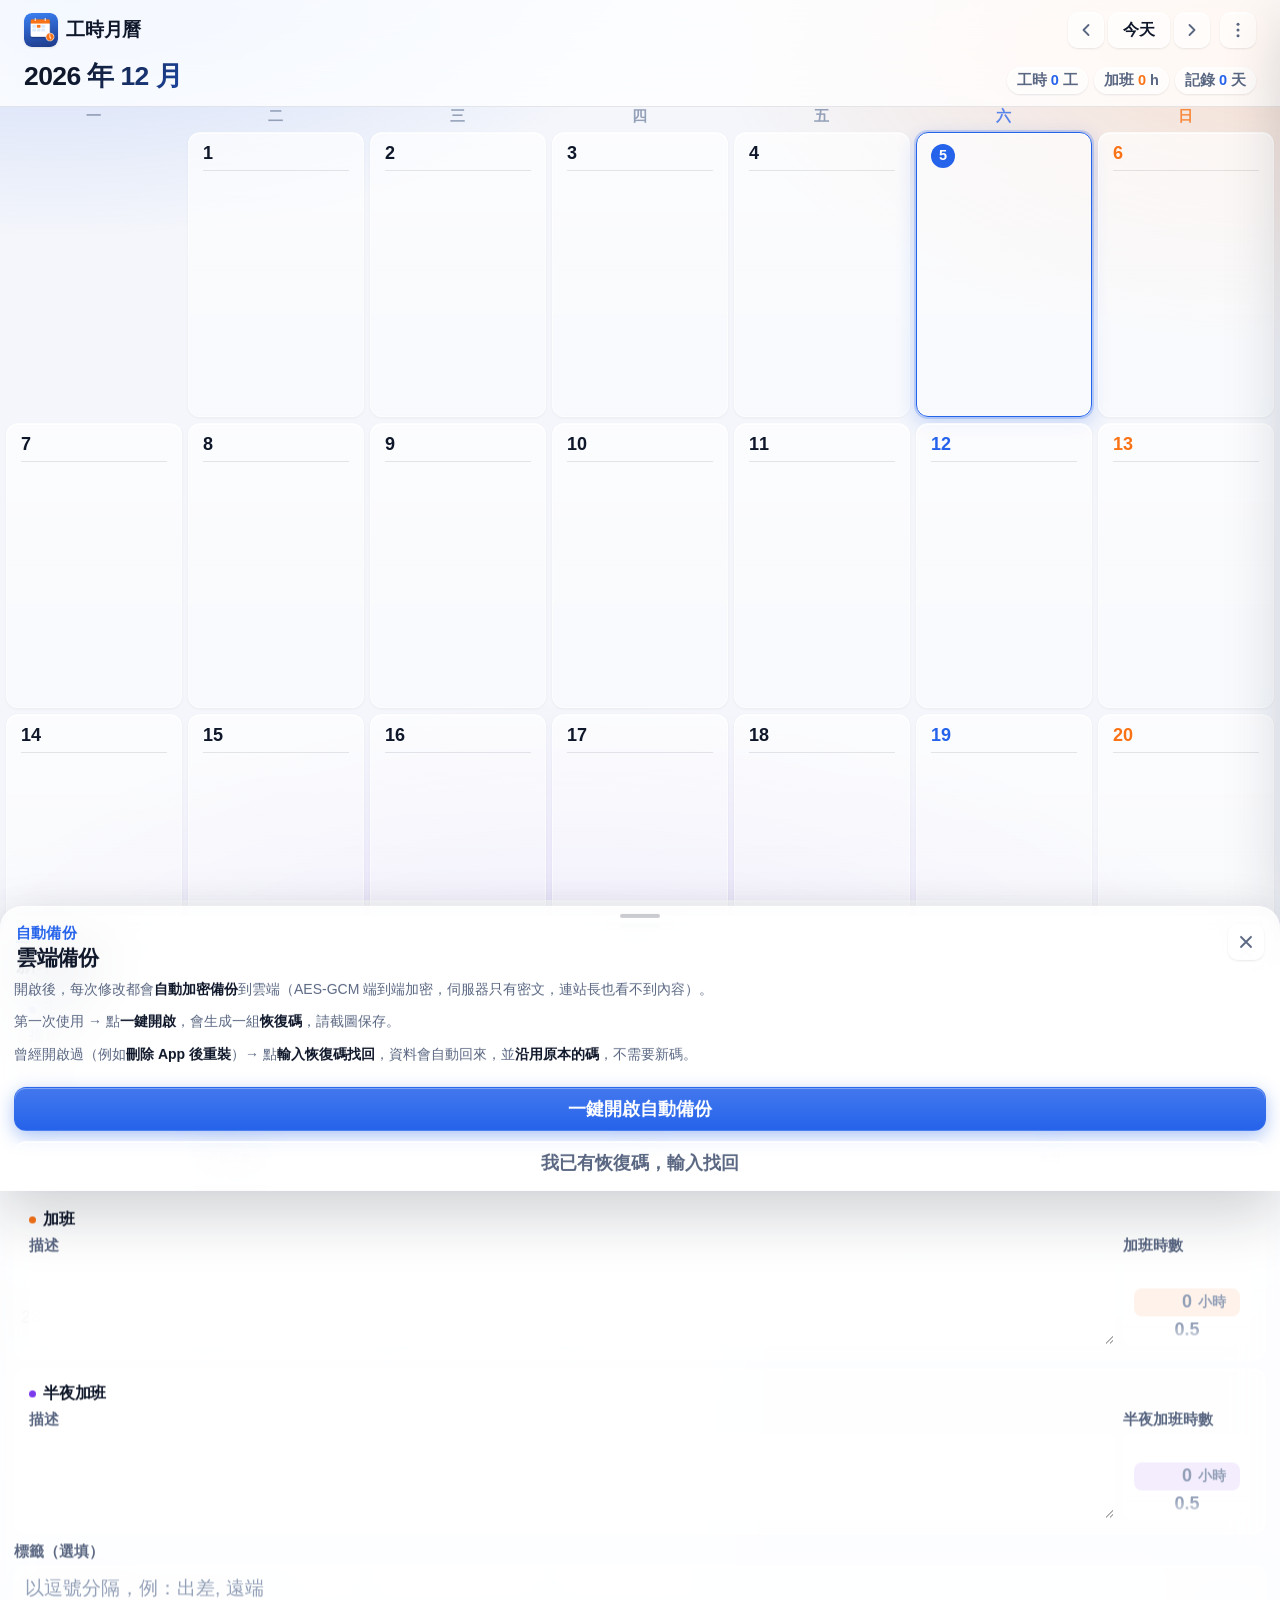
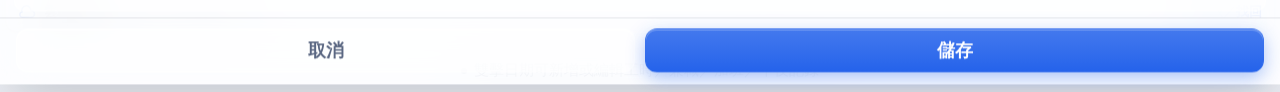
==== index.html @ a4a8b52a "chore: 更新 8 個檔案" ====
<!DOCTYPE html>
<html lang="zh-Hant">
<head>
<meta charset="UTF-8">
<meta name="viewport" content="width=device-width, initial-scale=1.0, viewport-fit=cover, maximum-scale=5.0">
<meta name="theme-color" content="#2563eb">
<meta name="description" content="工時月曆 — 快速記錄每日工時與加班，月曆一目了然">
<meta name="apple-mobile-web-app-capable" content="yes">
<meta name="apple-mobile-web-app-status-bar-style" content="default">
<meta name="apple-mobile-web-app-title" content="工時月曆">
<link rel="manifest" href="./manifest.webmanifest">
<link rel="apple-touch-icon" href="./icons/apple-touch-icon.png">
<link rel="icon" href="./icons/icon-192.png">
<title>工時月曆</title>
<script>
/* 主題預設置：樣式表套用前就依設定（theme: auto/light/dark）掛上 data-theme，
   深色系統下重新載入才不會先閃一幀淺色。之後由 app.js 接手管理。 */
(function () {
  try {
    var s = JSON.parse(localStorage.getItem('worktime-calendar:settings:v1') || '{}');
    var t = s.theme === 'light' || s.theme === 'dark' ? s.theme
      : (window.matchMedia && matchMedia('(prefers-color-scheme: dark)').matches ? 'dark' : 'light');
    document.documentElement.setAttribute('data-theme', t);
  } catch (e) {}
})();
</script>
<link rel="stylesheet" href="./styles.css">
</head>
<body>
<div id="app">
  <header class="topbar">
    <div class="topbar-inner">
      <div class="brand">
        <img class="brand-mark" src="./icons/icon-192.png" alt="" width="34" height="34" aria-hidden="true">
        <h1>工時月曆</h1>
      </div>

      <nav class="month-nav" aria-label="月份切換">
        <button id="prevMonth" class="nav-btn" type="button" aria-label="上一個月">
          <svg viewBox="0 0 24 24" width="20" height="20" fill="none" stroke="currentColor" stroke-width="2.2" stroke-linecap="round" stroke-linejoin="round"><path d="M15 18l-6-6 6-6"/></svg>
        </button>
        <button id="todayBtn" class="today-btn" type="button">今天</button>
        <button id="nextMonth" class="nav-btn" type="button" aria-label="下一個月">
          <svg viewBox="0 0 24 24" width="20" height="20" fill="none" stroke="currentColor" stroke-width="2.2" stroke-linecap="round" stroke-linejoin="round"><path d="M9 18l6-6-6-6"/></svg>
        </button>
      </nav>

      <button id="menuBtn" class="icon-btn" type="button" aria-label="更多操作" aria-expanded="false">
        <svg viewBox="0 0 24 24" width="20" height="20" fill="currentColor"><circle cx="12" cy="5" r="1.8"/><circle cx="12" cy="12" r="1.8"/><circle cx="12" cy="19" r="1.8"/></svg>
      </button>
    </div>

    <div class="month-title-row">
      <h2 id="monthTitle" class="month-title">—</h2>
      <div id="monthStats" class="month-stats"></div>
    </div>
  </header>

  <main class="calendar-wrap">
    <div class="weekday-row" id="weekdayRow"></div>
    <div id="calendarGrid" class="calendar-grid" role="grid" aria-label="月曆"></div>
    <!-- 收入總計：需在選單設定日薪與加班時薪後才顯示 -->
    <div id="incomeBar" class="income-bar" hidden></div>
    <!-- 雲端備份橫幅：未開啟時顯示，點擊彈出一鍵開啟面板 -->
    <button id="cfBanner" class="cf-banner" type="button" hidden>
      <span class="cf-banner-icon" aria-hidden="true">
        <svg viewBox="0 0 24 24" width="18" height="18" fill="none" stroke="currentColor" stroke-width="2" stroke-linecap="round" stroke-linejoin="round"><path d="M17.5 19a4.5 4.5 0 1 0-.42-8.98 6 6 0 1 0-11.58 1.98A3.5 3.5 0 0 0 6.5 19z"/></svg>
      </span>
      <span class="cf-banner-text"><b>雲端備份</b>　刪除 App 也不怕資料消失</span>
      <span class="cf-banner-go">開啟／找回</span>
    </button>
  </main>

  <footer class="hint-bar">
    <span class="hint-mark" aria-hidden="true"></span>
    <span id="hintText">雙擊日期可新增或編輯工時／兼職／加班／半夜記錄</span>
  </footer>
</div>

<!-- ============ 編輯面板 ============ -->
<div id="sheetBackdrop" class="sheet-backdrop" hidden></div>
<section id="sheet" class="sheet" role="dialog" aria-modal="true" aria-labelledby="sheetTitle" hidden>
  <div class="sheet-handle" aria-hidden="true"></div>

  <header class="sheet-head">
    <div>
      <p id="sheetDate" class="sheet-date">—</p>
      <p id="sheetHol" class="sheet-hol" hidden></p>
      <h3 id="sheetTitle" class="sheet-title">新增記錄</h3>
    </div>
    <button id="sheetClose" class="icon-btn" type="button" aria-label="關閉">
      <svg viewBox="0 0 24 24" width="20" height="20" fill="none" stroke="currentColor" stroke-width="2.2" stroke-linecap="round"><path d="M18 6L6 18M6 6l12 12"/></svg>
    </button>
  </header>

  <div class="sheet-body">
    <!-- 工時區塊 -->
    <section class="field-group">
      <h4 class="group-title"><span class="dot dot-work"></span>工時</h4>

      <div class="field">
        <label class="field-label" for="workDesc">描述</label>
        <textarea id="workDesc" rows="1"></textarea>
        <div class="desc-suggest" id="suggestWork" hidden><!-- 最近描述建議由 JS 產生 --></div>
      </div>

      <div class="field">
        <span class="field-label" id="workUnitsLabel">工數</span>
        <div class="unit-picker unit-picker-3" id="workUnitPicker" role="radiogroup" aria-labelledby="workUnitsLabel">
          <button type="button" class="unit-chip unit-chip-lg" data-value="0" role="radio" aria-checked="false">
            <span class="chip-main">兼職時數</span>
            <span class="chip-sub">不記工數</span>
          </button>
          <button type="button" class="unit-chip unit-chip-lg" data-value="0.5" role="radio" aria-checked="false">
            <span class="chip-main">0.5 工</span>
            <span class="chip-sub">半日</span>
          </button>
          <button type="button" class="unit-chip unit-chip-lg" data-value="1" role="radio" aria-checked="false">
            <span class="chip-main">1 工</span>
            <span class="chip-sub">全日</span>
          </button>
        </div>
      </div>
    </section>

    <!-- 兼職小時區塊（時薪制：小時 × 時薪）
         預設收起（hidden）：選「兼職時數」chip 才展開；選 0.5／1 工收起。
         編輯已有兼職記錄時由 openSheet 自動展開（openSheet 會覆寫 hidden）。
         橫向長條卡片：左側說明、右側時數滾輪（無描述欄）。 -->
    <section class="field-group fg-row" id="partGroup" hidden>
      <h4 class="group-title"><span class="dot dot-part"></span>兼職小時</h4>
      <div class="fg-cols">
        <div class="field fg-note">
          <!-- 與加班滾輪同一套：上下滑動、0–24、每次 0.5；隱藏 input 為資料來源 -->
          <p class="field-help">上下滑動選擇・按時薪計</p>
        </div>
        <div class="field field-hours">
          <span class="field-label" id="partHoursLabel">兼職時數</span>
          <div class="wheel-picker wheel-part" id="partHoursWheel" data-input="partHours" role="spinbutton"
               tabindex="0" aria-label="兼職時數" aria-valuemin="0" aria-valuemax="24" aria-valuenow="0">
            <div class="wheel-scroll"><!-- 選項由 JS 產生（0–24，每次 0.5）--></div>
            <div class="wheel-band" aria-hidden="true"><span class="wheel-unit">小時</span></div>
          </div>
          <input id="partHours" type="number" inputmode="decimal" step="0.5" min="0" max="24" value="0" hidden>
        </div>
      </div>
    </section>

    <!-- 加班區塊（橫向長條卡片：描述在左、時數滾輪在右） -->
    <section class="field-group fg-row">
      <h4 class="group-title"><span class="dot dot-ot"></span>加班</h4>
      <div class="fg-cols">
        <div class="field">
          <label class="field-label" for="otDesc">描述</label>
          <textarea id="otDesc" rows="1"></textarea>
          <div class="desc-suggest" id="suggestOt" hidden><!-- 最近描述建議由 JS 產生 --></div>
        </div>
        <div class="field field-hours">
          <span class="field-label" id="otUnitsLabel">加班時數</span>
          <!-- iOS 風格滾輪：上下滑動、吸附置中即為選中值。
               隱藏的 number input 仍是資料來源（開面板寫值、儲存讀值）。 -->
          <div class="wheel-picker wheel-ot" id="otHoursWheel" data-input="otHours" role="spinbutton"
               tabindex="0" aria-label="加班時數" aria-valuemin="0" aria-valuemax="24" aria-valuenow="0">
            <div class="wheel-scroll"><!-- 選項由 JS 產生（0–24，每次 0.5）--></div>
            <div class="wheel-band" aria-hidden="true"><span class="wheel-unit">小時</span></div>
          </div>
          <input id="otHours" type="number" inputmode="decimal" step="0.5" min="0" max="24" value="0" hidden>
        </div>
      </div>
    </section>

    <!-- 半夜加班區塊（橫向長條卡片：描述在左、時數滾輪在右） -->
    <section class="field-group fg-row">
      <h4 class="group-title"><span class="dot dot-night"></span>半夜加班</h4>
      <div class="fg-cols">
        <div class="field">
          <label class="field-label" for="nightDesc">描述</label>
          <textarea id="nightDesc" rows="1"></textarea>
          <div class="desc-suggest" id="suggestNight" hidden><!-- 最近描述建議由 JS 產生 --></div>
        </div>
        <div class="field field-hours">
          <span class="field-label" id="nightUnitsLabel">半夜加班時數</span>
          <div class="wheel-picker wheel-night" id="nightHoursWheel" data-input="nightHours" role="spinbutton"
               tabindex="0" aria-label="半夜加班時數" aria-valuemin="0" aria-valuemax="24" aria-valuenow="0">
            <div class="wheel-scroll"><!-- 選項由 JS 產生（0–24，每次 0.5）--></div>
            <div class="wheel-band" aria-hidden="true"><span class="wheel-unit">小時</span></div>
          </div>
          <input id="nightHours" type="number" inputmode="decimal" step="0.5" min="0" max="24" value="0" hidden>
        </div>
      </div>
    </section>

    <div class="field">
      <label class="field-label" for="tagsInput">標籤（選填）</label>
      <input id="tagsInput" type="text" placeholder="以逗號分隔，例：出差, 遠端">
    </div>
  </div>

  <footer class="sheet-foot">
    <button id="deleteBtn" class="btn btn-danger" type="button" hidden>刪除</button>
    <button id="cancelBtn" class="btn btn-ghost" type="button">取消</button>
    <button id="saveBtn" class="btn btn-primary" type="button">儲存</button>
  </footer>
</section>

<!-- ============ 側邊選單 ============ -->
<div id="drawerBackdrop" class="sheet-backdrop" hidden></div>
<aside id="drawer" class="drawer" hidden aria-label="選單">
  <header class="drawer-head">
    <h3>工時月曆</h3>
    <button id="drawerClose" class="icon-btn" type="button" aria-label="關閉">
      <svg viewBox="0 0 24 24" width="20" height="20" fill="none" stroke="currentColor" stroke-width="2.2" stroke-linecap="round"><path d="M18 6L6 18M6 6l12 12"/></svg>
    </button>
  </header>

  <div class="drawer-section">
    <p class="drawer-label">外觀</p>
    <div id="themeSeg" class="seg-row" role="radiogroup" aria-label="主題模式">
      <button class="seg-btn" data-theme-opt="auto" type="button" role="radio">跟隨系統</button>
      <button class="seg-btn" data-theme-opt="light" type="button" role="radio">淺色</button>
      <button class="seg-btn" data-theme-opt="dark" type="button" role="radio">深色</button>
    </div>
    <p class="drawer-help">「跟隨系統」會自動配合手機的光暗模式設定；選淺色或深色則固定不變。</p>
  </div>

  <div class="drawer-section">
    <p class="drawer-label">薪資設定</p>
    <div class="pay-field">
      <label class="pay-label" for="dayPay">日薪（1 工）</label>
      <div class="pay-input-wrap">
        <span class="pay-prefix">$</span>
        <input id="dayPay" class="pay-input" type="number" inputmode="decimal"
               step="100" min="0" placeholder="0" value="">
      </div>
    </div>
    <div class="pay-field">
      <label class="pay-label" for="hourlyPay">時薪（兼職）</label>
      <div class="pay-input-wrap">
        <span class="pay-prefix">$</span>
        <input id="hourlyPay" class="pay-input" type="number" inputmode="decimal"
               step="10" min="0" placeholder="0" value="">
      </div>
    </div>
    <div class="pay-field">
      <label class="pay-label" for="otPay">加班時薪</label>
      <div class="pay-input-wrap">
        <span class="pay-prefix">$</span>
        <input id="otPay" class="pay-input" type="number" inputmode="decimal"
               step="10" min="0" placeholder="0" value="">
      </div>
    </div>
    <div class="pay-field">
      <label class="pay-label" for="nightPay">半夜加班時薪</label>
      <div class="pay-input-wrap">
        <span class="pay-prefix">$</span>
        <input id="nightPay" class="pay-input" type="number" inputmode="decimal"
               step="10" min="0" placeholder="0" value="">
      </div>
    </div>
    <p class="drawer-help">設定後，月曆下方會顯示本月收入總計（工數 × 日薪 ＋ 兼職時數 × 時薪 ＋ 加班時數 × 加班時薪 ＋ 半夜加班時數 × 半夜加班時薪）。留空或 0 則不顯示。</p>
  </div>

  <div class="drawer-section">
    <p class="drawer-label">顯示選項</p>
    <label class="switch-row">
      <span>顯示香港公眾假期</span>
      <input id="optHoliday" type="checkbox" checked>
    </label>
    <label class="switch-row">
      <span>顯示週末</span>
      <input id="optWeekend" type="checkbox" checked>
    </label>
    <label class="switch-row">
      <span>月曆上顯示工數</span>
      <input id="optShowHours" type="checkbox" checked>
    </label>
    <label class="switch-row">
      <span>週一為每週第一天</span>
      <input id="optMondayFirst" type="checkbox" checked>
    </label>
  </div>

  <div class="drawer-section">
    <p class="drawer-label">螢幕鎖定</p>
    <div class="lock-row">
      <span id="lockState" class="lock-state">未啟用</span>
      <button id="lockBtn" class="drawer-btn" type="button">設定密碼</button>
    </div>
    <p class="drawer-help">啟用後，每次開啟 App 或切回前台都需要輸入 4 位數字密碼。密碼以雜湊儲存，不會離開此裝置。</p>
  </div>

  <div class="drawer-section">
    <p class="drawer-label">資料</p>
    <button id="exportCsv" class="drawer-btn" type="button">匯出 CSV（本月）</button>
    <button id="exportJson" class="drawer-btn" type="button">匯出備份 JSON</button>
    <button id="importJson" class="drawer-btn" type="button">匯入備份 JSON</button>
    <input id="importFile" type="file" accept="application/json,.json" hidden>
    <button id="clearAll" class="drawer-btn drawer-btn-danger" type="button">清除全部資料</button>
  </div>

  <div class="drawer-section">
    <p class="drawer-label">雲端備份（Cloudflare）</p>
    <div id="cfSetup">
      <div class="pay-field">
        <span class="pay-label">Worker 網址（可留空）</span>
        <div class="pay-input-wrap">
          <input id="cfEndpoint" class="pay-input" type="url" autocomplete="off" spellcheck="false" placeholder="留空＝使用預設雲端">
        </div>
      </div>
      <div class="pay-field">
        <span class="pay-label">恢復碼（重裝找回資料用；留空＝自動生成）</span>
        <div class="pay-input-wrap">
          <input id="cfCodeInput" class="pay-input" type="text" autocomplete="off" spellcheck="false" placeholder="留空自動生成">
        </div>
      </div>
      <button id="cfConnect" class="drawer-btn" type="button">連接雲端備份</button>
    </div>
    <div id="cfConnected" hidden>
      <p class="cf-status" id="cfStatus"></p>
      <div class="lock-row">
        <button id="cfRestore" class="drawer-btn" type="button">從雲端還原</button>
        <button id="cfBackupNow" class="drawer-btn" type="button">立即備份</button>
      </div>
      <button id="cfShowCode" class="drawer-btn" type="button">查看恢復碼</button>
      <button id="cfDisconnect" class="drawer-btn drawer-btn-danger" type="button">斷開</button>
    </div>
    <div id="cfCodeShow" hidden>
      <p class="cf-code-hint">這組恢復碼是找回資料的唯一憑證，<b>請立即截圖保存</b>（傳給自己／存相簿）：</p>
      <p class="cf-code" id="cfCodeText"></p>
      <button id="cfCodeOk" class="drawer-btn" type="button">已保存好</button>
    </div>
    <p class="drawer-help">連接後，每次修改會自動加密備份（伺服器只有密文）。<b>刪除 App 重裝後</b>：填回同一個 Worker 網址＋恢復碼即可自動找回資料。恢復碼務必截圖保管。</p>
  </div>

  <div class="drawer-section drawer-about">
    <p id="installHint" class="drawer-help"></p>
    <p class="drawer-help">資料儲存在此裝置的瀏覽器中，離線可用。</p>
  </div>

  <div class="drawer-section">
    <p class="drawer-label">版本</p>
    <div class="version-row">
      <div>
        <p class="version-num" id="verCurrent">—</p>
        <p class="drawer-help" id="verBuild"></p>
      </div>
      <button id="checkUpdateBtn" class="drawer-btn version-check" type="button">檢查更新</button>
    </div>
    <p class="drawer-help" id="verStatus"></p>
  </div>
</aside>

<!-- ============ 更新提示橫幅 ============ -->
<div id="updateBar" class="update-bar" role="status" aria-live="polite" hidden>
  <div class="update-bar-inner">
    <span class="update-icon" aria-hidden="true">
      <svg viewBox="0 0 24 24" width="20" height="20" fill="none" stroke="currentColor" stroke-width="2.2" stroke-linecap="round" stroke-linejoin="round">
        <path d="M21 12a9 9 0 1 1-2.6-6.4"></path>
        <path d="M21 3v6h-6"></path>
      </svg>
    </span>
    <div class="update-text">
      <p class="update-title">有新版本可用</p>
      <p class="update-desc" id="updateDesc">更新後即可使用最新功能</p>
    </div>
    <button id="updateNowBtn" class="update-btn" type="button">立即更新</button>
    <button id="updateLaterBtn" class="update-close" type="button" aria-label="稍後再說">
      <svg viewBox="0 0 24 24" width="18" height="18" fill="none" stroke="currentColor" stroke-width="2.2" stroke-linecap="round"><path d="M18 6L6 18M6 6l12 12"/></svg>
    </button>
  </div>
</div>

<div id="toast" class="toast" role="status" aria-live="polite" hidden></div>

<!-- ============ 螢幕鎖定（最上層；啟用後每次開啟／回前台都要解鎖） ============ -->
<!-- ============ 雲端備份一鍵開啟 ============ -->
<div id="cfSheetBackdrop" class="sheet-backdrop" hidden></div>
<section id="cfSheet" class="sheet" role="dialog" aria-modal="true" aria-labelledby="cfSheetTitle" hidden>
  <div class="sheet-handle" aria-hidden="true"></div>
  <header class="sheet-head">
    <div>
      <p class="sheet-date">自動備份</p>
      <h3 id="cfSheetTitle" class="sheet-title">雲端備份</h3>
    </div>
    <button id="cfSheetClose" class="icon-btn" type="button" aria-label="關閉">
      <svg viewBox="0 0 24 24" width="20" height="20" fill="none" stroke="currentColor" stroke-width="2.2" stroke-linecap="round"><path d="M18 6L6 18M6 6l12 12"/></svg>
    </button>
  </header>
  <div class="sheet-body">
    <div id="cfSheetIntro">
      <p class="cf-sheet-line">開啟後，每次修改都會<b>自動加密備份</b>到雲端（AES-GCM 端到端加密，伺服器只有密文，連站長也看不到內容）。</p>
      <p class="cf-sheet-line">第一次使用 → 點<b>一鍵開啟</b>，會生成一組<b>恢復碼</b>，請截圖保存。</p>
      <p class="cf-sheet-line">曾經開啟過（例如<b>刪除 App 後重裝</b>）→ 點<b>輸入恢復碼找回</b>，資料會自動回來，並<b>沿用原本的碼</b>，不需要新碼。</p>
    </div>
    <button id="cfSheetOpen" class="btn btn-primary" type="button">一鍵開啟自動備份</button>
    <button id="cfSheetHaveToggle" class="btn btn-ghost" type="button">我已有恢復碼，輸入找回</button>
    <div id="cfSheetHave" hidden>
      <input id="cfSheetHaveInput" class="cf-have-input" type="text" inputmode="text"
             autocapitalize="characters" autocomplete="off" spellcheck="false"
             placeholder="XXXX-XXXX" maxlength="9" aria-label="恢復碼">
      <button id="cfSheetHaveGo" class="btn btn-primary" type="button">用此碼找回並沿用</button>
    </div>
    <div id="cfSheetCode" hidden>
      <p class="cf-code-hint">這組<b>恢復碼</b>是找回資料的唯一憑證，<b>請立即截圖保存</b>（傳給自己／存相簿）：</p>
      <p class="cf-code" id="cfSheetCodeText"></p>
      <button id="cfSheetDone" class="btn btn-primary" type="button">已截圖保存，完成</button>
    </div>
  </div>
</section>

<div id="lockScreen" class="lock-screen" hidden role="dialog" aria-modal="true" aria-label="螢幕鎖定">
  <div class="lock-card">
    <svg class="lock-icon" viewBox="0 0 24 24" width="34" height="34" fill="none" stroke="currentColor" stroke-width="1.8" stroke-linecap="round" stroke-linejoin="round" aria-hidden="true">
      <rect x="4.5" y="10.5" width="15" height="9.5" rx="2.5"/>
      <path d="M8 10.5V7a4 4 0 0 1 8 0v3.5"/>
      <circle cx="12" cy="15" r="1.4" fill="currentColor" stroke="none"/>
    </svg>
    <h2 id="lockTitle">輸入密碼</h2>
    <div class="lock-dots" id="lockDots" aria-hidden="true"><i></i><i></i><i></i><i></i></div>
    <p id="lockMsg" class="lock-msg" role="alert"></p>
    <div class="lock-pad" id="lockPad">
      <button class="lock-key" type="button" data-k="1">1</button>
      <button class="lock-key" type="button" data-k="2">2</button>
      <button class="lock-key" type="button" data-k="3">3</button>
      <button class="lock-key" type="button" data-k="4">4</button>
      <button class="lock-key" type="button" data-k="5">5</button>
      <button class="lock-key" type="button" data-k="6">6</button>
      <button class="lock-key" type="button" data-k="7">7</button>
      <button class="lock-key" type="button" data-k="8">8</button>
      <button class="lock-key" type="button" data-k="9">9</button>
      <button class="lock-key lock-key-fn" type="button" data-k="clear">清除</button>
      <button class="lock-key" type="button" data-k="0">0</button>
      <button class="lock-key lock-key-fn" type="button" data-k="back" aria-label="刪除最後一位">
        <svg viewBox="0 0 24 24" width="22" height="22" fill="none" stroke="currentColor" stroke-width="1.8" stroke-linecap="round" stroke-linejoin="round"><path d="M9 5h11a1 1 0 0 1 1 1v12a1 1 0 0 1-1 1H9l-6-7 6-7z"/><path d="M12 9.5l5 5M17 9.5l-5 5"/></svg>
      </button>
    </div>
  </div>
</div>

<script src="./app.js"></script>
</body>
</html>
---- styles.css ----
/* ===================== 設計變數 ===================== */
:root {
  --bg: #f4f6fb;
  --surface: #ffffff;
  --surface-2: #f8fafc;
  --border: #e4e8f0;
  --text: #0f172a;
  --text-2: #5a6782;
  --text-3: #93a0b8;

  --work: #2563eb;
  --work-soft: #e5efff;
  --part: #16a34a;
  --ot: #f97316;
  --ot-soft: #fff0e2;
  --holiday: #dc2626;  /* 香港公眾假期（紅日） */
  /* 半夜加班：用紫色與「加班」的橘色明確區隔。
     紫在日常語感裡偏「深夜 / 安靜」，且與藍（工時）、橘（加班）
     在色相環上距離夠遠，三者放在同一格也分得開。 */
  --night: #7c3aed;
  --night-soft: #f1eafe;
  --ok: #10b981;
  --danger: #e11d48;

  --radius: 16px;
  --radius-sm: 10px;
  --shadow-sm: 0 1px 2px rgba(15, 23, 42, .06), 0 1px 3px rgba(15, 23, 42, .04);
  --shadow-md: 0 8px 24px rgba(15, 23, 42, .10);
  --shadow-lg: 0 24px 60px rgba(15, 23, 42, .20);
  --safe-b: env(safe-area-inset-bottom, 0px);

  /* ---- iOS 液態玻璃 tokens ----
     分四層透明度：面板(sheet/drawer/topbar) > 格子(.day) > 輸入容器 > 淡出霧面。
     白描邊 + 內高光(inset 0 1px 0)是玻璃質感的兩大要素：
     描邊勾出「玻璃的厚度」，內高光模擬光線打在玻璃上緣的反光。
     格子刻意**不用 backdrop-filter**——42 格全部即時模糊在手機上會卡頓，
     半透明白疊在極光背景上已能呈現玻璃透色感。 */
  --glass-bg: rgba(255, 255, 255, .58);          /* 大面板玻璃 */
  --glass-bg-strong: rgba(255, 255, 255, .78);   /* 高不透明面板（可讀性優先處） */
  --glass-cell-hi: rgba(255, 255, 255, .68);     /* 格子漸層上緣（受光面） */
  --glass-cell-lo: rgba(255, 255, 255, .40);     /* 格子漸層下緣（透光面） */
  --glass-cell: rgba(255, 255, 255, .55);        /* 月曆格子／卡片（純色場景） */
  --glass-input: rgba(255, 255, 255, .55);       /* 輸入框、滾輪、chips */
  --glass-border: rgba(255, 255, 255, .80);      /* 玻璃外描邊（亮） */
  --glass-border-soft: rgba(255, 255, 255, .55); /* 玻璃描邊（柔和） */
  --glass-highlight: rgba(255, 255, 255, .85);   /* 上緣內高光 */
  --glass-fade: rgba(255, 255, 255, .85);        /* 滾輪上下淡出霧 */
  --glass-shadow: 0 8px 32px rgba(31, 41, 55, .10), inset 0 1px 0 rgba(255, 255, 255, .75);
  --hairline: color-mix(in srgb, var(--text) 10%, transparent); /* 玻璃上的分隔細線 */

  color-scheme: light;
}

/* ===================== 深色主題 =====================
   由 JS 控管：app.js 依 settings.theme（auto/light/dark）計算實際主題，
   寫在 <html data-theme="dark"> 上。head 內的 inline script 會在樣式表
   套用前就設好屬性，深色系統下重新載入不會閃白。
   auto 模式的「跟隨系統」由 app.js 監聽 matchMedia change 即時切換。 */
:root[data-theme="dark"] {
  color-scheme: dark;

  --bg: #0d1117;
  --surface: #161b25;
  --surface-2: #1c2230;
  --border: #2a3345;
  --text: #e8edf7;
  --text-2: #a3b0c7;
  --text-3: #6b7a94;

  --work: #5b9bff;
  --work-soft: #17253d;
  --part: #4ade80;
  --ot: #fb923c;
  --ot-soft: #3a2415;
  --holiday: #f87171;
  --night: #a78bfa;
  --night-soft: #2b2145;
  --shadow-sm: 0 1px 2px rgba(0, 0, 0, .4);
  --shadow-md: 0 8px 24px rgba(0, 0, 0, .45);
  --shadow-lg: 0 24px 60px rgba(0, 0, 0, .6);

  /* 暗色玻璃：深色半透明＋低亮度白描邊（描邊太亮會變成霓虹感） */
  --glass-bg: rgba(24, 31, 46, .58);
  --glass-bg-strong: rgba(20, 26, 40, .80);
  --glass-cell-hi: rgba(34, 43, 63, .62);
  --glass-cell-lo: rgba(24, 31, 47, .44);
  --glass-cell: rgba(30, 38, 56, .55);
  --glass-input: rgba(26, 33, 50, .55);
  --glass-border: rgba(255, 255, 255, .16);
  --glass-border-soft: rgba(255, 255, 255, .10);
  --glass-highlight: rgba(255, 255, 255, .10);
  --glass-fade: rgba(24, 31, 46, .88);
  --glass-shadow: 0 8px 32px rgba(0, 0, 0, .38), inset 0 1px 0 rgba(255, 255, 255, .08);
  --hairline: rgba(255, 255, 255, .10);
}

/* ===================== 基礎 ===================== */
* { box-sizing: border-box; -webkit-tap-highlight-color: transparent; }

html, body {
  margin: 0;
  padding: 0;
  height: 100%;
  color: var(--text);
  font-family: -apple-system, BlinkMacSystemFont, "Segoe UI", "PingFang TC",
    "Hiragino Sans TC", "Microsoft JhengHei", "Noto Sans TC", Roboto, sans-serif;
  -webkit-font-smoothing: antialiased;
  overscroll-behavior-y: none;
}

/* 底色只畫在 html（canvas 層）。**不能**留在 body——body 的不透明背景
   會蓋住 z-index:-1 的極光偽元素（負 z-index 畫在 body 背景之下、
   canvas 之上），極光就永遠看不見了。body 本身保持透明。 */
html { background: var(--bg); }

body { display: flex; flex-direction: column; }

/* ---- 極光背景（iOS 液態玻璃的底光）----
 * 必須用 position: fixed 的偽元素，**不能**用 background-attachment: fixed——
 * iOS Safari 不支援 attachment: fixed（會整張貼圖跟著滾動、出現明顯破綻）。
 * z-index: -1 讓光暈落在 body 背景之上、所有內容之下；
 * 色彩直接引用語意色（--work 藍 / --ot 橘 / --night 紫），暗色模式自動跟隨。
 * 極光是格子「玻璃感」的光源：半透明格子疊在光暈上才會透出顏色。 */
body::before {
  content: '';
  position: fixed;
  inset: 0;
  z-index: -1;
  pointer-events: none;
  /* 光暈尺寸用百分比（非 rem）：視窗越大光暈越大，
     任何裝置上角落都有等比的光色（rem 會讓大螢幕的光暈顯得過小） */
  background:
    radial-gradient(75% 55% at 4% -12%, color-mix(in srgb, var(--work) 24%, transparent), transparent 70%),
    radial-gradient(65% 50% at 100% 4%, color-mix(in srgb, var(--ot) 18%, transparent), transparent 68%),
    radial-gradient(80% 60% at 45% 120%, color-mix(in srgb, var(--night) 16%, transparent), transparent 70%);
}

button { font-family: inherit; cursor: pointer; }
input, textarea { font-family: inherit; }

#app {
  display: flex;
  flex-direction: column;
  min-height: 100dvh;
  width: 100%;
  max-width: 100%;
  margin: 0;
}

/* ===================== 頂部 ===================== */
.topbar {
  position: sticky;
  top: 0;
  z-index: 30;
  /* 玻璃面板：半透明白＋即時模糊＋飽和度增益。
     捲動時月曆從底下穿過，透出模糊後的色塊——iOS 導覽列的標準做法。 */
  background: var(--glass-bg-strong);
  backdrop-filter: saturate(180%) blur(22px);
  -webkit-backdrop-filter: saturate(180%) blur(22px);
  border-bottom: 1px solid var(--hairline);
  padding-top: env(safe-area-inset-top, 0px);
}

.topbar-inner {
  display: flex;
  align-items: center;
  gap: 10px;
  padding: 12px 14px 8px;
}

.brand { display: flex; align-items: center; gap: 8px; min-width: 0; flex: 1; }
/* 左上角品牌標記＝App icon 本尊（icons/icon-192.png，與桌面圖示完全一致）。
   icon 本身已內建圓角與漸層底，這裡只負責尺寸與陰影。 */
.brand-mark {
  display: block;
  width: 34px; height: 34px;
  flex: 0 0 34px;
  border-radius: 8px;
  box-shadow: var(--shadow-sm);
  user-select: none;
  -webkit-user-select: none;
  pointer-events: none;
}
.brand h1 {
  font-size: 19px;
  font-weight: 700;
  margin: 0;
  letter-spacing: -.2px;
  white-space: nowrap;
}

.month-nav { display: flex; align-items: center; gap: 4px; }

.nav-btn, .icon-btn {
  display: grid;
  place-items: center;
  width: 36px; height: 36px;
  border: 1px solid var(--glass-border-soft);
  border-radius: 10px;
  background: var(--glass-cell);
  color: var(--text-2);
  box-shadow: inset 0 1px 0 var(--glass-highlight), var(--shadow-sm);
  transition: transform .12s ease, background .15s ease, color .15s ease, box-shadow .15s ease;
}
.nav-btn:active, .icon-btn:active { transform: scale(.93); }
.nav-btn:hover, .icon-btn:hover {
  color: var(--text);
  background: var(--glass-bg-strong);
  box-shadow: inset 0 1px 0 var(--glass-highlight), var(--shadow-md);
}

.today-btn {
  height: 36px;
  padding: 0 14px;
  border-radius: 10px;
  border: 1px solid var(--glass-border-soft);
  background: var(--glass-cell);
  color: var(--text);
  font-size: 15.5px;
  font-weight: 600;
  box-shadow: inset 0 1px 0 var(--glass-highlight), var(--shadow-sm);
  transition: transform .12s ease;
}
.today-btn:active { transform: scale(.95); }

.month-title-row {
  display: flex;
  align-items: baseline;
  justify-content: space-between;
  gap: 12px;
  padding: 2px 16px 12px;
  flex-wrap: wrap;
}
.month-title {
  margin: 0;
  font-size: 26.5px;
  font-weight: 800;
  letter-spacing: -.6px;
  /* 漸層文字：文字本體往主色輕微過渡，大廠產品標題的常見細節。
     background-clip: text 兩套前綴都要寫（Safari 舊版只認 -webkit-）。 */
  background: linear-gradient(120deg, var(--text) 30%, color-mix(in srgb, var(--work) 62%, var(--text)));
  -webkit-background-clip: text;
  background-clip: text;
  -webkit-text-fill-color: transparent;
  color: var(--text); /* text-fill-color 不生效時的 fallback */
}
.month-stats {
  display: flex;
  gap: 6px;
  font-size: 14.5px;
  color: var(--text-2);
  /* 膠囊自身不再折行：寬度不足由 fitStatsRow 以「縮字 → 精簡標籤」換取
     與月標題同行（見 app.js），整行高度讓給月曆格子。 */
  flex-wrap: nowrap;
  white-space: nowrap;
  min-width: 0;
}
/* 精簡模式（fitStatsRow 二級）：極窄寬度下隱藏「工時/加班/記錄」標籤詞，
   只留「數字＋單位」，語意靠膠囊色塊與數字顏色區分。 */
.month-stats.stats-compact .pill-label { display: none; }
.stat-pill {
  padding: 3px 9px;
  border-radius: 999px;
  background: var(--glass-cell);
  border: 1px solid var(--glass-border-soft);
  box-shadow: inset 0 1px 0 var(--glass-highlight), var(--shadow-sm);
  font-weight: 600;
  white-space: nowrap;
}
.stat-pill b { color: var(--work); font-weight: 800; }
.stat-pill.ot b { color: var(--ot); }
.stat-pill.part b { color: var(--part); }
.stat-pill.night b { color: var(--night); }

/* ===================== 月曆 ===================== */
.calendar-wrap {
  /* 左右只留 2px：月曆方格要「用盡螢幕寬度」。
     不再另外預留安全區邊距——貼邊的價值大於呼吸感，
     且 2px 已足以避免圓角裁切與邊框被切掉的問題。 */
  padding: 0 2px 10px;
  /* 切月動畫的 clone 舊格層以 absolute 疊在 grid 原位 */
  position: relative;
  /* flex: 1 1 auto 讓月曆撐滿剩餘高度；但**不設 min-height: 0**，
     否則當視窗高度不足時，這個 flex 子項會被壓到比內容小，
     導致格子溢出覆蓋收入列。改為由內容決定下限，空間不足時
     頁面自然可垂直滾動（見檔案末尾「高度不足時的降級策略」）。 */
  flex: 1 0 auto;
  display: flex;
  flex-direction: column;
}

.weekday-row {
  display: grid;
  /* minmax(0, 1fr) 而非 1fr：1fr 等價於 minmax(auto, 1fr)，
     理論上某欄若有不可斷行的超寬內容，會把該欄撐得比其它欄寬。
     minmax(0, 1fr) 把下限鎖死為 0，七欄「數學上保證」永遠等寬。 */
  grid-template-columns: repeat(7, minmax(0, 1fr));
  gap: 4px;
  padding: 0 0 6px;
  text-align: center;
  font-size: 13px;
  font-weight: 700;
  color: var(--text-3);
  letter-spacing: .4px;
  flex: 0 0 auto;
}
.weekday-row span.wk-sat { color: var(--work); opacity: .75; }
.weekday-row span.wk-sun { color: var(--ot); opacity: .8; }

/* ===================== 切月滑動過渡 =====================
   changeMonth() 觸發：舊格 clone 成 .calendar-clone 絕對定位層壓在原位，
   新格（本體）從滑動方向滑入淡入，舊層向反方向滑出淡出，260ms 後清場。 */
.calendar-grid.sliding {
  transition: transform .26s ease-out, opacity .26s ease-out;
}
.calendar-clone {
  position: absolute;
  margin: 0;
  pointer-events: none;   /* 純視覺層：不攔截點擊／觸控 */
  z-index: 2;
  transition: transform .26s ease-out, opacity .26s ease-out;
  will-change: transform, opacity;
}

/* ---- 月份標題切月動畫 ----
   與格子滑動同方向：下個月從右滑入、上個月從左滑入，
   讓左上角「YYYY 年 M 月」的替換也有方向感，明確提示已切換月份。 */
.month-title.slide-next { animation: titleInNext .26s ease-out both; }
.month-title.slide-prev { animation: titleInPrev .26s ease-out both; }
@keyframes titleInNext {
  from { opacity: 0; transform: translateX(16px); }
  to   { opacity: 1; transform: translateX(0); }
}
@keyframes titleInPrev {
  from { opacity: 0; transform: translateX(-16px); }
  to   { opacity: 1; transform: translateX(0); }
}

.calendar-grid {
  display: grid;
  /* 同 .weekday-row：minmax(0, 1fr) 保證七欄絕對等寬，
     不受任何格子內容的 min-content 寬度影響。 */
  grid-template-columns: repeat(7, minmax(0, 1fr));
  grid-auto-rows: minmax(78px, 1fr);
  gap: 4px;
  padding-bottom: 8px;
  /* flex-shrink 必須 > 0：收入列出現時，網格要讓出高度，
     否則 grid 會撐滿容器、把收入列擠到畫面外或與最後一列重疊。
     min-height: 0 是 flex 子項可被壓縮的必要條件。 */
  flex: 1 1 auto;
  min-height: 0;
  align-content: stretch;
}

/* ===================== 收入總計 ===================== */
/*
 * 位置：月曆網格下方、月曆容器（.calendar-wrap）之內。
 * 因為 .calendar-grid 是 flex: 1 1 auto，會把容器剩餘高度全部吃掉；
 * 收入列必須是 flex: 0 0 auto 才不會被壓扁，並搭配 grid 的 min-height: 0
 * 讓網格「讓位」給收入列，而不是把收入列推出畫面。
 * hidden 屬性在 flex 容器下仍會被 display: flex 覆蓋，故需明確寫 [hidden]。
 */
.income-bar {
  display: flex;
  align-items: center;
  justify-content: space-between;
  gap: 12px;
  flex-wrap: wrap;
  flex: 0 0 auto;
  margin-top: 4px;
  padding: 11px 14px;
  border-radius: var(--radius-sm);
  /* 與月曆格同一種玻璃：上亮下透漸層＋內高光＋極輕投影（材料一致），
     收入列成為月曆格子的自然延伸，不再是一張「更亮、帶品牌色」的卡片；
     dark 模式吃同一組 --glass-cell-* token，自動跟隨。 */
  border: 1px solid var(--glass-border-soft);
  background: linear-gradient(180deg, var(--glass-cell-hi), var(--glass-cell-lo));
  box-shadow: inset 0 1px 0 var(--glass-highlight), 0 1px 3px rgba(31, 41, 55, .05);
}
.income-bar[hidden] { display: none; }

.income-label {
  display: flex;
  flex-direction: column;
  gap: 3px;
  min-width: 0;
}
.income-label > span:first-child {
  font-size: 15px;
  font-weight: 800;
  color: var(--text-2);
  letter-spacing: .3px;
}

/* 計算式提示：工數 × 日薪 ＋ 時數 × 加班時薪 */
.income-formula {
  display: flex;
  align-items: center;
  flex-wrap: wrap;
  gap: 4px;
  font-size: 14px;
  font-weight: 600;
  color: var(--text-3);
}
.income-formula i {
  font-style: normal;
  opacity: .65;
}
.income-part.part { color: color-mix(in srgb, var(--part) 80%, var(--text-2)); }
.income-part.ot { color: color-mix(in srgb, var(--ot) 80%, var(--text-2)); }
.income-part.night { color: color-mix(in srgb, var(--night) 80%, var(--text-2)); }

/* 金額按鈕：預設遮蔽，點一下才顯示 */
.income-total {
  margin: 0;
  padding: 0;
  border: 0;
  background: none;
  font: inherit;
  color: inherit;
  cursor: pointer;
  display: flex;
  align-items: baseline;
  gap: 6px;
  font-size: 29px;
  font-weight: 800;
  letter-spacing: -.8px;
  color: var(--work);
  white-space: nowrap;
  border-radius: 6px;
  transition: opacity .15s;
}
.income-total:hover { opacity: .78; }
.income-total:focus-visible {
  outline: 2px solid var(--work);
  outline-offset: 3px;
}
.income-cur { font-size: 18px; font-weight: 700; opacity: .8; }

/* 遮蔽態：改用較輕的字重與字距，並降低對比，明顯區別於真數字 */
.income-mask {
  font-size: 25px;
  font-weight: 700;
  letter-spacing: 2px;
  color: color-mix(in srgb, var(--work) 55%, var(--text-3));
}
/* 算式內的單價遮蔽點（字級跟隨算式，不放大） */
.income-mask.sm {
  font-size: inherit;
  letter-spacing: 1px;
}

/* 「顯示／隱藏」小標籤 */
.income-eye {
  font-size: 12.5px;
  font-weight: 700;
  letter-spacing: .3px;
  color: var(--text-3);
  border: 1px solid color-mix(in srgb, var(--text-3) 40%, transparent);
  border-radius: 999px;
  padding: 1px 7px;
  line-height: 1.5;
  align-self: center;
}

.day {
  position: relative;
  min-height: 78px;
  border-radius: var(--radius-sm);
  /* 玻璃格子：上亮下透的漸層（不 blur——42 格即時模糊是行動裝置的性能殺手），
     疊在極光背景上自然透出藍橘光色；內高光做出玻璃上緣反光。 */
  background: linear-gradient(180deg, var(--glass-cell-hi), var(--glass-cell-lo));
  border: 1px solid var(--glass-border-soft);
  box-shadow: inset 0 1px 0 var(--glass-highlight), 0 1px 3px rgba(31, 41, 55, .05);
  padding: 5px 6px 6px;
  display: flex;
  flex-direction: column;
  gap: 3px;
  transition: transform .15s ease, box-shadow .18s ease, border-color .18s ease, background .18s ease;
  overflow: hidden;
  user-select: none;
  -webkit-user-select: none;
}
.day:active { transform: scale(.97); }

/* 桌機 hover：格子輕輕浮起＋邊框亮起＋投影加深——「有生命」的玻璃 */
@media (hover: hover) {
  .day:hover {
    transform: translateY(-2px);
    border-color: color-mix(in srgb, var(--work) 32%, var(--glass-border));
    background: var(--glass-bg-strong);
    box-shadow:
      inset 0 1px 0 var(--glass-highlight),
      0 10px 26px color-mix(in srgb, var(--work) 16%, rgba(31, 41, 55, .12));
  }
}

.day.is-blank {
  background: transparent;
  border-color: transparent;
  box-shadow: none;
  pointer-events: none;
}

/* 桌機版（卡片風格）：週末沿用淡底，但「六」與「日」用不同色的日期數字，
   讓相鄰兩欄不會因為同底色而看起來黏成一塊比其它欄更寬的區域。 */
/* 週末標示：只用日期數字變色（六＝藍、日＝橘），與表頭一致。
   **所有斷點都不用底色**——淡灰底曾讓相鄰的六、日兩欄在視覺上
   黏成一塊「看起來比其它欄寬」的區域（幾何寬度其實相同）。
   手機網格風格與桌機卡片風格一律適用此規則。 */
.day.is-weekend .day-num { color: var(--work); }
.day.is-weekend[data-dow="0"] .day-num { color: var(--ot); }

/* 今天：藍描邊＋外圈光暈＋主色柔光投影，一眼鎖定 */
.day.is-today {
  border-color: var(--work);
  box-shadow:
    inset 0 1px 0 var(--glass-highlight),
    0 0 0 2px color-mix(in srgb, var(--work) 22%, transparent),
    0 6px 20px color-mix(in srgb, var(--work) 24%, transparent);
}

.day.has-entry { border-color: color-mix(in srgb, var(--work) 38%, var(--glass-border-soft)); }

/* ---- 香港公眾假期（紅日）----
   日期數字轉紅（壓過週末的六藍／日橘），格子內日期下方顯示假期名。
   特異性與 .is-weekend 同級但寫在其後，所以同為週末的紅日以假期紅為準；
   今天(is-today)的藍底白字圓標在更後面定義，今天恰逢假期時圓標保持原樣。 */
.day.is-holiday .day-num { color: var(--holiday); }
.day-hol {
  font-size: 10px;
  line-height: 1.25;
  color: var(--holiday);
  opacity: .9;
  display: -webkit-box;
  -webkit-box-orient: vertical;
  -webkit-line-clamp: 2;
  overflow: hidden;
  overflow-wrap: anywhere;
}

.day-num {
  font-size: 15.5px;
  font-weight: 700;
  color: var(--text);
  line-height: 1.1;
  display: flex;
  align-items: center;
  gap: 4px;
}
.day.is-today .day-num {
  color: #fff;
  background: var(--work);
  width: 25px; height: 25px;
  border-radius: 50%;
  justify-content: center;
  font-size: 14.5px;
}

/* 面板區塊：工時 / 加班 */
.field-group {
  display: flex;
  flex-direction: column;
  gap: 6px;
  padding: 9px;
  border-radius: 13px;
  background: var(--glass-cell);
  border: 1px solid var(--glass-border-soft);
  box-shadow: inset 0 1px 0 var(--glass-highlight);
}
/* hidden 屬性會被上面的 display:flex 蓋掉——兼職卡片按需顯示靠它，必須補回 */
.field-group[hidden] { display: none; }
.group-title {
  display: flex;
  align-items: center;
  gap: 7px;
  margin: 0;
  font-size: 15.5px;
  font-weight: 800;
  color: var(--text);
  letter-spacing: -.2px;
}

/* 工數選項 chips */
.unit-picker {
  display: flex;
  gap: 8px;
  flex-wrap: wrap;
}
.unit-picker-2 .unit-chip-lg,
.unit-picker-3 .unit-chip-lg {
  flex: 1 1 0;
  min-width: 0;
}
/* 三選一（不記／半日／全日）時字級略收，避免「不記・純兼職」換行 */
.unit-picker-3 .unit-chip-lg .chip-main { font-size: 16px; }
.unit-picker-3 .unit-chip-lg .chip-sub { font-size: 10.5px; }

.unit-chip {
  flex: 1 1 auto;
  min-width: 60px;
  height: 40px;
  padding: 0 8px;
  border-radius: 10px;
  border: 1.5px solid var(--glass-border-soft);
  background: var(--glass-input);
  color: var(--text-2);
  font-size: 15.5px;
  font-weight: 700;
  box-shadow: inset 0 1px 0 var(--glass-highlight);
  transition: transform .12s ease, background .15s ease, color .15s ease, border-color .15s ease, box-shadow .15s ease;
}
.unit-chip:active { transform: scale(.95); }
.unit-chip:hover { border-color: color-mix(in srgb, var(--work) 45%, var(--glass-border-soft)); color: var(--text); }
.unit-chip.is-active {
  background: var(--work);
  border-color: var(--work);
  color: #fff;
  box-shadow:
    inset 0 1px 0 rgba(255, 255, 255, .35),
    0 2px 10px color-mix(in srgb, var(--work) 35%, transparent),
    0 0 0 3px color-mix(in srgb, var(--work) 14%, transparent);
}

/* 兩個大選項（0.5 工 / 1 工） */
.unit-chip-lg {
  height: 46px;
  display: flex;
  flex-direction: column;
  align-items: center;
  justify-content: center;
  gap: 1px;
  border-radius: 11px;
}
.unit-chip-lg .chip-main { font-size: 17.5px; font-weight: 800; letter-spacing: -.2px; line-height: 1.15; }
.unit-chip-lg .chip-sub {
  font-size: 11.5px;
  font-weight: 600;
  opacity: .7;
  letter-spacing: .3px;
  line-height: 1.15;
}
.unit-chip-lg.is-active .chip-sub { opacity: .9; }

/* ---- 加班／半夜時數滾輪（iOS 風格，上下滑動選擇）----
   結構：.wheel-picker（外框，relative）
        ├─ .wheel-scroll（可捲動選項列，scroll-snap 吸附置中）
        ├─ .wheel-item × 49（0–24，每次 0.5，置中即選中）
        └─ .wheel-band（中央選中帶＋右側「小時」單位，pointer-events:none）
   選項高度以 --wheel-item-h 統一，JS 依 scrollTop / 項目高 換算索引；
   上下 padding = (列數-1)/2 × 項目高，讓第一格與最後一格也能置中。 */
.wheel-picker {
  /* 3 行 × 34px＝102px：面板濃縮後改 3 行（原 5 行 180px），
     上下各一行相鄰選項＋中央選中，仍保留「滾動選擇」的操作感。
     JS 的 wheelItemH() 讀 --wheel-item-h 換算索引，改這裡即可全站生效。 */
  --wheel-item-h: 30px;
  --wheel-rows: 3;
  position: relative;
  border: 1px solid var(--glass-border-soft);
  border-radius: var(--radius-sm);
  background: var(--glass-input);
  box-shadow: inset 0 1px 0 var(--glass-highlight);
  overflow: hidden;
  touch-action: pan-y;
}
.wheel-scroll {
  position: relative;
  z-index: 2;
  height: calc(var(--wheel-item-h) * var(--wheel-rows));
  overflow-y: auto;
  scroll-snap-type: y mandatory;
  overscroll-behavior: contain; /* 滾到盡頭不帶動面板滾動 */
  scrollbar-width: none;        /* 隱藏捲軸：滾輪本身即軌道 */
  padding: calc(var(--wheel-item-h) * (var(--wheel-rows) - 1) / 2) 0;
}
.wheel-scroll::-webkit-scrollbar { display: none; }
.wheel-item {
  height: var(--wheel-item-h);
  display: flex;
  align-items: center;
  justify-content: center;
  font-size: 18px;
  font-weight: 600;
  color: var(--text-3);
  font-variant-numeric: tabular-nums;
  scroll-snap-align: center;
  cursor: pointer;
  user-select: none;
  -webkit-user-select: none;
  transition: color .12s ease;
}
.wheel-item[data-active] { color: var(--text); font-weight: 800; }
/* 圖層順序：色帶(z1) < 選項(z2) < 上下淡出(z3)。
   色帶若畫在選項之上，會把置中的選中值蓋住（不透明底色）。 */
.wheel-band {
  position: absolute;
  left: 10px; right: 10px; top: 50%;
  height: var(--wheel-item-h);
  transform: translateY(-50%);
  border-radius: 8px;
  background: color-mix(in srgb, var(--ot) 9%, var(--surface));
  display: flex;
  align-items: center;
  justify-content: flex-end;
  padding-right: 14px;
  pointer-events: none;
  z-index: 1;
}
.wheel-night .wheel-band { background: color-mix(in srgb, var(--night) 9%, var(--surface)); }
.wheel-unit {
  font-size: 14px;
  font-weight: 700;
  color: var(--text-3);
}
/* 上下邊緣淡出：讓選項列有「漸遠」的深度感（蓋在選項之上）。
   淡出霧用 --glass-fade（高不透明玻璃色）——若用純 transparent 結尾疊在
   半透明底上，頂底與中段同色，淡出效果會直接失效。
   高度 0.62 個項目高：3 行滾輪總高只有 102px，1.5 行的舊值會把
   中央選中帶整個蓋掉，縮短到只暈開上下兩行的外緣。 */
.wheel-picker::before,
.wheel-picker::after {
  content: '';
  position: absolute;
  left: 0; right: 0;
  height: calc(var(--wheel-item-h) * .62);
  pointer-events: none;
  z-index: 3;
}
.wheel-picker::before { top: 0; background: linear-gradient(to bottom, var(--glass-fade) 12%, transparent); }
.wheel-picker::after { bottom: 0; background: linear-gradient(to top, var(--glass-fade) 12%, transparent); }
.wheel-picker:focus-visible {
  outline: none;
  border-color: var(--work);
  box-shadow: 0 0 0 3px color-mix(in srgb, var(--work) 16%, transparent);
}

/* 加班的選中色改為橘色系 */
#otUnitPicker .unit-chip.is-active {
  background: var(--ot);
  border-color: var(--ot);
  box-shadow: 0 2px 10px color-mix(in srgb, var(--ot) 35%, transparent);
}
#otUnitPicker .unit-chip:hover { border-color: color-mix(in srgb, var(--ot) 45%, var(--border)); }

.field-help {
  margin: 0;
  font-size: 12.5px;
  color: var(--text-3);
  font-weight: 600;
  line-height: 1.3;
}

/* ---- 描述記憶建議 ----
   點擊（聚焦）描述框時，下方顯示最近儲存過的描述（最新在前、最多 3 條），
   點一下即填入。玻璃 chips 與面板其他按鈕同一套語彙。 */
.desc-suggest {
  display: flex;
  flex-wrap: wrap;
  gap: 6px;
  margin-top: 7px;
}
.desc-suggest[hidden] { display: none; }
.suggest-chip {
  max-width: 100%;
  border: 1px solid var(--glass-border-soft);
  background: var(--glass-input);
  color: var(--text-2);
  font: inherit;
  font-size: 12.5px;
  line-height: 1;
  padding: 6px 11px;
  border-radius: 999px;
  cursor: pointer;
  overflow: hidden;
  text-overflow: ellipsis;
  white-space: nowrap;
  box-shadow: inset 0 1px 0 var(--glass-highlight);
  transition: background .15s ease, color .15s ease, transform .12s ease;
}
.suggest-chip:hover {
  background: color-mix(in srgb, var(--work) 8%, var(--glass-bg-strong));
  color: var(--text);
}
.suggest-chip:active { transform: scale(.96); }

/* 每組的色塊：描述與數字「上下排列，但同屬一個色塊」。
   .day-groups ─┬─ .day-group.work-group （工時描述 ＋ 工數）
                ├─ .day-group.part-group （兼職時數，時薪制）
                ├─ .day-group.ot-group   （加班描述 ＋ 加班時數）
                └─ .day-group.night-group（半夜描述 ＋ 半夜時數）
   色塊（底色＋圓角）掛在 .day-group 上，描述與數字都在框內，
   一眼能看出「這個描述對應這個數字」。整組靠 margin-top: auto 貼底。 */
.day-groups {
  /* 不設 margin-top: auto（過去用來貼底）。
     貼底會讓「有一天資料」和「有三天資料」的色塊落在不同高度，
     整排看過去高低起伏、無法逐列比較。改成緊接在日期下方，
     同一列的色塊就從同一條水平線開始，第三組有沒有出現一眼可見。 */
  margin-top: 6px;
  display: flex;
  flex-direction: column;
  gap: 5px;
  flex: 0 0 auto;
  min-height: 0;
}
.day-group {
  display: flex;
  flex-direction: column;
  align-items: stretch;
  gap: 1px;
  min-width: 0;
  /* 色塊本體：整組（描述＋數字）共用一個底色與圓角 */
  padding: 3px 6px;
  border-radius: 5px;
  background: color-mix(in srgb, var(--work) 11%, transparent);
}

.day-desc {
  font-size: 12.5px;
  line-height: 1.32;
  /* 描述與同一組的數字同色（工時組＝藍）：使用者指定描述與工時字同色，
     讓「這行文字屬於哪一組」由顏色直接表達，不再靠灰階區分 */
  color: var(--work);
  overflow: hidden;
  display: -webkit-box;
  -webkit-box-orient: vertical;
  -webkit-line-clamp: 2;
  word-break: break-word;
  min-width: 0;
  /* 描述在色塊內佔滿寬度，數字排在下一行 */
  flex: 0 1 auto;
}
.day-desc.ot-text { color: var(--ot); }
.day-desc.night-text { color: var(--night); }

.day-units {
  display: flex;
  align-items: baseline;
  gap: 2px;
  font-size: 13px;
  font-weight: 800;
  color: var(--work);
  line-height: 1.25;
  letter-spacing: -.2px;
  white-space: nowrap;
  overflow: hidden;
  text-overflow: ellipsis;
  /* 色塊已上移到 .day-group，這裡只是色塊內的一行數字。
     靠左對齊，才能與上一行的描述左緣切齊——同一色塊內的兩行
     若一左一中，視覺上會斷成兩個獨立元素。 */
  justify-content: flex-start;
  text-align: left;
  flex: 0 0 auto;
}
.day-units .u {
  font-size: 11.5px;
  font-weight: 700;
  margin-left: 1px;
  opacity: .8;
}
/* 「OT」前綴：不加粗（數字保持 800 粗體），與數字形成主次對比 */
.day-units .ot-pre {
  font-weight: 500;
  letter-spacing: .3px;
  margin-right: 1px;
}
/* 加班 / 半夜組的色塊底色與數字顏色（色塊在 .day-group 上） */
.day-group.part-group {
  background: color-mix(in srgb, var(--part) 13%, transparent);
}
.day-group.ot-group {
  background: color-mix(in srgb, var(--ot) 13%, transparent);
}
.day-group.night-group {
  background: color-mix(in srgb, var(--night) 13%, transparent);
}
.day-units.part-units {
  color: var(--part);
  font-size: 12.5px;
}
.day-units.ot-units {
  color: var(--ot);
  font-size: 12.5px;
}
.day-units.night-units {
  color: var(--night);
  font-size: 12.5px;
}

/* ===================== 底部提示 ===================== */
.hint-bar {
  display: flex;
  align-items: center;
  justify-content: center;
  gap: 7px;
  padding: 10px 16px calc(12px + var(--safe-b));
  font-size: 14.5px;
  color: var(--text-3);
  text-align: center;
}
.hint-mark {
  flex: 0 0 auto;
  width: 6px;
  height: 6px;
  border-radius: 50%;
  background: var(--text-3);
  opacity: .7;
}

/* ===================== 面板 / 抽屜 ===================== */
.sheet-backdrop {
  position: fixed;
  inset: 0;
  /* 開面板時背景月曆整體變暗＋模糊——iOS 情境選單的標準處理 */
  background: rgba(9, 14, 26, .35);
  backdrop-filter: blur(5px) saturate(140%);
  -webkit-backdrop-filter: blur(5px) saturate(140%);
  z-index: 90;
  opacity: 0;
  transition: opacity .22s ease;
}
.sheet-backdrop.show { opacity: 1; }

.sheet {
  position: fixed;
  left: 0; right: 0; bottom: 0;
  z-index: 100;
  /* 玻璃面板：面板是「大型元素」，blur 成本可控（同時只有一個）。
     白描邊勾出玻璃上緣，彈出曲線維持原有物理感。 */
  background: var(--glass-bg-strong);
  backdrop-filter: saturate(180%) blur(28px);
  -webkit-backdrop-filter: saturate(180%) blur(28px);
  border-radius: 22px 22px 0 0;
  box-shadow: var(--shadow-lg);
  border-top: 1px solid var(--glass-border);
  width: 100%;
  max-width: 100%;
  max-height: 92dvh;
  display: flex;
  flex-direction: column;
  transform: translateY(102%);
  transition: transform .28s cubic-bezier(.22, 1, .36, 1);
  padding-bottom: var(--safe-b);
}
.sheet.show { transform: translateY(0); }

.sheet-handle {
  width: 40px; height: 4px;
  border-radius: 999px;
  background: color-mix(in srgb, var(--text) 22%, transparent);
  margin: 7px auto 0;
  flex: 0 0 auto;
}

.sheet-head {
  display: flex;
  align-items: flex-start;
  justify-content: space-between;
  gap: 12px;
  padding: 6px 16px 4px;
  flex: 0 0 auto;
}
.sheet-date {
  margin: 0 0 1px;
  font-size: 14.5px;
  font-weight: 600;
  color: var(--work);
  letter-spacing: .2px;
}
/* 假期日面板標示：日期下方一行紅字（openSheet 填入，非假期 hidden） */
.sheet-hol {
  margin: 1px 0 0;
  font-size: 12px;
  font-weight: 600;
  color: var(--holiday);
  letter-spacing: .2px;
}
.sheet-title { margin: 0; font-size: 20.5px; font-weight: 800; letter-spacing: -.3px; }

.sheet-body {
  /* 單欄堆疊：工時組、三張橫向長條卡（兼職／加班／半夜）、標籤由上至下排列。
     橫條卡內部再左右分欄（描述左、時數滾輪右），見 .fg-row。
     min-height: 0 與 overflow-y 仍是面板可捲動的必要條件：
     flex 子項預設 min-height:auto 不會收縮——內容超過面板 max-height 時
     會把底部儲存列推出視窗外，必須歸零才能讓內部捲動生效、foot 固定底部。 */
  padding: 2px 14px 6px;
  overflow-y: auto;
  flex: 1 1 auto;
  min-height: 0;
  display: grid;
  grid-template-columns: minmax(0, 1fr);
  gap: 8px;
}
.sheet-body > .field:last-child { grid-column: 1 / -1; }

/* ---- 橫向長條卡片：標題行＋左（描述）右（時數滾輪）兩欄 ---- */
.fg-row .fg-cols {
  display: flex;
  gap: 8px;
  align-items: stretch;   /* 左右欄等高，描述框與滾輪底線對齊 */
}
.fg-row .fg-cols > .field:first-child { flex: 1 1 auto; }
/* 描述框填滿左欄高度（與滾輪等高）：長描述可見、卡片視覺飽滿 */
.fg-row .fg-cols > .field:first-child textarea {
  flex: 1 1 auto;
  min-height: 0;
}
/* 滾輪欄固定寬：數字＋「小時」色帶在 128px 內完整呈現 */
.fg-row .field-hours { flex: 0 0 128px; }
/* 橫條內滾輪行高微縮（28×3＝84px），卡片更扁、面板一屏能看更多 */
.fg-row .wheel-picker { --wheel-item-h: 28px; }
/* 兼職卡無描述欄：左側放操作說明，垂直置中 */
.fg-note { justify-content: center; }
.fg-note .field-help { margin: 0; }

.field { display: flex; flex-direction: column; gap: 4px; flex: 1 1 0; min-width: 0; }
.field-row { display: flex; gap: 12px; }

.field-label {
  display: flex;
  align-items: center;
  gap: 6px;
  font-size: 14.5px;
  font-weight: 700;
  color: var(--text-2);
}
.dot { width: 7px; height: 7px; border-radius: 50%; flex: 0 0 7px; }
.dot-work { background: var(--work); }
.dot-part { background: var(--part); }
.dot-ot { background: var(--ot); }
.dot-night { background: var(--night); }

/* 輸入框字級一律 ≥16px：iOS Safari 在 font-size < 16px 的輸入框取得焦點時
   會自動放大整個頁面（特寫輸入框），使用者已表示不需要該行為。 */
textarea, .field input[type="text"] {
  width: 100%;
  padding: 8px 10px;
  border-radius: var(--radius-sm);
  border: 1px solid var(--glass-border-soft);
  background: var(--glass-input);
  color: var(--text);
  font-size: 19px;
  line-height: 1.5;
  resize: vertical;
  box-shadow: inset 0 1px 0 var(--glass-highlight);
  transition: border-color .15s ease, box-shadow .15s ease, background .15s ease;
}
textarea:focus, .field input[type="text"]:focus {
  outline: none;
  border-color: var(--work);
  box-shadow: 0 0 0 3px color-mix(in srgb, var(--work) 16%, transparent);
  background: var(--glass-bg-strong);
}
textarea::placeholder, input::placeholder { color: var(--text-3); }

.stepper {
  display: flex;
  align-items: stretch;
  border: 1px solid var(--glass-border-soft);
  border-radius: var(--radius-sm);
  overflow: hidden;
  background: var(--glass-input);
  box-shadow: inset 0 1px 0 var(--glass-highlight);
}
.step-btn {
  width: 40px;
  border: none;
  background: transparent;
  color: var(--text-2);
  font-size: 23px;
  font-weight: 600;
  line-height: 1;
  transition: background .15s ease;
}
.step-btn:active { background: color-mix(in srgb, var(--work) 14%, transparent); }
.stepper input {
  flex: 1;
  min-width: 0;
  border: none;
  background: transparent;
  color: var(--text);
  text-align: center;
  font-size: 19px;
  font-weight: 700;
  padding: 11px 0;
  -moz-appearance: textfield;
}
.stepper input::-webkit-outer-spin-button,
.stepper input::-webkit-inner-spin-button { -webkit-appearance: none; margin: 0; }
.stepper input:focus { outline: none; }

.sheet-foot {
  display: flex;
  gap: 10px;
  padding: 10px 16px 12px;
  /* 透明底：讓 sheet 本體的玻璃一路延伸到底部儲存列，
     若留在 var(--surface) 實心底，玻璃會在 foot 處「斷層」。 */
  border-top: 1px solid var(--hairline);
  background: transparent;
  flex: 0 0 auto;
}

.btn {
  flex: 1;
  height: 44px;
  border-radius: 12px;
  border: 1px solid transparent;
  font-size: 17.5px;
  font-weight: 700;
  transition: transform .12s ease, filter .15s ease;
}
.btn:active { transform: scale(.97); }
.btn-primary {
  /* 主按鈕：主色漸層＋上緣內高光＋主色光暈——按下去「發光」的按鈕 */
  background: linear-gradient(180deg,
    color-mix(in srgb, var(--work) 86%, #fff),
    var(--work));
  color: #fff;
  box-shadow:
    inset 0 1px 0 rgba(255, 255, 255, .35),
    0 6px 18px color-mix(in srgb, var(--work) 38%, transparent);
}
.btn-primary:hover { filter: brightness(1.06); }
.btn-ghost { background: var(--glass-input); color: var(--text-2); border-color: var(--glass-border-soft); box-shadow: inset 0 1px 0 var(--glass-highlight); }
.btn-danger { background: color-mix(in srgb, var(--danger) 12%, transparent); color: var(--danger); flex: 0 0 84px; }
.btn-danger:hover { background: color-mix(in srgb, var(--danger) 20%, transparent); }

/* ===================== 抽屜 ===================== */
.drawer {
  position: fixed;
  top: 0; right: 0; bottom: 0;
  width: min(340px, 88vw);
  z-index: 100;
  /* 玻璃抽屜：與 sheet 同一組面板語言 */
  background: var(--glass-bg-strong);
  backdrop-filter: saturate(180%) blur(28px);
  -webkit-backdrop-filter: saturate(180%) blur(28px);
  border-left: 1px solid var(--glass-border);
  box-shadow: var(--shadow-lg);
  transform: translateX(102%);
  transition: transform .28s cubic-bezier(.22, 1, .36, 1);
  display: flex;
  flex-direction: column;
  overflow-y: auto;
  padding: calc(14px + env(safe-area-inset-top, 0px)) 16px calc(20px + var(--safe-b));
  gap: 18px;
}
.drawer.show { transform: translateX(0); }

.drawer-head { display: flex; align-items: center; justify-content: space-between; }
.drawer-head h3 { margin: 0; font-size: 20.5px; font-weight: 800; }

.drawer-section { display: flex; flex-direction: column; gap: 9px; }
.drawer-label {
  margin: 0;
  font-size: 14px;
  font-weight: 800;
  color: var(--text-3);
  text-transform: uppercase;
  letter-spacing: .8px;
}

/* ---- 主題三段選擇（外觀：跟隨系統／淺色／深色） ---- */
.seg-row {
  display: flex;
  gap: 4px;
  padding: 4px;
  border-radius: 12px;
  background: var(--glass-input);
  border: 1px solid var(--glass-border-soft);
  box-shadow: inset 0 1px 0 var(--glass-highlight);
}
.seg-btn {
  flex: 1;
  height: 36px;
  border: 0;
  border-radius: 9px;
  background: transparent;
  color: var(--text-2);
  font: inherit;
  font-size: 14px;
  font-weight: 600;
  cursor: pointer;
  transition: background .15s ease, color .15s ease, box-shadow .15s ease;
}
.seg-btn.is-active {
  background: var(--surface);
  color: var(--text);
  font-weight: 700;
  box-shadow: var(--shadow-sm);
}

.switch-row {
  display: flex;
  align-items: center;
  justify-content: space-between;
  gap: 12px;
  font-size: 17px;
  color: var(--text);
  cursor: pointer;
}
.switch-row input[type="checkbox"] {
  appearance: none;
  width: 44px; height: 26px;
  border-radius: 999px;
  background: var(--border);
  position: relative;
  transition: background .2s ease;
  flex: 0 0 44px;
  margin: 0;
  cursor: pointer;
}
.switch-row input[type="checkbox"]::after {
  content: "";
  position: absolute;
  top: 3px; left: 3px;
  width: 20px; height: 20px;
  border-radius: 50%;
  background: #fff;
  box-shadow: var(--shadow-sm);
  transition: transform .2s cubic-bezier(.22, 1, .36, 1);
}
.switch-row input[type="checkbox"]:checked { background: var(--work); }
.switch-row input[type="checkbox"]:checked::after { transform: translateX(18px); }

.drawer-btn {
  height: 42px;
  border-radius: 11px;
  border: 1px solid var(--glass-border-soft);
  background: var(--glass-input);
  color: var(--text);
  font-size: 16px;
  font-weight: 650;
  box-shadow: inset 0 1px 0 var(--glass-highlight);
  transition: transform .12s ease, background .15s ease;
  text-align: left;
  padding: 0 14px;
}
.drawer-btn:active { transform: scale(.98); }
.drawer-btn:hover { background: color-mix(in srgb, var(--work) 8%, var(--glass-bg-strong)); }
.drawer-btn-danger { color: var(--danger); border-color: color-mix(in srgb, var(--danger) 30%, var(--border)); }

.drawer-help { margin: 0; font-size: 14px; line-height: 1.55; color: var(--text-3); }
.cf-status { margin: 0 0 10px; font-size: 13px; line-height: 1.5; color: var(--text-2); }
/* ---- 雲端備份橫幅（主畫面） ---- */
.cf-banner {
  display: flex;
  align-items: center;
  gap: 8px;
  width: 100%;
  margin-top: 4px;
  padding: 10px 12px;
  border: none;
  border-radius: 10px;
  background: linear-gradient(180deg, var(--glass-cell-hi), var(--glass-cell-lo));
  box-shadow: inset 0 1px 0 var(--glass-highlight), 0 1px 3px rgba(31,41,55,.05);
  color: var(--text);
  font-size: 13px;
  text-align: left;
  cursor: pointer;
}
.cf-banner[hidden] { display: none; }   /* display:flex 會覆蓋 hidden，必須顯式聲明 */
.cf-banner-icon { display: inline-flex; color: var(--work); flex: none; }
.cf-banner-text { flex: 1; min-width: 0; color: var(--text-2); }
.cf-banner-text b { color: var(--text); }
.cf-banner-go { color: var(--work); font-weight: 600; white-space: nowrap; }
.cf-sheet-line { margin: 0 0 10px; font-size: 14px; line-height: 1.6; color: var(--text-2); }
.cf-sheet-line b { color: var(--text); }
/* 雲端備份面板：覆蓋 sheet-body 預設兩欄 → 單欄直排
   （intro、主按鈕、找回入口、輸入區各佔一行，避免擠在右欄） */
#cfSheet .sheet-body { grid-template-columns: 1fr; }
#cfSheetOpen { width: 100%; margin-top: 4px; }
#cfSheetDone { width: 100%; margin-top: 4px; }
#cfSheetHaveToggle { width: 100%; margin-top: 2px; }
#cfSheetHave { margin-top: 2px; }
.cf-have-input {
  display: block;
  box-sizing: border-box;
  width: 100%;
  height: 54px;
  margin-bottom: 8px;
  border-radius: 12px;
  border: 1px solid var(--glass-border-soft);
  background: var(--glass-input);
  color: var(--text);
  font-family: ui-monospace, SFMono-Regular, Menlo, Consolas, monospace;
  font-size: 26px;
  font-weight: 700;
  letter-spacing: 2px;
  text-align: center;
  text-transform: uppercase;
  box-shadow: inset 0 1px 0 var(--glass-highlight);
}
.cf-have-input:focus { outline: none; border-color: color-mix(in srgb, var(--work) 55%, transparent); }
.cf-have-input::placeholder { color: var(--text-3); letter-spacing: 2px; }
#cfSheetHaveGo { width: 100%; }
.cf-code-hint { margin: 12px 0 8px; font-size: 13px; line-height: 1.55; color: var(--text-2); }
.cf-code {
  margin: 0 0 10px;
  font-family: ui-monospace, SFMono-Regular, Menlo, Consolas, monospace;
  font-size: 30px;
  font-weight: 700;
  letter-spacing: 3px;
  text-align: center;
  color: var(--text);
  background: var(--glass-cell-hi);
  border: 1px solid var(--border);
  border-radius: 10px;
  padding: 12px 8px;
  user-select: all;
}

/* 薪資設定：日薪 / 加班時薪
 * 沿用 .stepper 的視覺語言（同樣的邊框、圓角、surface-2 底色），
 * 但改為「左側 $ 前綴 + 可輸入金額」的樣式，避免與工時 stepper 混淆。
 * 用 :focus-within 讓整個外框亮起，點在小字上也能正確顯示焦點。 */
.pay-field {
  display: flex;
  align-items: center;
  justify-content: space-between;
  gap: 10px;
}
.pay-label {
  font-size: 16px;
  font-weight: 650;
  color: var(--text);
  white-space: nowrap;
}
.pay-input-wrap {
  display: flex;
  align-items: stretch;
  flex: 0 1 150px;
  min-width: 0;
  border: 1px solid var(--glass-border-soft);
  border-radius: var(--radius-sm);
  background: var(--glass-input);
  box-shadow: inset 0 1px 0 var(--glass-highlight);
  overflow: hidden;
  transition: border-color .15s ease, box-shadow .15s ease, background .15s ease;
}
.pay-input-wrap:focus-within {
  border-color: var(--work);
  box-shadow: 0 0 0 3px color-mix(in srgb, var(--work) 16%, transparent);
  background: var(--glass-bg-strong);
}
.pay-prefix {
  display: grid;
  place-items: center;
  padding: 0 8px;
  font-size: 16px;
  font-weight: 700;
  color: var(--text-3);
  background: color-mix(in srgb, var(--text) 5%, transparent);
  border-right: 1px solid var(--hairline);
}
.pay-input {
  flex: 1;
  min-width: 0;
  border: none;
  background: transparent;
  color: var(--text);
  font-size: 19px;
  font-weight: 700;
  text-align: right;
  padding: 10px 10px 10px 6px;
  -moz-appearance: textfield;
}
.pay-input::-webkit-outer-spin-button,
.pay-input::-webkit-inner-spin-button { -webkit-appearance: none; margin: 0; }
.pay-input:focus { outline: none; }

.drawer-about { border-top: 1px solid var(--hairline); padding-top: 14px; }

/* ===================== 版本資訊 ===================== */
.version-row {
  display: flex;
  align-items: center;
  justify-content: space-between;
  gap: 12px;
}
.version-num {
  margin: 0 0 2px;
  font-size: 18px;
  font-weight: 800;
  color: var(--text);
  letter-spacing: -.2px;
}
.version-check {
  flex: 0 0 auto;
  height: 38px;
  text-align: center;
  padding: 0 14px;
  color: var(--work);
  font-weight: 700;
}

/* ===================== 更新提示橫幅 ===================== */
.update-bar {
  position: fixed;
  left: 50%;
  bottom: calc(16px + var(--safe-b));
  transform: translate(-50%, 130%);
  z-index: 150;
  width: min(560px, calc(100vw - 24px));
  transition: transform .32s cubic-bezier(.22, 1, .36, 1), opacity .3s ease;
  opacity: 0;
}
.update-bar.show { transform: translate(-50%, 0); opacity: 1; }
.update-bar[hidden] { display: none; }

.update-bar-inner {
  display: flex;
  align-items: center;
  gap: 11px;
  padding: 11px 11px 11px 14px;
  border-radius: 15px;
  background: var(--glass-bg-strong);
  backdrop-filter: saturate(180%) blur(22px);
  -webkit-backdrop-filter: saturate(180%) blur(22px);
  border: 1px solid var(--glass-border);
  box-shadow: var(--glass-shadow), var(--shadow-lg);
}

.update-icon {
  display: grid;
  place-items: center;
  width: 36px; height: 36px;
  flex: 0 0 36px;
  border-radius: 11px;
  /* 藍→青漸層（使用者指定整體無紫；紫只保留給「半夜」語意色） */
  background: linear-gradient(135deg, var(--work), #06b6d4);
  color: #fff;
  box-shadow: inset 0 1px 0 rgba(255, 255, 255, .35), 0 4px 12px color-mix(in srgb, var(--work) 35%, transparent);
  animation: spin-once 2.6s ease-in-out infinite;
}
@keyframes spin-once {
  0%, 70%, 100% { transform: rotate(0deg); }
  80% { transform: rotate(180deg); }
  90% { transform: rotate(360deg); }
}

.update-text { flex: 1 1 auto; min-width: 0; }
.update-title {
  margin: 0;
  font-size: 16px;
  font-weight: 800;
  color: var(--text);
  letter-spacing: -.2px;
}
.update-desc {
  margin: 2px 0 0;
  font-size: 14px;
  color: var(--text-2);
  line-height: 1.35;
  overflow: hidden;
  text-overflow: ellipsis;
  white-space: nowrap;
}

.update-btn {
  flex: 0 0 auto;
  height: 38px;
  padding: 0 16px;
  border: none;
  border-radius: 10px;
  background: linear-gradient(180deg,
    color-mix(in srgb, var(--work) 86%, #fff),
    var(--work));
  color: #fff;
  font-size: 16px;
  font-weight: 800;
  box-shadow:
    inset 0 1px 0 rgba(255, 255, 255, .35),
    0 4px 12px color-mix(in srgb, var(--work) 38%, transparent);
  transition: transform .12s ease, filter .15s ease;
  white-space: nowrap;
}
.update-btn:hover { filter: brightness(1.07); }
.update-btn:active { transform: scale(.96); }
.update-btn:disabled { opacity: .65; cursor: default; }

.update-close {
  flex: 0 0 32px;
  display: grid;
  place-items: center;
  width: 32px; height: 32px;
  border: none;
  border-radius: 9px;
  background: transparent;
  color: var(--text-3);
  transition: background .15s ease, color .15s ease;
}
.update-close:hover { background: var(--surface-2); color: var(--text-2); }

@media (max-width: 400px) {
  .update-bar-inner { flex-wrap: wrap; }
  .update-text { flex: 1 1 calc(100% - 90px); }
  .update-btn { flex: 1 1 100%; order: 3; margin-top: 2px; }
  .update-close { order: 2; }
}

@media (prefers-reduced-motion: reduce) {
  .update-icon { animation: none; }
}

/* ===================== Toast ===================== */
.toast {
  position: fixed;
  left: 50%;
  bottom: calc(24px + var(--safe-b));
  transform: translate(-50%, 16px);
  z-index: 200;
  padding: 11px 18px;
  border-radius: 999px;
  /* 玻璃膠囊：深色半透明＋blur＋白細描邊，取代過去的純實心黑 */
  background: rgba(15, 23, 42, .72);
  backdrop-filter: saturate(160%) blur(18px);
  -webkit-backdrop-filter: saturate(160%) blur(18px);
  border: 1px solid rgba(255, 255, 255, .16);
  color: #fff;
  font-size: 15.5px;
  font-weight: 600;
  box-shadow: var(--shadow-md);
  opacity: 0;
  transition: opacity .2s ease, transform .2s ease;
  pointer-events: none;
  max-width: 84vw;
  text-align: center;
}
.toast.show { opacity: 1; transform: translate(-50%, 0); }

/* ---- 矮屏專用（max-height ≤ 700px，如 iPhone SE）----
   主流機型上面板已一屏；667px 高的舊小屏再壓一輪：
   滾輪行高 26、面板各段內距縮緊，讓小屏也盡量一屏看完。 */
@media (max-height: 700px) {
  .sheet-handle { margin-top: 4px; }
  .sheet-head { padding: 3px 14px 2px; }
  .sheet-date { font-size: 12px; }
  .sheet-title { font-size: 17px; }
  .sheet-body { padding: 2px 10px 3px; gap: 6px; }
  .field-group { gap: 4px; padding: 7px; }
  .group-title { font-size: 14px; }
  .field { gap: 3px; }
  .field-label { font-size: 13px; }
  .wheel-picker { --wheel-item-h: 24px; }
  .wheel-item { font-size: 14px; }
  textarea, .field input[type="text"] { padding: 6px 9px; }
  .unit-chip-lg { height: 42px; }
  .field-help { font-size: 12px; }
  .sheet-foot { padding: 6px 14px 8px; }
  .btn { height: 40px; }
}

/* ===================== 響應式 ===================== */
/*
 * 手機版（<= 480px）：改用「網格線分隔」風格，而非一日一卡片。
 * 卡片式的邊框（2px）、圓角、背景與 3px 間隙在 7 欄分攤下會吃掉約 20% 寬度，
 * 拿掉後每格內容寬度可由 38px 提升至 46px，讓描述與工數字數更寬裕。
 * 格線用 grid 的 1px gap + 容器底色透出，避免每格各畫 border 造成雙線。
 */
@media (max-width: 480px) {
  .calendar-grid {
    /* 列高以內容為基礎（auto），下限 64px；align-content: stretch 會把
       容器剩餘高度**平均分給每一列**——月曆下方的空白（過去積在
       「最後一列 ↔ 收入列」之間）由所有格子一起長高吸收，空間用盡。
       有記錄的列只會更高、不會被裁切（stretch 只加分不減分）。

       格線做法：容器鋪滿 --grid-line 底色，格子之間留 1px gap 讓底色透出，
       形成連續的細格線。全域的 --border（#e4e8f0）在手機高解析度下
       對比不足幾乎看不見，故另訂較深的 --grid-line。 */
    --grid-line: color-mix(in srgb, var(--text) 16%, transparent);
    grid-auto-rows: minmax(64px, auto);
    gap: 1px;
    align-content: stretch;
    background: var(--grid-line);
    padding: 1px 0;
    /* flex: 1 1 auto 讓網格撐滿「統計列 ↔ 收入列」之間的剩餘高度，
       配合上面的 stretch，格子把原本的空白全部吃掉。內容總高超過
       可用空間時（如三組色塊全滿的月份），stretch 不會再加分、
       列維持內容高度，頁面自然可垂直滾動。 */
    flex: 1 1 auto;
    min-height: 0;
  }
  .weekday-row { gap: 1px; }
  /* 表頭也加上分隔線，與日期格對齊。
     padding-top 6px 與原有 padding-bottom 6px 對稱 → 文字在分隔線上下置中
     （原本只有下 padding，文字貼著上緣，視覺上下不置中）。 */
  .weekday-row {
    border-bottom: 1px solid var(--grid-line);
    padding-top: 6px;
  }

  .day {
    min-height: 72px;
    padding: 3px 3px 6px;
    border: none;
    border-radius: 0;
    /* 玻璃格子：上亮下透漸層疊在極光上，格線從 1px gap 透出仍是連續細線 */
    background: linear-gradient(180deg, var(--glass-cell-hi), var(--glass-cell-lo));
    box-shadow: inset 0 1px 0 var(--glass-highlight);
    gap: 2px;
    transition: background .12s ease;
  }
  .day:active { transform: none; }

  /* 手機版（網格線風格）：七欄必須看起來完全等寬。
     週末不再用底色區分——第七欄緊鄰螢幕右緣，底色色塊會與右側的
     系統捲軸／螢幕圓角產生的暗邊連成一片，讓「六」與「日」兩欄
     視覺上黏成一塊比其它欄更寬的區域（實際幾何寬度完全相同，
     是底色造成的錯覺）。
     週末改用「日期數字變色」標示：星期六藍、星期日橘，
     與表頭的 六／日 配色一致，不佔任何額外視覺寬度。 */
  .day.is-weekend { background: linear-gradient(180deg, var(--glass-cell-hi), var(--glass-cell-lo)); }
  .day.is-blank { background: linear-gradient(180deg, var(--glass-cell-hi), var(--glass-cell-lo)); }
  /* 週末＝數字變色（見檔案前段 .day.is-weekend .day-num），不用底色 */
  /* 不再用底色區分「有沒有填」與「今天」——手機版格子裡已經有
     三個彩色資料塊，外層再上色會和色塊互相干擾（藍底＋藍塊分不出層次）。
     今天只留日期數字的圓形反白。 */
  .day.is-today { background: linear-gradient(180deg, var(--glass-cell-hi), var(--glass-cell-lo)); }
  .day.has-entry { background: linear-gradient(180deg, var(--glass-cell-hi), var(--glass-cell-lo)); }
  .day.is-weekend.has-entry { background: linear-gradient(180deg, var(--glass-cell-hi), var(--glass-cell-lo)); }
  .day.is-weekend .day-num { color: var(--work); }
  .day.is-weekend[data-dow="0"] .day-num { color: var(--ot); }
  /* 紅日：手機格窄，假期名一行截斷（完整名稱點開面板可見） */
  .day.is-holiday .day-num { color: var(--holiday); }
  .day-hol { font-size: 8.5px; line-height: 1.2; -webkit-line-clamp: 1; }

  /* 日期數字：縮小並靠左上，把中段空間留給描述 */
  .day-num { font-size: 13px; line-height: 1; gap: 2px; }
  .day.is-today .day-num {
    width: 16px; height: 16px;
    font-size: 12px;
    background: var(--work);
    color: #fff;
  }

  /* 描述：手機版欄寬只有約 46px，且與數字同一行，空間更吃緊。
     限 1 行是必然的——多行會把數字擠到下一行，「同一行」就沒意義了。
     描述優先使用者選擇，故描述 flex: 1 佔剩餘寬度、數字不壓縮。 */
  .day-desc {
    -webkit-line-clamp: 1;
    font-size: 11.5px;
    line-height: 1.3;
  }
  /* 加班描述在手機版也維持橘色，與工時描述一眼可分 */
  .day-desc.ot-text { color: var(--ot); opacity: 1; }
  /* 半夜加班描述用紫色，與工時（深灰）、加班（橘）三分 */
  .day-desc.night-text { color: var(--night); opacity: 1; }

  /* 三組色塊之間的間距（三組並存時略放寬，避免視覺上黏成一塊） */
  .day-groups { gap: 3px; margin-top: 5px; }

  /* 每組＝一個色塊，描述在上、數字在下。
     手機欄寬只有約 46px，上下排列讓描述能用到完整寬度（約 8 個中文字），
     不像同一行會被數字吃掉一半。色塊掛在 .day-group 上，
     描述與數字共用同一個底色，誰對應誰一目了然。 */
  .day-group {
    gap: 0;
    padding: 3px 3px;
    border-radius: 3px;
    /* 手機版欄寬僅約 46px，色塊必須夠明顯才有辨識度。
       深淺以 var(--surface)（白）為底混色，色偏要一眼看出是哪一組；
       格子本身已不再上底色，色塊是格子裡唯一的顏色來源。 */
    background: color-mix(in srgb, var(--work) 34%, var(--surface));
  }
  .day-group.part-group {
    background: color-mix(in srgb, var(--part) 40%, var(--surface));
  }
  .day-group.ot-group {
    background: color-mix(in srgb, var(--ot) 40%, var(--surface));
  }
  .day-group.night-group {
    background: color-mix(in srgb, var(--night) 40%, var(--surface));
  }
  /* 描述：色塊內的一行，用完整寬度 */
  .day-desc {
    font-size: 11.5px;
    line-height: 1.3;
  }
  /* 數字：色塊內的第二行，靠自身顏色與描述區隔。
     不帶自己的底色與內距——底色由外層 .day-group 統一提供，
     否則會在色塊裡再浮出一個小一號的色塊。靠左與描述切齊。 */
  .day-units {
    font-size: 11px;
    line-height: 1.3;
    padding: 0;
    border-radius: 0;
    background: none;
    /* 與描述同色（工時組＝藍），組內描述與數字顏色完全一致 */
    color: var(--work);
    justify-content: flex-start;
    text-align: left;
    margin: 0;
    flex: 0 0 auto;
  }
  .day-units .u { font-size: 9.5px; }
  .day-units .ut { display: none; }
  .day-units.part-units {
    font-size: 11px;
    color: var(--part);
  }
  .day-units.ot-units {
    font-size: 11px;
    color: var(--ot);
  }
  /* 半夜加班色塊：紫色系，與工數、加班塊併排時仍分得開 */
  .day-units.night-units {
    font-size: 11px;
    color: var(--night);
  }

  .month-title { font-size: 23px; }
  .brand h1 { font-size: 18px; }
  .field-row { flex-direction: column; gap: 14px; }
  .unit-chip { min-width: 52px; height: 38px; font-size: 15px; flex: 1 1 28%; }

  /* 手機版收入列：改為「標籤在上、金額在下」的兩行堆疊。
     手機寬度只有 360–430px，橫向排列會把 24px 的總額擠成換行，
     看起來像排版壞掉；堆疊後金額可獨占整行，反而更醒目。
     margin-top: auto 保留作保險：網格已用 align-content: stretch 吃掉
     剩餘空間（見 .calendar-grid），正常情況下不再有殘留空白；
     萬一網格被 hidden（無記錄月份？）等邊界情況，收入列仍會貼底。 */
  .income-bar {
    flex-direction: column;
    align-items: stretch;
    gap: 6px;
    /* 融入網格線風格：與格子同款（無框無圓角、同漸層），間隔＝格線寬 1px。
       grid 隱藏時收入列同時隱藏（兩者同進退），原 margin-top: auto 的
       貼底保險不再需要。 */
    margin-top: 1px;
    padding: 9px 11px;
    border: none;
    border-radius: 0;
    box-shadow: inset 0 1px 0 var(--glass-highlight);
  }
  .income-label > span:first-child { font-size: 14px; }
  .income-formula { font-size: 12.5px; gap: 3px; }
  .income-total { font-size: 26.5px; justify-content: flex-start; }
  .income-cur { font-size: 17px; }
  .income-mask { font-size: 23px; }
  .income-eye { font-size: 12px; padding: 1px 6px; }

  /* 薪資欄位在手機上改為上下排，輸入框撐滿寬度才好按 */
  .pay-field { flex-direction: column; align-items: stretch; gap: 5px; }
  .pay-input-wrap { flex: 1 1 auto; }
  .pay-input { padding: 9px 10px 9px 6px; }
}

@media (min-width: 700px) {
  /* 月曆區塊幾乎貼邊；頭部與底部提示維持原有的可讀留白 */
  .calendar-wrap { padding: 0 3px 14px; }
  .topbar-inner { padding: 12px 16px 8px; }
  .month-title-row { padding: 2px 16px 12px; }
  /* 列高下限 245px：保證「三組色塊（工時＋加班＋半夜）×各 2 行描述」
     全部完整顯示（實測需要 238px）。1fr 在空間充足時仍會把列拉得更高；
     空間不足時頁面出現捲軸（取捨：內容完整 > 不用捲動）。 */
  .calendar-grid { grid-auto-rows: minmax(245px, 1fr); align-content: stretch; }
  .day { min-height: 0; padding: 9px 11px 10px; }
  .day-groups { flex: 0 1 auto; }
  .day-group { flex: 0 1 auto; min-height: 0; }
  /* 每個描述各自最多 2 行。不要給 min-height——那會讓只有一行短文的
     加班描述也佔滿兩行高度，兩組之間出現莫名空隙。 */
  .day-desc {
    display: block;
    -webkit-line-clamp: unset;
    -webkit-box-orient: unset;
    max-height: 2.8em;
    overflow: hidden;
    font-size: 14.5px;
    line-height: 1.4;
  }
  .day-num { font-size: 18px; }
  .day-hol { font-size: 11px; }
  .day-units { font-size: 17px; line-height: 1.2; letter-spacing: -.3px; }
  .day-units .u { font-size: 13px; }
  .day-units.part-units { font-size: 15.5px; }
  .day-units.ot-units { font-size: 15.5px; }
  .day-units.night-units { font-size: 15.5px; }
  .day-groups { gap: 6px; margin-top: 8px; padding-top: 0; }
  .day-group { gap: 2px; }
  .field-group { padding: 14px; }
  .weekday-row { font-size: 14.5px; }
  /* 平板：收入列左右留白與月曆一致，總額放大一級 */
  .income-bar { padding: 13px 17px; margin-top: 10px; }
  .income-total { font-size: 31px; }
  .income-mask { font-size: 27.5px; }
  .income-eye { font-size: 13px; }
}

/* 大螢幕：格子變寬，工數／加班以醒目色塊呈現，用滿橫向空間 */
@media (min-width: 1000px) {
  /* 大螢幕左右各留 6px：月曆方格要盡量用滿橫向空間，
     但桌機可能有 15px 寬的垂直捲軸，留 6px 才不會被壓住。 */
  .calendar-wrap { padding: 0 6px 20px; }
  .topbar-inner { padding: 12px 24px 8px; }
  .month-title-row { padding: 2px 24px 12px; }
  /* 列高下限 285px：保證三組色塊×各 2 行描述完整顯示（實測需要 283px）。
     空間不足時頁面出現捲軸，而不是把第三個色塊裁掉。 */
  .calendar-grid { gap: 6px; grid-auto-rows: minmax(285px, 1fr); }
  .weekday-row { gap: 6px; }
  .day-groups { flex: 0 1 auto; }
  .day-group { flex: 0 1 auto; min-height: 0; }
  .income-bar { margin-top: 6px; padding: 15px 21px; border-radius: 12px; }
  .income-label > span:first-child { font-size: 16px; }
  .income-formula { font-size: 15px; }
  .income-total { font-size: 38.5px; }
  .income-cur { font-size: 23px; }
  .income-mask { font-size: 33.5px; letter-spacing: 3px; }
  .income-eye { font-size: 14.5px; padding: 2px 9px; }
  /* min-height: 0 而非 276px──列高已被 grid 壓到 136px 左右，
     若這裡再要求 276px，格子會撐破 track、最後兩列壓在收入列上
     （實測 14 個格子越界）。理想高度交由 grid 的 1fr 在空間夠時分配。 */
  .day { min-height: 0; padding: 11px 14px 12px; border-radius: 12px; gap: 5px; }
  .day-num { font-size: 18px; padding-bottom: 6px; border-bottom: 1px solid var(--hairline); flex: 0 0 auto; }
  .day.is-today .day-num { width: 24px; height: 24px; padding-bottom: 0; border-bottom: none; }
  /* 每個描述各自限高 2 行。三個描述都出現時才不會把色塊擠出格子。
     描述不設 flex 值，讓所屬的 .day-group 決定高度。 */
  .day-desc {
    display: block;
    -webkit-line-clamp: unset;
    -webkit-box-orient: unset;
    font-size: 16px;
    line-height: 1.4;
    color: var(--work);
    max-height: 2.8em;
    overflow: hidden;
  }
  /* 加班描述用橘色，與工時描述區隔（工時用預設的 --text） */
  .day-desc.ot-text { color: var(--ot); }
  /* 兩組之間的距離比組內大，視覺上自然分成「工時組 / 加班組」 */
  .day-groups { gap: 9px; padding-top: 0; margin-top: 10px; }
  .day-group { gap: 4px; }
  /* 這裡只調字級與外框內距。底色、圓角一律由外層 .day-group 提供，
     色塊內不再疊一層自己的底色（否則會出現「色塊包色塊」）。 */
  .day-units {
    font-size: 21.5px;
    line-height: 1.15;
    padding: 0;
    border-radius: 0;
    background: none;
    /* 與同色塊上一行的描述左緣切齊 */
    justify-content: flex-start;
    text-align: left;
    white-space: nowrap;
  }
  .day-units .u { font-size: 14.5px; }
  .day-units .uv { display: inline-flex; align-items: baseline; gap: 1px; }
  .day-units .ut {
    font-size: 13px;
    font-weight: 800;
    opacity: .7;
    letter-spacing: .5px;
    margin-left: 5px;
  }
  .day-units.part-units { font-size: 19px; }
  .day-units.ot-units { font-size: 19px; }
  .day-units.night-units { font-size: 19px; }
}

@media (min-width: 1400px) {
  .calendar-wrap { padding: 0 10px 24px; }
  .topbar-inner { padding: 12px 32px 8px; }
  .month-title-row { padding: 2px 32px 14px; }
  /* 列高下限 310px：與 1000px 斷點同理，保證三組色塊完整顯示
     （實測 1440px 寬需要 310px）。 */
  .calendar-grid { gap: 8px; grid-auto-rows: minmax(310px, 1fr); }
  .weekday-row { gap: 8px; }
  .day { min-height: 0; padding: 13px 16px 14px; gap: 5px; }
  .day-groups { flex: 0 1 auto; }
  .day-group { flex: 0 1 auto; min-height: 0; }
  .day-num { font-size: 19px; padding-bottom: 7px; }
  .day-hol { font-size: 12px; }
  .day.is-today .day-num { width: 26px; height: 26px; }
  .day-desc {
    display: block;
    -webkit-line-clamp: unset;
    -webkit-box-orient: unset;
    max-height: 2.8em;
    font-size: 17.5px;
    overflow: hidden;
  }
  .day-groups { gap: 11px; padding-top: 0; margin-top: 12px; }
  .day-group { gap: 5px; }
  .day-units { font-size: 23px; line-height: 1.15; padding: 0; }
  .day-units .u { font-size: 15.5px; }
  .day-units .ut { font-size: 14.5px; }
  .day-units.ot-units { font-size: 20.5px; }
  .day-units.night-units { font-size: 20.5px; }
}

@media (prefers-reduced-motion: reduce) {
  * { transition-duration: .01ms !important; animation-duration: .01ms !important; }
}

/* ===================== 高度不足時的降級策略 ===================== */
/*
 * 背景：月曆固定 6 列。若硬要把 6 列塞進視窗高度（#app 是
 * min-height: 100dvh），桌機常見高度換算下來每列只剩 84–153px，
 * 而「三組描述＋三個色塊」需要約 210px——物理上放不下。
 *
 * 取捨原則（依重要性排序）：
 *   1. **描述一定要看得見**——「今天做了什麼」是這個 App 的核心資訊。
 *   2. 三個色塊（工數 / 加班 / 半夜）的數字要完整。
 *   3. 「不用滾動」是次要的，可以讓頁面滾動來換取可讀性。
 *
 * 因此列高下限設為 210px（足夠「日期 + 三組各 1 行描述 + 三個色塊」），
 * 空間不足時由頁面垂直滾動吸收，而不是壓縮或隱藏內容。
 * 容器查詢只用來決定描述要顯示 2 行還是 1 行——永遠不會完全隱藏。
 *
 * ⚠️ 只套用在 min-width: 700px 以上。手機版（≤480px）走的是另一套
 *    設計：列高 minmax(64px, auto) 由內容決定，每個描述固定 2 行，
 *    格子自然長高。若讓容器查詢在這裡生效，會把「內容決定高度」
 *    的格子誤判為「高度不足」而強制降級，反而擠掉第三個色塊。
 */

@media (min-width: 700px) {
  .day {
    container-type: size;
    container-name: day;
  }

  /* 預設：描述最多 2 行 */
  .day-desc {
    flex: 0 1 auto;
  }

  /* 列高下限已保證三組×2 行描述完整顯示（≥700 時 245px > 238px 需求）。
     以下容器查詢只是保險：萬一未來列高被調低，仍不會讓描述消失。
     正常情況（245px 以上）兩個查詢都不會觸發。 */

  /* 格子高度 < 235px：描述限 1 行（2 行已放不下），但一定看得見 */
  @container day (max-height: 235px) {
    .day-desc {
      display: block;
      -webkit-line-clamp: 1;
      -webkit-box-orient: vertical;
      max-height: 1.4em;
      overflow: hidden;
      flex: 0 0 auto;
    }
  }

  /* 描述讓到 1 行後，色塊不該再被壓縮，並收緊組間距，
     確保三組都能完整放進格子。 */
  @container day (max-height: 235px) {
    .day-units { flex: 0 0 auto; }
    .day-groups { flex: 0 1 auto; gap: 5px; padding-top: 0; margin-top: 7px; }
    .day-group { flex: 0 1 auto; min-height: 0; gap: 1px; }
  }

  /* 格子高度 < 170px：極端窄高才啟用——縮小描述字級與色塊內距，
     仍**不隱藏描述**。 */
  @container day (max-height: 170px) {
    .day-desc { font-size: 13px; }
    .day-num { padding-bottom: 3px; font-size: 17px; }
    .day-units { line-height: 1.06; }
    .day-groups { gap: 3px; padding-top: 0; margin-top: 5px; }
    .day-group { padding: 2px 5px; }
  }
}

/* ===================== 螢幕鎖定 ===================== */
/* 覆蓋層：不透明底（完全蓋住底下的月曆內容），自帶光斑裝飾。
   z-index 9999 高於 toast(200)／sheet(150) 等一切浮層——鎖著時
   任何 UI 都碰不到，解鎖後才交還。 */
.lock-screen {
  position: fixed;
  inset: 0;
  z-index: 9999;
  display: grid;
  place-items: center;
  padding: 20px;
  background:
    radial-gradient(80% 55% at 8% -10%, color-mix(in srgb, var(--work) 20%, transparent), transparent 70%),
    radial-gradient(70% 50% at 100% 8%, color-mix(in srgb, var(--ot) 16%, transparent), transparent 68%),
    var(--bg);
  opacity: 1;
  transition: opacity .28s ease;
}
.lock-screen.unlocked { opacity: 0; pointer-events: none; }
/* hidden 屬性的 UA display:none 會被上面 .lock-screen 的 display:grid 蓋掉，
   必須顯式聲明，否則「關閉」的鎖屏仍攔截全頁點擊（同 .income-bar[hidden] 慣例）。 */
.lock-screen[hidden] { display: none; }

.lock-card {
  width: min(320px, 92vw);
  display: flex;
  flex-direction: column;
  align-items: center;
  gap: 10px;
  padding: 26px 22px 20px;
  border-radius: var(--radius-sm);
  background: linear-gradient(180deg, var(--glass-cell-hi), var(--glass-cell-lo));
  border: 1px solid var(--glass-border-soft);
  box-shadow: inset 0 1px 0 var(--glass-highlight), 0 1px 3px rgba(31, 41, 55, .05);
}
.lock-screen.shake .lock-card { animation: lock-shake .4s ease; }
@keyframes lock-shake {
  20% { transform: translateX(-9px); }
  40% { transform: translateX(8px); }
  60% { transform: translateX(-6px); }
  80% { transform: translateX(4px); }
}

.lock-icon { color: var(--work); }
.lock-card h2 {
  margin: 0;
  font-size: 15.5px;
  font-weight: 800;
  letter-spacing: .5px;
  color: var(--text-2);
}

.lock-dots { display: flex; gap: 14px; margin: 4px 0 2px; }
.lock-dots i {
  width: 13px; height: 13px;
  border-radius: 50%;
  border: 1.6px solid var(--text-3);
  transition: background .12s ease, border-color .12s ease, transform .12s ease;
}
.lock-dots i.on {
  background: var(--work);
  border-color: var(--work);
  transform: scale(1.12);
}

.lock-msg {
  min-height: 18px;
  margin: 0;
  font-size: 12.5px;
  color: var(--danger, #dc2626);
}
.lock-msg.hint { color: var(--text-3); }

.lock-pad {
  display: grid;
  grid-template-columns: repeat(3, 1fr);
  gap: 10px;
  width: 100%;
  margin-top: 4px;
}
.lock-key {
  height: 56px;
  border-radius: 14px;
  border: 1px solid var(--glass-border-soft);
  background: linear-gradient(180deg, var(--glass-cell-hi), var(--glass-cell-lo));
  box-shadow: inset 0 1px 0 var(--glass-highlight);
  font-size: 21px;
  font-weight: 700;
  color: var(--text);
  cursor: pointer;
  touch-action: manipulation;
  transition: transform .08s ease, background .15s ease;
}
.lock-key:active { transform: scale(.94); background: var(--glass-cell-hi); }
.lock-key-fn {
  font-size: 14px;
  font-weight: 600;
  color: var(--text-2);
  display: grid;
  place-items: center;
}
.lock-pad.locked .lock-key { opacity: .45; pointer-events: none; }

/* 選單裡的狀態行 */
.lock-row {
  display: flex;
  align-items: center;
  justify-content: space-between;
  gap: 10px;
}
.lock-state { font-size: 13.5px; color: var(--text-2); }

@media (max-height: 700px) {
  .lock-card { padding: 18px 18px 14px; gap: 8px; }
  .lock-key { height: 46px; border-radius: 12px; font-size: 18px; }
  .lock-pad { gap: 8px; }
}
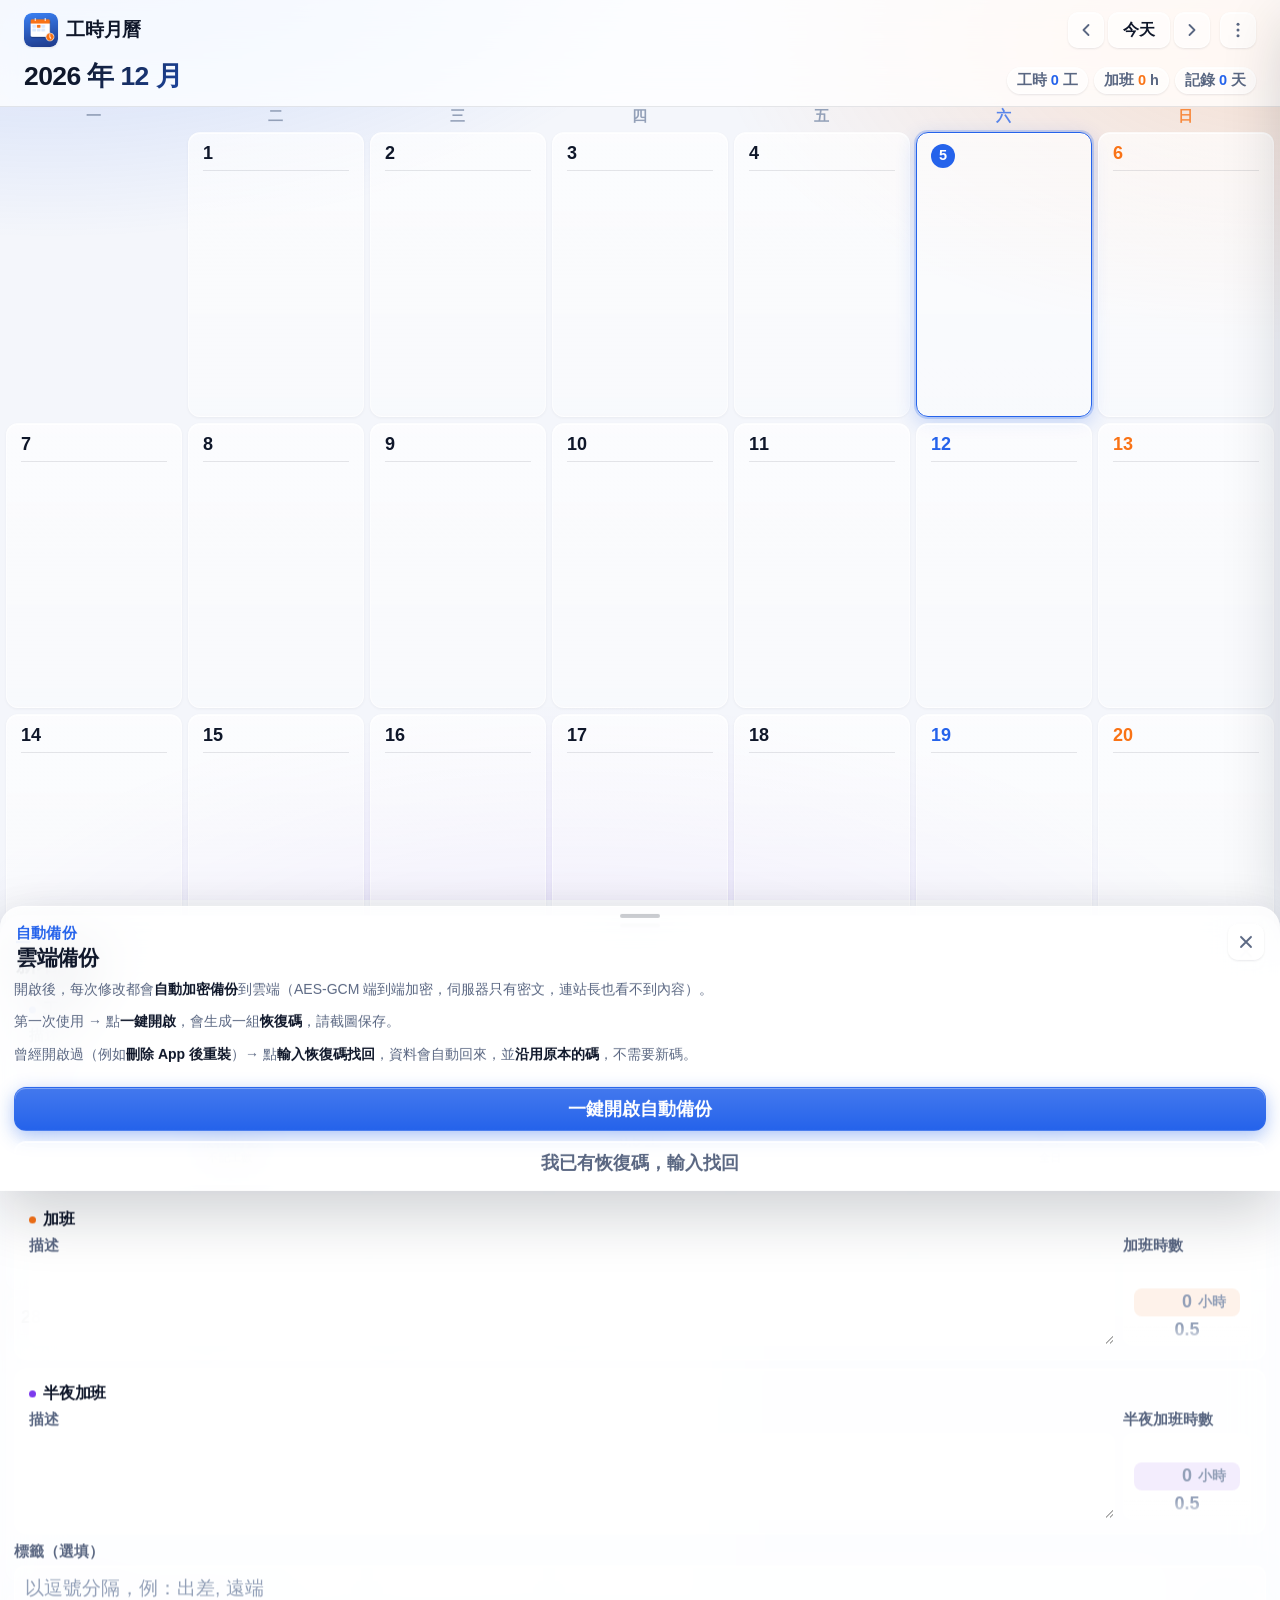
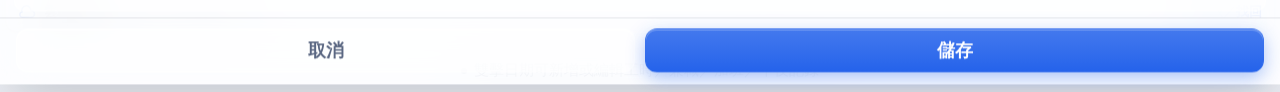
==== commit 5bb0185d: "v1.32.0：新增英文版——設定面板可切換中文／English，全介面即時雙語（含假期名稱、日期與金額格式）" ====
--- a/index.html
+++ b/index.html
@@ -4,7 +4,7 @@
 <meta charset="UTF-8">
 <meta name="viewport" content="width=device-width, initial-scale=1.0, viewport-fit=cover, maximum-scale=5.0">
 <meta name="theme-color" content="#2563eb">
-<meta name="description" content="工時月曆 — 快速記錄每日工時與加班，月曆一目了然">
+<meta name="description" content="工時月曆 — 快速記錄每日工時與加班，月曆一目了然" data-i18n-content="metaDesc">
 <meta name="apple-mobile-web-app-capable" content="yes">
 <meta name="apple-mobile-web-app-status-bar-style" content="default">
 <meta name="apple-mobile-web-app-title" content="工時月曆">
@@ -21,6 +21,8 @@
     var t = s.theme === 'light' || s.theme === 'dark' ? s.theme
       : (window.matchMedia && matchMedia('(prefers-color-scheme: dark)').matches ? 'dark' : 'light');
     document.documentElement.setAttribute('data-theme', t);
+    /* 語言：在樣式套用前先掛上，避免切換語言後重載時字型／連字斷行先閃一幀中文。 */
+    document.documentElement.setAttribute('lang', s.lang === 'en' ? 'en' : 'zh-Hant');
   } catch (e) {}
 })();
 </script>
@@ -32,20 +34,20 @@
     <div class="topbar-inner">
       <div class="brand">
         <img class="brand-mark" src="./icons/icon-192.png" alt="" width="34" height="34" aria-hidden="true">
-        <h1>工時月曆</h1>
-      </div>
-
-      <nav class="month-nav" aria-label="月份切換">
-        <button id="prevMonth" class="nav-btn" type="button" aria-label="上一個月">
+        <h1 data-i18n="appName">工時月曆</h1>
+      </div>
+
+      <nav class="month-nav" data-i18n-aria="monthNav" aria-label="月份切換">
+        <button id="prevMonth" class="nav-btn" type="button" data-i18n-aria="prevMonth" aria-label="上一個月">
           <svg viewBox="0 0 24 24" width="20" height="20" fill="none" stroke="currentColor" stroke-width="2.2" stroke-linecap="round" stroke-linejoin="round"><path d="M15 18l-6-6 6-6"/></svg>
         </button>
-        <button id="todayBtn" class="today-btn" type="button">今天</button>
-        <button id="nextMonth" class="nav-btn" type="button" aria-label="下一個月">
+        <button id="todayBtn" class="today-btn" type="button" data-i18n="today">今天</button>
+        <button id="nextMonth" class="nav-btn" type="button" data-i18n-aria="nextMonth" aria-label="下一個月">
           <svg viewBox="0 0 24 24" width="20" height="20" fill="none" stroke="currentColor" stroke-width="2.2" stroke-linecap="round" stroke-linejoin="round"><path d="M9 18l6-6-6-6"/></svg>
         </button>
       </nav>
 
-      <button id="menuBtn" class="icon-btn" type="button" aria-label="更多操作" aria-expanded="false">
+      <button id="menuBtn" class="icon-btn" type="button" data-i18n-aria="menu" aria-label="更多操作" aria-expanded="false">
         <svg viewBox="0 0 24 24" width="20" height="20" fill="currentColor"><circle cx="12" cy="5" r="1.8"/><circle cx="12" cy="12" r="1.8"/><circle cx="12" cy="19" r="1.8"/></svg>
       </button>
     </div>
@@ -58,7 +60,7 @@
 
   <main class="calendar-wrap">
     <div class="weekday-row" id="weekdayRow"></div>
-    <div id="calendarGrid" class="calendar-grid" role="grid" aria-label="月曆"></div>
+    <div id="calendarGrid" class="calendar-grid" role="grid" data-i18n-aria="calendar" aria-label="月曆"></div>
     <!-- 收入總計：需在選單設定日薪與加班時薪後才顯示 -->
     <div id="incomeBar" class="income-bar" hidden></div>
     <!-- 雲端備份橫幅：未開啟時顯示，點擊彈出一鍵開啟面板 -->
@@ -66,14 +68,14 @@
       <span class="cf-banner-icon" aria-hidden="true">
         <svg viewBox="0 0 24 24" width="18" height="18" fill="none" stroke="currentColor" stroke-width="2" stroke-linecap="round" stroke-linejoin="round"><path d="M17.5 19a4.5 4.5 0 1 0-.42-8.98 6 6 0 1 0-11.58 1.98A3.5 3.5 0 0 0 6.5 19z"/></svg>
       </span>
-      <span class="cf-banner-text"><b>雲端備份</b>　刪除 App 也不怕資料消失</span>
-      <span class="cf-banner-go">開啟／找回</span>
+      <span class="cf-banner-text" data-i18n="cfBannerText"><b>雲端備份</b>　刪除 App 也不怕資料消失</span>
+      <span class="cf-banner-go" data-i18n="cfBannerGo">開啟／找回</span>
     </button>
   </main>
 
   <footer class="hint-bar">
     <span class="hint-mark" aria-hidden="true"></span>
-    <span id="hintText">雙擊日期可新增或編輯工時／兼職／加班／半夜記錄</span>
+    <span id="hintText" data-i18n="hintMouse">雙擊日期可新增或編輯工時／兼職／加班／半夜記錄</span>
   </footer>
 </div>
 
@@ -86,9 +88,9 @@
     <div>
       <p id="sheetDate" class="sheet-date">—</p>
       <p id="sheetHol" class="sheet-hol" hidden></p>
-      <h3 id="sheetTitle" class="sheet-title">新增記錄</h3>
-    </div>
-    <button id="sheetClose" class="icon-btn" type="button" aria-label="關閉">
+      <h3 id="sheetTitle" class="sheet-title" data-i18n="sheetNew">新增記錄</h3>
+    </div>
+    <button id="sheetClose" class="icon-btn" type="button" data-i18n-aria="close" aria-label="關閉">
       <svg viewBox="0 0 24 24" width="20" height="20" fill="none" stroke="currentColor" stroke-width="2.2" stroke-linecap="round"><path d="M18 6L6 18M6 6l12 12"/></svg>
     </button>
   </header>
@@ -96,28 +98,28 @@
   <div class="sheet-body">
     <!-- 工時區塊 -->
     <section class="field-group">
-      <h4 class="group-title"><span class="dot dot-work"></span>工時</h4>
+      <h4 class="group-title"><span class="dot dot-work"></span><span data-i18n="workSection">工時</span></h4>
 
       <div class="field">
-        <label class="field-label" for="workDesc">描述</label>
+        <label class="field-label" for="workDesc" data-i18n="desc">描述</label>
         <textarea id="workDesc" rows="1"></textarea>
         <div class="desc-suggest" id="suggestWork" hidden><!-- 最近描述建議由 JS 產生 --></div>
       </div>
 
       <div class="field">
-        <span class="field-label" id="workUnitsLabel">工數</span>
+        <span class="field-label" id="workUnitsLabel" data-i18n="workUnits">工數</span>
         <div class="unit-picker unit-picker-3" id="workUnitPicker" role="radiogroup" aria-labelledby="workUnitsLabel">
           <button type="button" class="unit-chip unit-chip-lg" data-value="0" role="radio" aria-checked="false">
-            <span class="chip-main">兼職時數</span>
-            <span class="chip-sub">不記工數</span>
+            <span class="chip-main" data-i18n="chipPart">兼職時數</span>
+            <span class="chip-sub" data-i18n="chipPartSub">不記工數</span>
           </button>
           <button type="button" class="unit-chip unit-chip-lg" data-value="0.5" role="radio" aria-checked="false">
-            <span class="chip-main">0.5 工</span>
-            <span class="chip-sub">半日</span>
+            <span class="chip-main" data-i18n="chipHalf">0.5 工</span>
+            <span class="chip-sub" data-i18n="chipHalfSub">半日</span>
           </button>
           <button type="button" class="unit-chip unit-chip-lg" data-value="1" role="radio" aria-checked="false">
-            <span class="chip-main">1 工</span>
-            <span class="chip-sub">全日</span>
+            <span class="chip-main" data-i18n="chipFull">1 工</span>
+            <span class="chip-sub" data-i18n="chipFullSub">全日</span>
           </button>
         </div>
       </div>
@@ -128,18 +130,18 @@
          編輯已有兼職記錄時由 openSheet 自動展開（openSheet 會覆寫 hidden）。
          橫向長條卡片：左側說明、右側時數滾輪（無描述欄）。 -->
     <section class="field-group fg-row" id="partGroup" hidden>
-      <h4 class="group-title"><span class="dot dot-part"></span>兼職小時</h4>
+      <h4 class="group-title"><span class="dot dot-part"></span><span data-i18n="partSection">兼職小時</span></h4>
       <div class="fg-cols">
         <div class="field fg-note">
           <!-- 與加班滾輪同一套：上下滑動、0–24、每次 0.5；隱藏 input 為資料來源 -->
-          <p class="field-help">上下滑動選擇・按時薪計</p>
+          <p class="field-help" data-i18n="scrollHelp">上下滑動選擇・按時薪計</p>
         </div>
         <div class="field field-hours">
-          <span class="field-label" id="partHoursLabel">兼職時數</span>
+          <span class="field-label" id="partHoursLabel" data-i18n="partHours">兼職時數</span>
           <div class="wheel-picker wheel-part" id="partHoursWheel" data-input="partHours" role="spinbutton"
-               tabindex="0" aria-label="兼職時數" aria-valuemin="0" aria-valuemax="24" aria-valuenow="0">
+               tabindex="0" data-i18n-aria="partHours" aria-label="兼職時數" aria-valuemin="0" aria-valuemax="24" aria-valuenow="0">
             <div class="wheel-scroll"><!-- 選項由 JS 產生（0–24，每次 0.5）--></div>
-            <div class="wheel-band" aria-hidden="true"><span class="wheel-unit">小時</span></div>
+            <div class="wheel-band" aria-hidden="true"><span class="wheel-unit" data-i18n="hourWord">小時</span></div>
           </div>
           <input id="partHours" type="number" inputmode="decimal" step="0.5" min="0" max="24" value="0" hidden>
         </div>
@@ -148,21 +150,21 @@
 
     <!-- 加班區塊（橫向長條卡片：描述在左、時數滾輪在右） -->
     <section class="field-group fg-row">
-      <h4 class="group-title"><span class="dot dot-ot"></span>加班</h4>
+      <h4 class="group-title"><span class="dot dot-ot"></span><span data-i18n="otSection">加班</span></h4>
       <div class="fg-cols">
         <div class="field">
-          <label class="field-label" for="otDesc">描述</label>
+          <label class="field-label" for="otDesc" data-i18n="desc">描述</label>
           <textarea id="otDesc" rows="1"></textarea>
           <div class="desc-suggest" id="suggestOt" hidden><!-- 最近描述建議由 JS 產生 --></div>
         </div>
         <div class="field field-hours">
-          <span class="field-label" id="otUnitsLabel">加班時數</span>
+          <span class="field-label" id="otUnitsLabel" data-i18n="otHours">加班時數</span>
           <!-- iOS 風格滾輪：上下滑動、吸附置中即為選中值。
                隱藏的 number input 仍是資料來源（開面板寫值、儲存讀值）。 -->
           <div class="wheel-picker wheel-ot" id="otHoursWheel" data-input="otHours" role="spinbutton"
-               tabindex="0" aria-label="加班時數" aria-valuemin="0" aria-valuemax="24" aria-valuenow="0">
+               tabindex="0" data-i18n-aria="otHours" aria-label="加班時數" aria-valuemin="0" aria-valuemax="24" aria-valuenow="0">
             <div class="wheel-scroll"><!-- 選項由 JS 產生（0–24，每次 0.5）--></div>
-            <div class="wheel-band" aria-hidden="true"><span class="wheel-unit">小時</span></div>
+            <div class="wheel-band" aria-hidden="true"><span class="wheel-unit" data-i18n="hourWord">小時</span></div>
           </div>
           <input id="otHours" type="number" inputmode="decimal" step="0.5" min="0" max="24" value="0" hidden>
         </div>
@@ -171,19 +173,19 @@
 
     <!-- 半夜加班區塊（橫向長條卡片：描述在左、時數滾輪在右） -->
     <section class="field-group fg-row">
-      <h4 class="group-title"><span class="dot dot-night"></span>半夜加班</h4>
+      <h4 class="group-title"><span class="dot dot-night"></span><span data-i18n="nightSection">半夜加班</span></h4>
       <div class="fg-cols">
         <div class="field">
-          <label class="field-label" for="nightDesc">描述</label>
+          <label class="field-label" for="nightDesc" data-i18n="desc">描述</label>
           <textarea id="nightDesc" rows="1"></textarea>
           <div class="desc-suggest" id="suggestNight" hidden><!-- 最近描述建議由 JS 產生 --></div>
         </div>
         <div class="field field-hours">
-          <span class="field-label" id="nightUnitsLabel">半夜加班時數</span>
+          <span class="field-label" id="nightUnitsLabel" data-i18n="nightHours">半夜加班時數</span>
           <div class="wheel-picker wheel-night" id="nightHoursWheel" data-input="nightHours" role="spinbutton"
-               tabindex="0" aria-label="半夜加班時數" aria-valuemin="0" aria-valuemax="24" aria-valuenow="0">
+               tabindex="0" data-i18n-aria="nightHours" aria-label="半夜加班時數" aria-valuemin="0" aria-valuemax="24" aria-valuenow="0">
             <div class="wheel-scroll"><!-- 選項由 JS 產生（0–24，每次 0.5）--></div>
-            <div class="wheel-band" aria-hidden="true"><span class="wheel-unit">小時</span></div>
+            <div class="wheel-band" aria-hidden="true"><span class="wheel-unit" data-i18n="hourWord">小時</span></div>
           </div>
           <input id="nightHours" type="number" inputmode="decimal" step="0.5" min="0" max="24" value="0" hidden>
         </div>
@@ -191,42 +193,51 @@
     </section>
 
     <div class="field">
-      <label class="field-label" for="tagsInput">標籤（選填）</label>
-      <input id="tagsInput" type="text" placeholder="以逗號分隔，例：出差, 遠端">
+      <label class="field-label" for="tagsInput" data-i18n="tagsLabel">標籤（選填）</label>
+      <input id="tagsInput" type="text" data-i18n-ph="tagsPlaceholder" placeholder="以逗號分隔，例：出差, 遠端">
     </div>
   </div>
 
   <footer class="sheet-foot">
-    <button id="deleteBtn" class="btn btn-danger" type="button" hidden>刪除</button>
-    <button id="cancelBtn" class="btn btn-ghost" type="button">取消</button>
-    <button id="saveBtn" class="btn btn-primary" type="button">儲存</button>
+    <button id="deleteBtn" class="btn btn-danger" type="button" data-i18n="delete" hidden>刪除</button>
+    <button id="cancelBtn" class="btn btn-ghost" type="button" data-i18n="cancel">取消</button>
+    <button id="saveBtn" class="btn btn-primary" type="button" data-i18n="save">儲存</button>
   </footer>
 </section>
 
 <!-- ============ 側邊選單 ============ -->
 <div id="drawerBackdrop" class="sheet-backdrop" hidden></div>
-<aside id="drawer" class="drawer" hidden aria-label="選單">
+<aside id="drawer" class="drawer" hidden data-i18n-aria="drawerMenu" aria-label="選單">
   <header class="drawer-head">
-    <h3>工時月曆</h3>
-    <button id="drawerClose" class="icon-btn" type="button" aria-label="關閉">
+    <h3 data-i18n="appName">工時月曆</h3>
+    <button id="drawerClose" class="icon-btn" type="button" data-i18n-aria="close" aria-label="關閉">
       <svg viewBox="0 0 24 24" width="20" height="20" fill="none" stroke="currentColor" stroke-width="2.2" stroke-linecap="round"><path d="M18 6L6 18M6 6l12 12"/></svg>
     </button>
   </header>
 
   <div class="drawer-section">
-    <p class="drawer-label">外觀</p>
-    <div id="themeSeg" class="seg-row" role="radiogroup" aria-label="主題模式">
-      <button class="seg-btn" data-theme-opt="auto" type="button" role="radio">跟隨系統</button>
-      <button class="seg-btn" data-theme-opt="light" type="button" role="radio">淺色</button>
-      <button class="seg-btn" data-theme-opt="dark" type="button" role="radio">深色</button>
-    </div>
-    <p class="drawer-help">「跟隨系統」會自動配合手機的光暗模式設定；選淺色或深色則固定不變。</p>
-  </div>
-
-  <div class="drawer-section">
-    <p class="drawer-label">薪資設定</p>
+    <p class="drawer-label" data-i18n="secAppearance">外觀</p>
+    <div id="themeSeg" class="seg-row" role="radiogroup" data-i18n-aria="themeGroup" aria-label="主題模式">
+      <button class="seg-btn" data-theme-opt="auto" type="button" role="radio" data-i18n="themeAuto">跟隨系統</button>
+      <button class="seg-btn" data-theme-opt="light" type="button" role="radio" data-i18n="themeLight">淺色</button>
+      <button class="seg-btn" data-theme-opt="dark" type="button" role="radio" data-i18n="themeDark">深色</button>
+    </div>
+    <p class="drawer-help" data-i18n="themeHelp">「跟隨系統」會自動配合手機的光暗模式設定；選淺色或深色則固定不變。</p>
+  </div>
+
+  <div class="drawer-section">
+    <p class="drawer-label" data-i18n="secLanguage">語言</p>
+    <div id="langSeg" class="seg-row" role="radiogroup" data-i18n-aria="secLanguage" aria-label="語言">
+      <button class="seg-btn" data-lang-opt="zh-Hant" type="button" role="radio" lang="zh-Hant">中文</button>
+      <button class="seg-btn" data-lang-opt="en" type="button" role="radio" lang="en">English</button>
+    </div>
+    <p class="drawer-help" data-i18n="langHelp">介面語言會立即切換，設定會記在此裝置。</p>
+  </div>
+
+  <div class="drawer-section">
+    <p class="drawer-label" data-i18n="secPay">薪資設定</p>
     <div class="pay-field">
-      <label class="pay-label" for="dayPay">日薪（1 工）</label>
+      <label class="pay-label" for="dayPay" data-i18n="payDay">日薪（1 工）</label>
       <div class="pay-input-wrap">
         <span class="pay-prefix">$</span>
         <input id="dayPay" class="pay-input" type="number" inputmode="decimal"
@@ -234,7 +245,7 @@
       </div>
     </div>
     <div class="pay-field">
-      <label class="pay-label" for="hourlyPay">時薪（兼職）</label>
+      <label class="pay-label" for="hourlyPay" data-i18n="payHourly">時薪（兼職）</label>
       <div class="pay-input-wrap">
         <span class="pay-prefix">$</span>
         <input id="hourlyPay" class="pay-input" type="number" inputmode="decimal"
@@ -242,7 +253,7 @@
       </div>
     </div>
     <div class="pay-field">
-      <label class="pay-label" for="otPay">加班時薪</label>
+      <label class="pay-label" for="otPay" data-i18n="payOt">加班時薪</label>
       <div class="pay-input-wrap">
         <span class="pay-prefix">$</span>
         <input id="otPay" class="pay-input" type="number" inputmode="decimal"
@@ -250,101 +261,101 @@
       </div>
     </div>
     <div class="pay-field">
-      <label class="pay-label" for="nightPay">半夜加班時薪</label>
+      <label class="pay-label" for="nightPay" data-i18n="payNight">半夜加班時薪</label>
       <div class="pay-input-wrap">
         <span class="pay-prefix">$</span>
         <input id="nightPay" class="pay-input" type="number" inputmode="decimal"
                step="10" min="0" placeholder="0" value="">
       </div>
     </div>
-    <p class="drawer-help">設定後，月曆下方會顯示本月收入總計（工數 × 日薪 ＋ 兼職時數 × 時薪 ＋ 加班時數 × 加班時薪 ＋ 半夜加班時數 × 半夜加班時薪）。留空或 0 則不顯示。</p>
-  </div>
-
-  <div class="drawer-section">
-    <p class="drawer-label">顯示選項</p>
+    <p class="drawer-help" data-i18n="payHelp">設定後，月曆下方會顯示本月收入總計（工數 × 日薪 ＋ 兼職時數 × 時薪 ＋ 加班時數 × 加班時薪 ＋ 半夜加班時數 × 半夜加班時薪）。留空或 0 則不顯示。</p>
+  </div>
+
+  <div class="drawer-section">
+    <p class="drawer-label" data-i18n="secDisplay">顯示選項</p>
     <label class="switch-row">
-      <span>顯示香港公眾假期</span>
+      <span data-i18n="optHoliday">顯示香港公眾假期</span>
       <input id="optHoliday" type="checkbox" checked>
     </label>
     <label class="switch-row">
-      <span>顯示週末</span>
+      <span data-i18n="optWeekend">顯示週末</span>
       <input id="optWeekend" type="checkbox" checked>
     </label>
     <label class="switch-row">
-      <span>月曆上顯示工數</span>
+      <span data-i18n="optHours">月曆上顯示工數</span>
       <input id="optShowHours" type="checkbox" checked>
     </label>
     <label class="switch-row">
-      <span>週一為每週第一天</span>
+      <span data-i18n="optMonday">週一為每週第一天</span>
       <input id="optMondayFirst" type="checkbox" checked>
     </label>
   </div>
 
   <div class="drawer-section">
-    <p class="drawer-label">螢幕鎖定</p>
+    <p class="drawer-label" data-i18n="secLock">螢幕鎖定</p>
     <div class="lock-row">
-      <span id="lockState" class="lock-state">未啟用</span>
-      <button id="lockBtn" class="drawer-btn" type="button">設定密碼</button>
-    </div>
-    <p class="drawer-help">啟用後，每次開啟 App 或切回前台都需要輸入 4 位數字密碼。密碼以雜湊儲存，不會離開此裝置。</p>
-  </div>
-
-  <div class="drawer-section">
-    <p class="drawer-label">資料</p>
-    <button id="exportCsv" class="drawer-btn" type="button">匯出 CSV（本月）</button>
-    <button id="exportJson" class="drawer-btn" type="button">匯出備份 JSON</button>
-    <button id="importJson" class="drawer-btn" type="button">匯入備份 JSON</button>
+      <span id="lockState" class="lock-state" data-i18n="lockOff">未啟用</span>
+      <button id="lockBtn" class="drawer-btn" type="button" data-i18n="lockSet">設定密碼</button>
+    </div>
+    <p class="drawer-help" data-i18n="lockHelp">啟用後，每次開啟 App 或切回前台都需要輸入 4 位數字密碼。密碼以雜湊儲存，不會離開此裝置。</p>
+  </div>
+
+  <div class="drawer-section">
+    <p class="drawer-label" data-i18n="secData">資料</p>
+    <button id="exportCsv" class="drawer-btn" type="button" data-i18n="exportCsv">匯出 CSV（本月）</button>
+    <button id="exportJson" class="drawer-btn" type="button" data-i18n="exportJson">匯出備份 JSON</button>
+    <button id="importJson" class="drawer-btn" type="button" data-i18n="importJson">匯入備份 JSON</button>
     <input id="importFile" type="file" accept="application/json,.json" hidden>
-    <button id="clearAll" class="drawer-btn drawer-btn-danger" type="button">清除全部資料</button>
-  </div>
-
-  <div class="drawer-section">
-    <p class="drawer-label">雲端備份（Cloudflare）</p>
+    <button id="clearAll" class="drawer-btn drawer-btn-danger" type="button" data-i18n="clearAll">清除全部資料</button>
+  </div>
+
+  <div class="drawer-section">
+    <p class="drawer-label" data-i18n="secCloud">雲端備份（Cloudflare）</p>
     <div id="cfSetup">
       <div class="pay-field">
-        <span class="pay-label">Worker 網址（可留空）</span>
+        <span class="pay-label" data-i18n="cfEndpointLabel">Worker 網址（可留空）</span>
         <div class="pay-input-wrap">
-          <input id="cfEndpoint" class="pay-input" type="url" autocomplete="off" spellcheck="false" placeholder="留空＝使用預設雲端">
+          <input id="cfEndpoint" class="pay-input" type="url" autocomplete="off" spellcheck="false" data-i18n-ph="cfEndpointPh" placeholder="留空＝使用預設雲端">
         </div>
       </div>
       <div class="pay-field">
-        <span class="pay-label">恢復碼（重裝找回資料用；留空＝自動生成）</span>
+        <span class="pay-label" data-i18n="cfCodeLabel">恢復碼（重裝找回資料用；留空＝自動生成）</span>
         <div class="pay-input-wrap">
-          <input id="cfCodeInput" class="pay-input" type="text" autocomplete="off" spellcheck="false" placeholder="留空自動生成">
-        </div>
-      </div>
-      <button id="cfConnect" class="drawer-btn" type="button">連接雲端備份</button>
+          <input id="cfCodeInput" class="pay-input" type="text" autocomplete="off" spellcheck="false" data-i18n-ph="cfCodePh" placeholder="留空自動生成">
+        </div>
+      </div>
+      <button id="cfConnect" class="drawer-btn" type="button" data-i18n="cfConnect">連接雲端備份</button>
     </div>
     <div id="cfConnected" hidden>
       <p class="cf-status" id="cfStatus"></p>
       <div class="lock-row">
-        <button id="cfRestore" class="drawer-btn" type="button">從雲端還原</button>
-        <button id="cfBackupNow" class="drawer-btn" type="button">立即備份</button>
-      </div>
-      <button id="cfShowCode" class="drawer-btn" type="button">查看恢復碼</button>
-      <button id="cfDisconnect" class="drawer-btn drawer-btn-danger" type="button">斷開</button>
+        <button id="cfRestore" class="drawer-btn" type="button" data-i18n="cfRestore">從雲端還原</button>
+        <button id="cfBackupNow" class="drawer-btn" type="button" data-i18n="cfBackupNow">立即備份</button>
+      </div>
+      <button id="cfShowCode" class="drawer-btn" type="button" data-i18n="cfShowCode">查看恢復碼</button>
+      <button id="cfDisconnect" class="drawer-btn drawer-btn-danger" type="button" data-i18n="cfDisconnect">斷開</button>
     </div>
     <div id="cfCodeShow" hidden>
-      <p class="cf-code-hint">這組恢復碼是找回資料的唯一憑證，<b>請立即截圖保存</b>（傳給自己／存相簿）：</p>
+      <p class="cf-code-hint" data-i18n="cfCodeHint">這組恢復碼是找回資料的唯一憑證，<b>請立即截圖保存</b>（傳給自己／存相簿）：</p>
       <p class="cf-code" id="cfCodeText"></p>
-      <button id="cfCodeOk" class="drawer-btn" type="button">已保存好</button>
-    </div>
-    <p class="drawer-help">連接後，每次修改會自動加密備份（伺服器只有密文）。<b>刪除 App 重裝後</b>：填回同一個 Worker 網址＋恢復碼即可自動找回資料。恢復碼務必截圖保管。</p>
+      <button id="cfCodeOk" class="drawer-btn" type="button" data-i18n="cfSaved">已保存好</button>
+    </div>
+    <p class="drawer-help" data-i18n="cfHelp">連接後，每次修改會自動加密備份（伺服器只有密文）。<b>刪除 App 重裝後</b>：填回同一個 Worker 網址＋恢復碼即可自動找回資料。恢復碼務必截圖保管。</p>
   </div>
 
   <div class="drawer-section drawer-about">
     <p id="installHint" class="drawer-help"></p>
-    <p class="drawer-help">資料儲存在此裝置的瀏覽器中，離線可用。</p>
-  </div>
-
-  <div class="drawer-section">
-    <p class="drawer-label">版本</p>
+    <p class="drawer-help" data-i18n="dataLocalHelp">資料儲存在此裝置的瀏覽器中，離線可用。</p>
+  </div>
+
+  <div class="drawer-section">
+    <p class="drawer-label" data-i18n="secVersion">版本</p>
     <div class="version-row">
       <div>
         <p class="version-num" id="verCurrent">—</p>
         <p class="drawer-help" id="verBuild"></p>
       </div>
-      <button id="checkUpdateBtn" class="drawer-btn version-check" type="button">檢查更新</button>
+      <button id="checkUpdateBtn" class="drawer-btn version-check" type="button" data-i18n="checkUpdate">檢查更新</button>
     </div>
     <p class="drawer-help" id="verStatus"></p>
   </div>
@@ -360,11 +371,11 @@
       </svg>
     </span>
     <div class="update-text">
-      <p class="update-title">有新版本可用</p>
-      <p class="update-desc" id="updateDesc">更新後即可使用最新功能</p>
-    </div>
-    <button id="updateNowBtn" class="update-btn" type="button">立即更新</button>
-    <button id="updateLaterBtn" class="update-close" type="button" aria-label="稍後再說">
+      <p class="update-title" data-i18n="updateTitle">有新版本可用</p>
+      <p class="update-desc" id="updateDesc" data-i18n="updateDesc">更新後即可使用最新功能</p>
+    </div>
+    <button id="updateNowBtn" class="update-btn" type="button" data-i18n="updateNow">立即更新</button>
+    <button id="updateLaterBtn" class="update-close" type="button" data-i18n-aria="updateLater" aria-label="稍後再說">
       <svg viewBox="0 0 24 24" width="18" height="18" fill="none" stroke="currentColor" stroke-width="2.2" stroke-linecap="round"><path d="M18 6L6 18M6 6l12 12"/></svg>
     </button>
   </div>
@@ -379,43 +390,43 @@
   <div class="sheet-handle" aria-hidden="true"></div>
   <header class="sheet-head">
     <div>
-      <p class="sheet-date">自動備份</p>
-      <h3 id="cfSheetTitle" class="sheet-title">雲端備份</h3>
-    </div>
-    <button id="cfSheetClose" class="icon-btn" type="button" aria-label="關閉">
+      <p class="sheet-date" data-i18n="cfAutoBackup">自動備份</p>
+      <h3 id="cfSheetTitle" class="sheet-title" data-i18n="cfSheetTitle">雲端備份</h3>
+    </div>
+    <button id="cfSheetClose" class="icon-btn" type="button" data-i18n-aria="close" aria-label="關閉">
       <svg viewBox="0 0 24 24" width="20" height="20" fill="none" stroke="currentColor" stroke-width="2.2" stroke-linecap="round"><path d="M18 6L6 18M6 6l12 12"/></svg>
     </button>
   </header>
   <div class="sheet-body">
     <div id="cfSheetIntro">
-      <p class="cf-sheet-line">開啟後，每次修改都會<b>自動加密備份</b>到雲端（AES-GCM 端到端加密，伺服器只有密文，連站長也看不到內容）。</p>
-      <p class="cf-sheet-line">第一次使用 → 點<b>一鍵開啟</b>，會生成一組<b>恢復碼</b>，請截圖保存。</p>
-      <p class="cf-sheet-line">曾經開啟過（例如<b>刪除 App 後重裝</b>）→ 點<b>輸入恢復碼找回</b>，資料會自動回來，並<b>沿用原本的碼</b>，不需要新碼。</p>
-    </div>
-    <button id="cfSheetOpen" class="btn btn-primary" type="button">一鍵開啟自動備份</button>
-    <button id="cfSheetHaveToggle" class="btn btn-ghost" type="button">我已有恢復碼，輸入找回</button>
+      <p class="cf-sheet-line" data-i18n="cfIntro1">開啟後，每次修改都會<b>自動加密備份</b>到雲端（AES-GCM 端到端加密，伺服器只有密文，連站長也看不到內容）。</p>
+      <p class="cf-sheet-line" data-i18n="cfIntro2">第一次使用 → 點<b>一鍵開啟</b>，會生成一組<b>恢復碼</b>，請截圖保存。</p>
+      <p class="cf-sheet-line" data-i18n="cfIntro3">曾經開啟過（例如<b>刪除 App 後重裝</b>）→ 點<b>輸入恢復碼找回</b>，資料會自動回來，並<b>沿用原本的碼</b>，不需要新碼。</p>
+    </div>
+    <button id="cfSheetOpen" class="btn btn-primary" type="button" data-i18n="cfOneTap">一鍵開啟自動備份</button>
+    <button id="cfSheetHaveToggle" class="btn btn-ghost" type="button" data-i18n="cfHaveToggle">我已有恢復碼，輸入找回</button>
     <div id="cfSheetHave" hidden>
       <input id="cfSheetHaveInput" class="cf-have-input" type="text" inputmode="text"
              autocapitalize="characters" autocomplete="off" spellcheck="false"
-             placeholder="XXXX-XXXX" maxlength="9" aria-label="恢復碼">
-      <button id="cfSheetHaveGo" class="btn btn-primary" type="button">用此碼找回並沿用</button>
+             placeholder="XXXX-XXXX" maxlength="9" data-i18n-aria="cfHaveAria" aria-label="恢復碼">
+      <button id="cfSheetHaveGo" class="btn btn-primary" type="button" data-i18n="cfHaveGo">用此碼找回並沿用</button>
     </div>
     <div id="cfSheetCode" hidden>
-      <p class="cf-code-hint">這組<b>恢復碼</b>是找回資料的唯一憑證，<b>請立即截圖保存</b>（傳給自己／存相簿）：</p>
+      <p class="cf-code-hint" data-i18n="cfCodeHintSheet">這組<b>恢復碼</b>是找回資料的唯一憑證，<b>請立即截圖保存</b>（傳給自己／存相簿）：</p>
       <p class="cf-code" id="cfSheetCodeText"></p>
-      <button id="cfSheetDone" class="btn btn-primary" type="button">已截圖保存，完成</button>
+      <button id="cfSheetDone" class="btn btn-primary" type="button" data-i18n="cfDone">已截圖保存，完成</button>
     </div>
   </div>
 </section>
 
-<div id="lockScreen" class="lock-screen" hidden role="dialog" aria-modal="true" aria-label="螢幕鎖定">
+<div id="lockScreen" class="lock-screen" hidden role="dialog" aria-modal="true" data-i18n-aria="lockAria" aria-label="螢幕鎖定">
   <div class="lock-card">
     <svg class="lock-icon" viewBox="0 0 24 24" width="34" height="34" fill="none" stroke="currentColor" stroke-width="1.8" stroke-linecap="round" stroke-linejoin="round" aria-hidden="true">
       <rect x="4.5" y="10.5" width="15" height="9.5" rx="2.5"/>
       <path d="M8 10.5V7a4 4 0 0 1 8 0v3.5"/>
       <circle cx="12" cy="15" r="1.4" fill="currentColor" stroke="none"/>
     </svg>
-    <h2 id="lockTitle">輸入密碼</h2>
+    <h2 id="lockTitle" data-i18n="lockTitleUnlock">輸入密碼</h2>
     <div class="lock-dots" id="lockDots" aria-hidden="true"><i></i><i></i><i></i><i></i></div>
     <p id="lockMsg" class="lock-msg" role="alert"></p>
     <div class="lock-pad" id="lockPad">
@@ -428,9 +439,9 @@
       <button class="lock-key" type="button" data-k="7">7</button>
       <button class="lock-key" type="button" data-k="8">8</button>
       <button class="lock-key" type="button" data-k="9">9</button>
-      <button class="lock-key lock-key-fn" type="button" data-k="clear">清除</button>
+      <button class="lock-key lock-key-fn" type="button" data-k="clear" data-i18n="lockClear">清除</button>
       <button class="lock-key" type="button" data-k="0">0</button>
-      <button class="lock-key lock-key-fn" type="button" data-k="back" aria-label="刪除最後一位">
+      <button class="lock-key lock-key-fn" type="button" data-k="back" data-i18n-aria="lockBackspace" aria-label="刪除最後一位">
         <svg viewBox="0 0 24 24" width="22" height="22" fill="none" stroke="currentColor" stroke-width="1.8" stroke-linecap="round" stroke-linejoin="round"><path d="M9 5h11a1 1 0 0 1 1 1v12a1 1 0 0 1-1 1H9l-6-7 6-7z"/><path d="M12 9.5l5 5M17 9.5l-5 5"/></svg>
       </button>
     </div>
--- a/styles.css
+++ b/styles.css
@@ -187,6 +187,17 @@
   margin: 0;
   letter-spacing: -.2px;
   white-space: nowrap;
+  min-width: 0;
+  overflow: hidden;
+  text-overflow: ellipsis;
+}
+/* 英文標題（Worktime Calendar）比中文「工時月曆」寬得多，窄機上會把
+   月份切換擠出畫面。拉丁字母縮一級並允許收窄，中文維持原本字級。
+   真的塞不下時（≤480px）只留 App icon——月份切換與「Today」比品牌名重要，
+   截成「Worktime C…」既不美觀也沒有資訊量。 */
+html[lang="en"] .brand h1 { font-size: 16px; letter-spacing: -.3px; }
+@media (max-width: 480px) {
+  html[lang="en"] .brand h1 { display: none; }
 }
 
 .month-nav { display: flex; align-items: center; gap: 4px; }
@@ -814,6 +825,26 @@
   background: color-mix(in srgb, var(--work) 11%, transparent);
 }
 
+/* ---- 每日收入（格子底部小字）----
+   只在設定費率且該日有可計價時數時出現；金額未「顯示」時是 •••（與收入總計同一套遮蔽）。
+   margin-top: auto 把它推到格子底部，但不搶資料色塊的位置。 */
+.day-income {
+  margin-top: auto;
+  padding-top: 3px;
+  align-self: flex-end;
+  font-size: 10px;
+  font-weight: 700;
+  line-height: 1.1;
+  letter-spacing: -.2px;
+  color: var(--text-3);
+  font-variant-numeric: tabular-nums;
+  white-space: nowrap;
+}
+/* 手機：格子窄，縮到 9px 並允許更貼邊 */
+@media (max-width: 560px) {
+  .day-income { font-size: 9px; padding-top: 2px; }
+}
+
 .day-desc {
   font-size: 12.5px;
   line-height: 1.32;
@@ -1260,9 +1291,9 @@
 }
 .cf-banner[hidden] { display: none; }   /* display:flex 會覆蓋 hidden，必須顯式聲明 */
 .cf-banner-icon { display: inline-flex; color: var(--work); flex: none; }
-.cf-banner-text { flex: 1; min-width: 0; color: var(--text-2); }
+.cf-banner-text { flex: 1; min-width: 0; color: var(--text-2); overflow-wrap: anywhere; }
 .cf-banner-text b { color: var(--text); }
-.cf-banner-go { color: var(--work); font-weight: 600; white-space: nowrap; }
+.cf-banner-go { color: var(--work); font-weight: 600; white-space: nowrap; flex: none; }
 .cf-sheet-line { margin: 0 0 10px; font-size: 14px; line-height: 1.6; color: var(--text-2); }
 .cf-sheet-line b { color: var(--text); }
 /* 雲端備份面板：覆蓋 sheet-body 預設兩欄 → 單欄直排
@@ -1623,6 +1654,9 @@
   /* 紅日：手機格窄，假期名一行截斷（完整名稱點開面板可見） */
   .day.is-holiday .day-num { color: var(--holiday); }
   .day-hol { font-size: 8.5px; line-height: 1.2; -webkit-line-clamp: 1; }
+  /* 英文假期名為拉丁字母，同樣寬度塞得下的字數遠少於中文（約 11 字元），
+     放寬為兩行；用字級與行高較小的 7.5px 讓 "Chung Yeung +1" 這類仍可讀完。 */
+  html[lang="en"] .day-hol { font-size: 7.5px; line-height: 1.15; -webkit-line-clamp: 2; }
 
   /* 日期數字：縮小並靠左上，把中段空間留給描述 */
   .day-num { font-size: 13px; line-height: 1; gap: 2px; }
@@ -1981,6 +2015,32 @@
    必須顯式聲明，否則「關閉」的鎖屏仍攔截全頁點擊（同 .income-bar[hidden] 慣例）。 */
 .lock-screen[hidden] { display: none; }
 
+/* 邊緣發光：獨立層疊在鎖屏上，press 時亮起。
+   用 inset box-shadow 沿著畫面四邊描一圈光暈（不影響版面、可獨立淡入淡出），
+   顏色取 --work（與鎖頭圖示同色），暗色模式下自動跟著變亮。
+   三層疊加：1.5px 亮邊 ＋ 近距離光暈 ＋ 大範圍擴散，淺色底也看得清楚。 */
+.lock-screen::after {
+  content: '';
+  position: absolute;
+  inset: 0;
+  pointer-events: none;
+  z-index: 0;
+  opacity: 0;
+  box-shadow:
+    inset 0 0 0 2px color-mix(in srgb, var(--work) 85%, transparent),
+    inset 0 0 22px 2px color-mix(in srgb, var(--work) 60%, transparent),
+    inset 0 0 64px 18px color-mix(in srgb, var(--work) 32%, transparent);
+  transition: opacity .16s ease;
+}
+.lock-screen.pressing::after { opacity: 1; }
+
+/* 按下時只做邊緣發光（不做介面下沉）：卡片本身保持不動，
+   只由 ::after 的內陰影在畫面四邊亮起，回饋集中在外緣、不晃動內容。 */
+.lock-card {
+  position: relative;
+  z-index: 1;   /* 蓋在 ::after 光暈之上 */
+}
+
 .lock-card {
   width: min(320px, 92vw);
   display: flex;
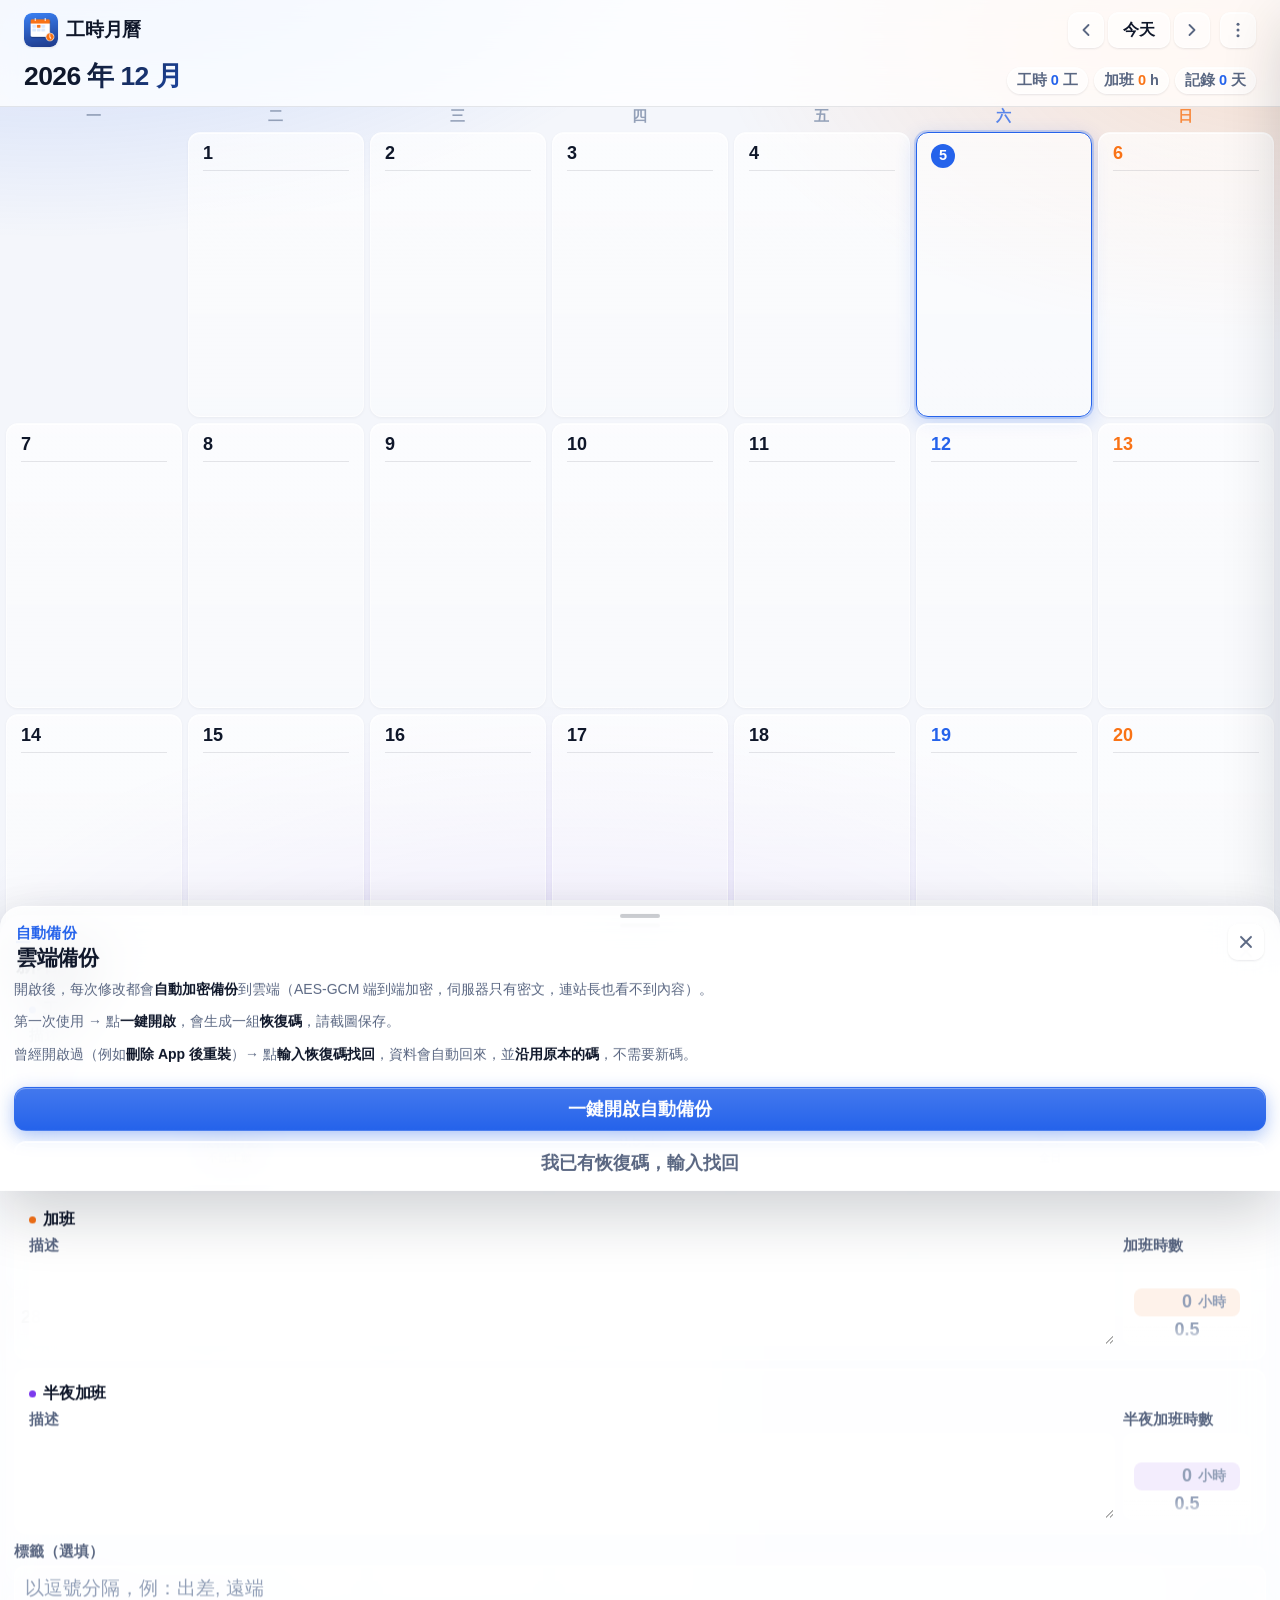
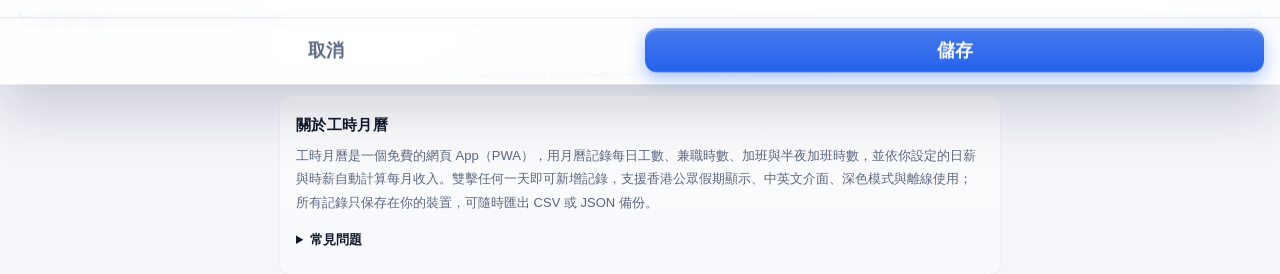
==== commit 0fff4021: "SEO v1.33.0：sitemap、JSON-LD 結構化資料、canonical/OG，頁尾新增關於與常見問題（中英雙語）" ====
--- a/index.html
+++ b/index.html
@@ -4,14 +4,65 @@
 <meta charset="UTF-8">
 <meta name="viewport" content="width=device-width, initial-scale=1.0, viewport-fit=cover, maximum-scale=5.0">
 <meta name="theme-color" content="#2563eb">
-<meta name="description" content="工時月曆 — 快速記錄每日工時與加班，月曆一目了然" data-i18n-content="metaDesc">
 <meta name="apple-mobile-web-app-capable" content="yes">
 <meta name="apple-mobile-web-app-status-bar-style" content="default">
 <meta name="apple-mobile-web-app-title" content="工時月曆">
 <link rel="manifest" href="./manifest.webmanifest">
 <link rel="apple-touch-icon" href="./icons/apple-touch-icon.png">
 <link rel="icon" href="./icons/icon-192.png">
-<title>工時月曆</title>
+<title>工時月曆｜工時、加班、兼職記錄 App</title>
+
+<!-- ===================== SEO／社群分享 =====================
+     搜尋引擎只讀得到 HTML 裡的真實文字：這裡把「這個 App 是什麼、
+     有咩功能」寫進 meta 與結構化資料（JSON-LD），頁尾另有一段
+     給訪客與爬蟲看的簡介（見 .site-about）。
+     canonical 指向 GitHub Pages 正式位址，避免重複內容分散權重。 -->
+<meta name="description" content="工時月曆 — 免費的工時與加班記錄 App（PWA）。用月曆記錄每日工數、兼職時數、加班與半夜加班時數，自動計算每月收入；支援香港公眾假期、中英文介面、深色模式與離線使用，記錄只存在你的裝置。" data-i18n-content="metaDesc">
+<link rel="canonical" href="https://valtalab.github.io/worktime-calendar/">
+<link rel="alternate" hreflang="zh-Hant" href="https://valtalab.github.io/worktime-calendar/">
+<link rel="alternate" hreflang="en" href="https://valtalab.github.io/worktime-calendar/">
+<link rel="alternate" hreflang="x-default" href="https://valtalab.github.io/worktime-calendar/">
+<meta name="robots" content="index,follow">
+<meta property="og:type" content="website">
+<meta property="og:site_name" content="工時月曆">
+<meta property="og:title" content="工時月曆 — 工時、加班記錄 App">
+<meta property="og:description" content="月曆式工時與加班記錄：工數、兼職時數、加班、半夜加班，自動計算每月收入，支援香港公眾假期與離線使用。">
+<meta property="og:url" content="https://valtalab.github.io/worktime-calendar/">
+<meta property="og:image" content="https://valtalab.github.io/worktime-calendar/icons/icon-512.png">
+<meta property="og:locale" content="zh_HK">
+<meta property="og:locale:alternate" content="en">
+<meta name="twitter:card" content="summary">
+<meta name="twitter:title" content="工時月曆 — 工時、加班記錄 App">
+<meta name="twitter:description" content="月曆式工時與加班記錄，自動計算每月收入，支援香港公眾假期與離線使用。">
+<meta name="twitter:image" content="https://valtalab.github.io/worktime-calendar/icons/icon-512.png">
+<script type="application/ld+json">
+{
+  "@context": "https://schema.org",
+  "@type": "WebApplication",
+  "name": "工時月曆",
+  "alternateName": "Worktime Calendar",
+  "url": "https://valtalab.github.io/worktime-calendar/",
+  "applicationCategory": "BusinessApplication",
+  "operatingSystem": "Web",
+  "browserRequirements": "需要支援 JavaScript 的現代瀏覽器",
+  "inLanguage": ["zh-Hant", "en"],
+  "isAccessibleForFree": true,
+  "offers": { "@type": "Offer", "price": "0", "priceCurrency": "HKD" },
+  "description": "免費的工時與加班記錄 App：以月曆記錄每日工數、兼職時數、加班與半夜加班時數，依日薪與時薪自動計算每月收入，支援香港公眾假期、中英文介面、深色模式與離線使用。",
+  "featureList": [
+    "月曆式工時與加班記錄",
+    "工數／兼職時數分開記錄",
+    "加班與半夜加班以 0.5 小時為單位",
+    "依日薪與時薪自動計算每月收入",
+    "香港公眾假期 2025–2027",
+    "中英文介面",
+    "深色模式",
+    "離線可用（PWA，可加到主畫面）",
+    "匯出 CSV／JSON 備份",
+    "雲端端到端加密備份"
+  ]
+}
+</script>
 <script>
 /* 主題預設置：樣式表套用前就依設定（theme: auto/light/dark）掛上 data-theme，
    深色系統下重新載入才不會先閃一幀淺色。之後由 app.js 接手管理。 */
@@ -77,6 +128,31 @@
     <span class="hint-mark" aria-hidden="true"></span>
     <span id="hintText" data-i18n="hintMouse">雙擊日期可新增或編輯工時／兼職／加班／半夜記錄</span>
   </footer>
+
+  <!-- 頁尾簡介：搜尋引擎要讀到真實文字才排得前面，同時讓第一次打開的人
+       知道這個 App 做什麼。樣式刻意低調（細字、次要色、髮絲線分隔），
+       不搶月曆的視覺重心。 -->
+  <section class="site-about" aria-labelledby="aboutTitle">
+    <h2 class="about-title" id="aboutTitle" data-i18n="aboutTitle">關於工時月曆</h2>
+    <p class="about-text" data-i18n="aboutIntro">工時月曆是一個免費的網頁 App（PWA），用月曆記錄每日工數、兼職時數、加班與半夜加班時數，並依你設定的日薪與時薪自動計算每月收入。雙擊任何一天即可新增記錄，支援香港公眾假期顯示、中英文介面、深色模式與離線使用；所有記錄只保存在你的裝置，可隨時匯出 CSV 或 JSON 備份。</p>
+
+    <details class="about-more">
+      <summary data-i18n="aboutFaq">常見問題</summary>
+      <dl class="about-faq">
+        <dt data-i18n="aboutQ1">需要安裝嗎？</dt>
+        <dd data-i18n="aboutA1">不需要。用瀏覽器打開即可使用；想當成 App 用，可「加到主畫面」，之後即使離線也開得起來。</dd>
+
+        <dt data-i18n="aboutQ2">記錄會上傳到伺服器嗎？</dt>
+        <dd data-i18n="aboutA2">不會。記錄只存在你裝置的瀏覽器內。若自行開啟雲端備份，資料會以端到端加密上傳，伺服器只有密文。</dd>
+
+        <dt data-i18n="aboutQ3">加班與收入怎樣計算？</dt>
+        <dd data-i18n="aboutA3">加班與半夜加班以 0.5 小時為單位。在「薪資設定」填好日薪、時薪、加班時薪與半夜加班時薪後，月曆下方與每日格子會自動顯示當月與當日收入。</dd>
+
+        <dt data-i18n="aboutQ4">有香港公眾假期嗎？</dt>
+        <dd data-i18n="aboutA4">已內置 2025–2027 年香港公眾假期，假期日會以紅字顯示假期名稱，可在設定中關閉。</dd>
+      </dl>
+    </details>
+  </section>
 </div>
 
 <!-- ============ 編輯面板 ============ -->
@@ -333,6 +409,7 @@
         <button id="cfBackupNow" class="drawer-btn" type="button" data-i18n="cfBackupNow">立即備份</button>
       </div>
       <button id="cfShowCode" class="drawer-btn" type="button" data-i18n="cfShowCode">查看恢復碼</button>
+      <button id="cfDeleteCloud" class="drawer-btn" type="button" data-i18n="cfDeleteCloud">刪除雲端備份</button>
       <button id="cfDisconnect" class="drawer-btn drawer-btn-danger" type="button" data-i18n="cfDisconnect">斷開</button>
     </div>
     <div id="cfCodeShow" hidden>
--- a/styles.css
+++ b/styles.css
@@ -762,8 +762,9 @@
 }
 
 /* ---- 描述記憶建議 ----
-   點擊（聚焦）描述框時，下方顯示最近儲存過的描述（最新在前、最多 3 條），
-   點一下即填入。玻璃 chips 與面板其他按鈕同一套語彙。 */
+   面板一開啟就常態顯示最近儲存過的描述（最新在前、最多 3 條），
+   不必先點輸入框；點一下 chip 即填入，目前內容命中的那一條會高亮。
+   玻璃 chips 與面板其他按鈕同一套語彙。 */
 .desc-suggest {
   display: flex;
   flex-wrap: wrap;
@@ -793,6 +794,13 @@
   color: var(--text);
 }
 .suggest-chip:active { transform: scale(.96); }
+/* 目前描述框的內容正好等於這一條 */
+.suggest-chip.is-active {
+  background: color-mix(in srgb, var(--work) 16%, var(--glass-bg-strong));
+  border-color: color-mix(in srgb, var(--work) 32%, transparent);
+  color: var(--text);
+  font-weight: 600;
+}
 
 /* 每組的色塊：描述與數字「上下排列，但同屬一個色塊」。
    .day-groups ─┬─ .day-group.work-group （工時描述 ＋ 工數）
@@ -2135,3 +2143,45 @@
   .lock-key { height: 46px; border-radius: 12px; font-size: 18px; }
   .lock-pad { gap: 8px; }
 }
+
+/* ===================== 頁尾簡介（SEO 內容） =====================
+   搜尋引擎需要頁面有可讀的真實文字；這段同時讓第一次打開的人
+   一眼知道這個 App 做什麼。
+   視覺處理：沿用月曆格子的液態玻璃卡片（同一組漸層與內高光），
+   比上方月曆窄一點、居中，讀起來是「頁尾資訊卡」而不是散落文字；
+   字級與顏色比主介面低一級，月曆永遠是第一眼看到的東西。 */
+.site-about {
+  width: calc(100% - 20px);
+  max-width: 720px;
+  margin: 4px auto calc(18px + var(--safe-b));
+  padding: 16px 16px 18px;
+  border-radius: var(--radius-sm);
+  background: linear-gradient(180deg, var(--glass-cell-hi), var(--glass-cell-lo));
+  box-shadow: inset 0 1px 0 var(--glass-highlight), 0 1px 3px rgba(31, 41, 55, .05);
+  color: var(--text-2);
+  font-size: 13px;
+  line-height: 1.8;
+  text-align: left;
+}
+.site-about .about-title {
+  margin: 0 0 6px;
+  font-size: 14.5px;
+  font-weight: 700;
+  letter-spacing: .3px;
+  color: var(--text);
+}
+.site-about .about-text { margin: 0; }
+.site-about .about-more { margin-top: 10px; }
+.site-about summary {
+  padding: 4px 0;
+  font-weight: 600;
+  color: var(--text);
+  cursor: pointer;
+}
+.about-faq { margin: 6px 0 0; }
+.about-faq dt {
+  margin-top: 10px;
+  font-weight: 600;
+  color: var(--text);
+}
+.about-faq dd { margin: 2px 0 0; }
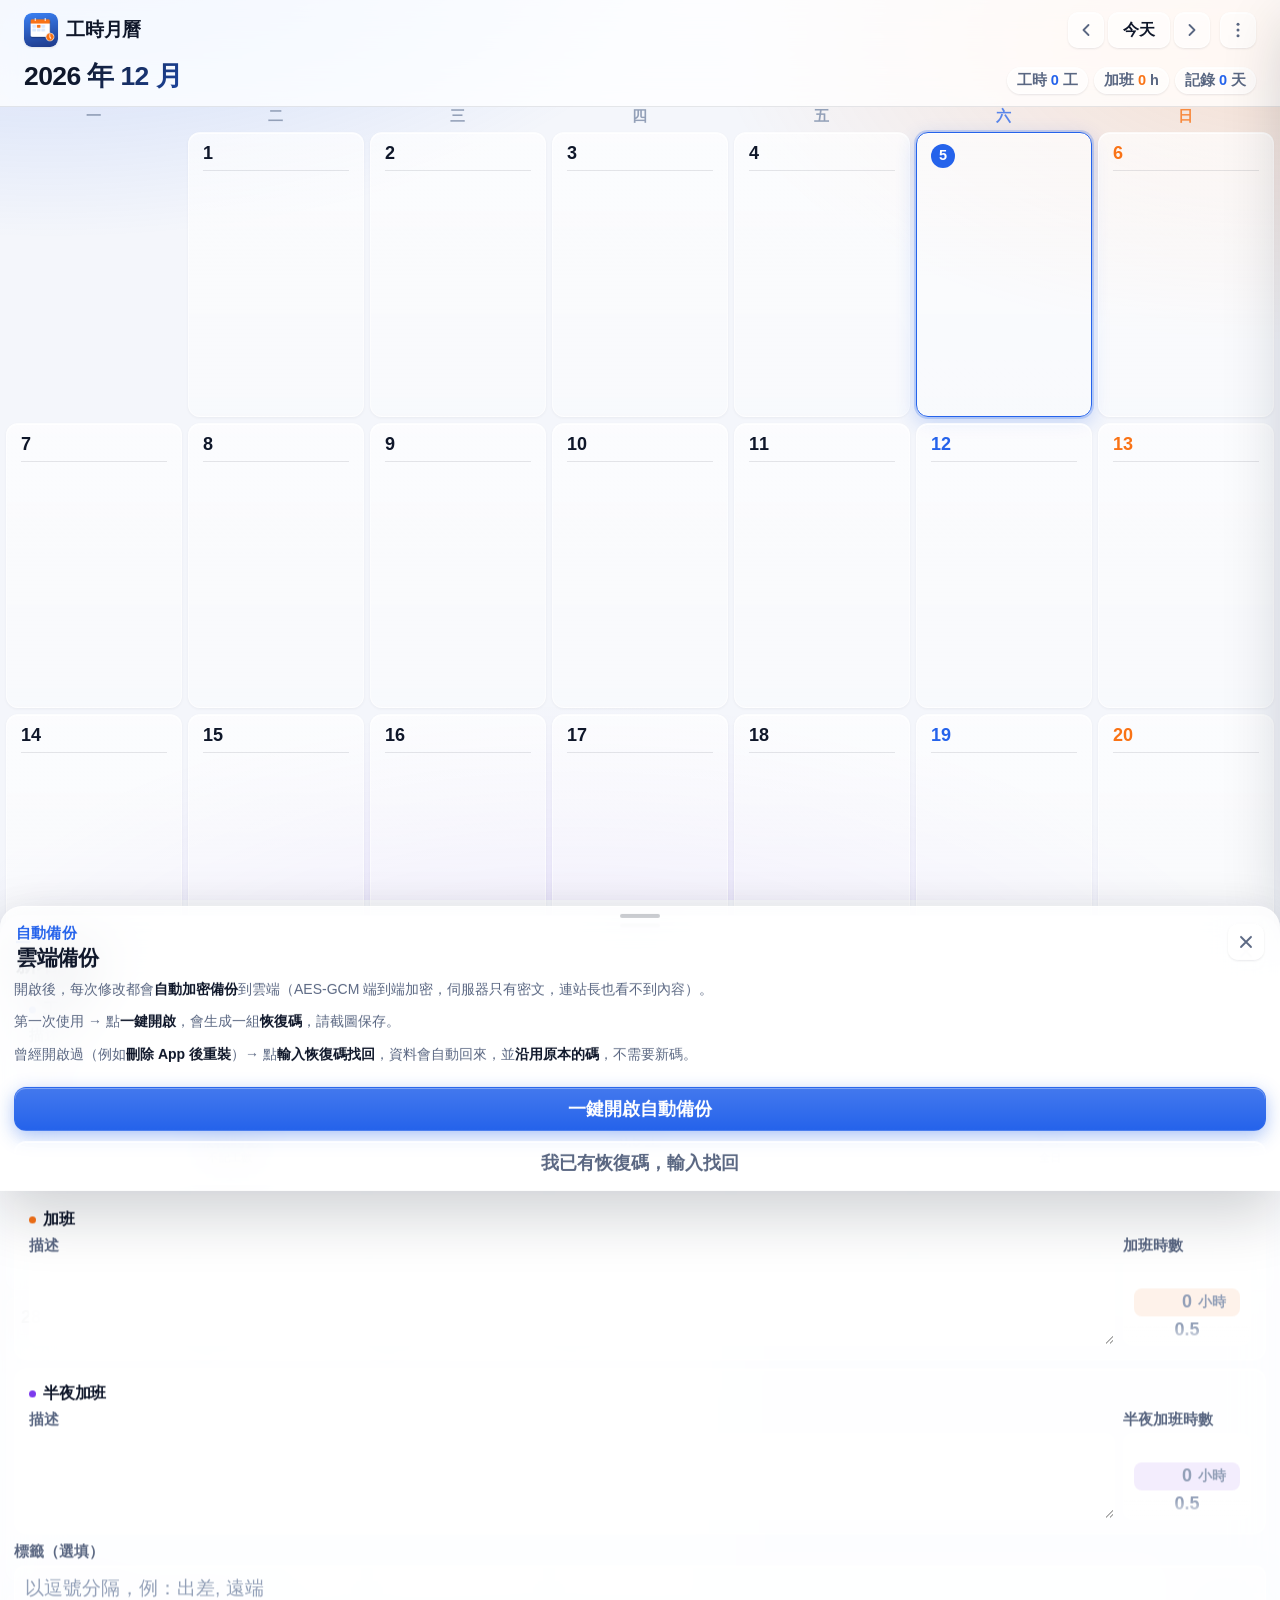
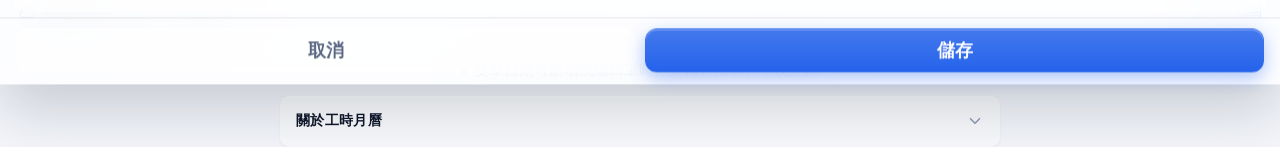
==== commit d54108dd: "v1.34.1：頁尾介紹預設折疊（月曆優先，需要時才展開）" ====
--- a/index.html
+++ b/index.html
@@ -18,6 +18,9 @@
      給訪客與爬蟲看的簡介（見 .site-about）。
      canonical 指向 GitHub Pages 正式位址，避免重複內容分散權重。 -->
 <meta name="description" content="工時月曆 — 免費的工時與加班記錄 App（PWA）。用月曆記錄每日工數、兼職時數、加班與半夜加班時數，自動計算每月收入；支援香港公眾假期、中英文介面、深色模式與離線使用，記錄只存在你的裝置。" data-i18n-content="metaDesc">
+<!-- Google Search Console 擁有權驗證（2026-10-07 由 Ken 喺 GSC 取得；
+     呢行唔可以改／刪，否則 GSC 會失去擁有權，sitemap 同索引數據都會停。 -->
+<meta name="google-site-verification" content="1mC7ToJyEAuC4Q0KhrSdvoL66ZvAJh--yJ0akR0feOU">
 <link rel="canonical" href="https://valtalab.github.io/worktime-calendar/">
 <link rel="alternate" hreflang="zh-Hant" href="https://valtalab.github.io/worktime-calendar/">
 <link rel="alternate" hreflang="en" href="https://valtalab.github.io/worktime-calendar/">
@@ -129,15 +132,19 @@
     <span id="hintText" data-i18n="hintMouse">雙擊日期可新增或編輯工時／兼職／加班／半夜記錄</span>
   </footer>
 
-  <!-- 頁尾簡介：搜尋引擎要讀到真實文字才排得前面，同時讓第一次打開的人
-       知道這個 App 做什麼。樣式刻意低調（細字、次要色、髮絲線分隔），
-       不搶月曆的視覺重心。 -->
-  <section class="site-about" aria-labelledby="aboutTitle">
-    <h2 class="about-title" id="aboutTitle" data-i18n="aboutTitle">關於工時月曆</h2>
-    <p class="about-text" data-i18n="aboutIntro">工時月曆是一個免費的網頁 App（PWA），用月曆記錄每日工數、兼職時數、加班與半夜加班時數，並依你設定的日薪與時薪自動計算每月收入。雙擊任何一天即可新增記錄，支援香港公眾假期顯示、中英文介面、深色模式與離線使用；所有記錄只保存在你的裝置，可隨時匯出 CSV 或 JSON 備份。</p>
-
-    <details class="about-more">
-      <summary data-i18n="aboutFaq">常見問題</summary>
+  <!-- 頁尾簡介：預設收合（月曆永遠是主角），要人主動打開。
+       內容仍然完整保留在 HTML 裡 —— 搜尋引擎讀得到 <details> 內的文字，
+       所以「收合」唔會影響 SEO 收錄。 -->
+  <details class="site-about">
+    <summary class="about-summary">
+      <h2 class="about-title" data-i18n="aboutTitle">關於工時月曆</h2>
+      <svg class="about-chevron" viewBox="0 0 24 24" width="18" height="18" fill="none" stroke="currentColor" stroke-width="2.2" stroke-linecap="round" stroke-linejoin="round" aria-hidden="true"><path d="M6 9l6 6 6-6"/></svg>
+    </summary>
+
+    <div class="about-body">
+      <p class="about-text" data-i18n="aboutIntro">工時月曆是一個免費的網頁 App（PWA），用月曆記錄每日工數、兼職時數、加班與半夜加班時數，並依你設定的日薪與時薪自動計算每月收入。雙擊任何一天即可新增記錄，支援香港公眾假期顯示、中英文介面、深色模式與離線使用；所有記錄只保存在你的裝置，可隨時匯出 CSV 或 JSON 備份。</p>
+
+      <p class="about-faq-title" data-i18n="aboutFaq">常見問題</p>
       <dl class="about-faq">
         <dt data-i18n="aboutQ1">需要安裝嗎？</dt>
         <dd data-i18n="aboutA1">不需要。用瀏覽器打開即可使用；想當成 App 用，可「加到主畫面」，之後即使離線也開得起來。</dd>
@@ -151,8 +158,8 @@
         <dt data-i18n="aboutQ4">有香港公眾假期嗎？</dt>
         <dd data-i18n="aboutA4">已內置 2025–2027 年香港公眾假期，假期日會以紅字顯示假期名稱，可在設定中關閉。</dd>
       </dl>
-    </details>
-  </section>
+    </div>
+  </details>
 </div>
 
 <!-- ============ 編輯面板 ============ -->
--- a/styles.css
+++ b/styles.css
@@ -2144,17 +2144,17 @@
   .lock-pad { gap: 8px; }
 }
 
-/* ===================== 頁尾簡介（SEO 內容） =====================
+/* ===================== 頁尾簡介（SEO 內容，預設收合） =====================
    搜尋引擎需要頁面有可讀的真實文字；這段同時讓第一次打開的人
    一眼知道這個 App 做什麼。
-   視覺處理：沿用月曆格子的液態玻璃卡片（同一組漸層與內高光），
-   比上方月曆窄一點、居中，讀起來是「頁尾資訊卡」而不是散落文字；
-   字級與顏色比主介面低一級，月曆永遠是第一眼看到的東西。 */
+   預設**收合**：月曆永遠是第一眼看到的東西，介紹要人主動打開。
+   收合不會傷 SEO —— 文字完整留在 HTML 內，Google 讀得到 <details> 內容。
+   視覺沿用月曆格子的液態玻璃卡片（同一組漸層與內高光）。 */
 .site-about {
   width: calc(100% - 20px);
   max-width: 720px;
   margin: 4px auto calc(18px + var(--safe-b));
-  padding: 16px 16px 18px;
+  padding: 12px 16px 14px;
   border-radius: var(--radius-sm);
   background: linear-gradient(180deg, var(--glass-cell-hi), var(--glass-cell-lo));
   box-shadow: inset 0 1px 0 var(--glass-highlight), 0 1px 3px rgba(31, 41, 55, .05);
@@ -2163,25 +2163,44 @@
   line-height: 1.8;
   text-align: left;
 }
+/* summary 只留一行：標題在左、箭嘴在右 */
+.site-about > summary {
+  display: flex;
+  align-items: center;
+  justify-content: space-between;
+  gap: 10px;
+  cursor: pointer;
+  list-style: none;                       /* Firefox */
+}
+.site-about > summary::-webkit-details-marker { display: none; }  /* Safari */
 .site-about .about-title {
-  margin: 0 0 6px;
-  font-size: 14.5px;
+  margin: 0;
+  font-size: 14px;
   font-weight: 700;
   letter-spacing: .3px;
   color: var(--text);
 }
+.about-chevron {
+  flex: 0 0 auto;
+  color: var(--text-3);
+  transition: transform .2s ease;
+}
+.site-about[open] .about-chevron { transform: rotate(180deg); }
+.about-body { margin-top: 10px; }
 .site-about .about-text { margin: 0; }
-.site-about .about-more { margin-top: 10px; }
-.site-about summary {
-  padding: 4px 0;
+.about-faq-title {
+  margin: 12px 0 0;
   font-weight: 600;
   color: var(--text);
-  cursor: pointer;
-}
-.about-faq { margin: 6px 0 0; }
+}
+.about-faq { margin: 4px 0 0; }
 .about-faq dt {
   margin-top: 10px;
   font-weight: 600;
   color: var(--text);
 }
 .about-faq dd { margin: 2px 0 0; }
+
+@media (prefers-reduced-motion: reduce) {
+  .about-chevron { transition: none; }
+}
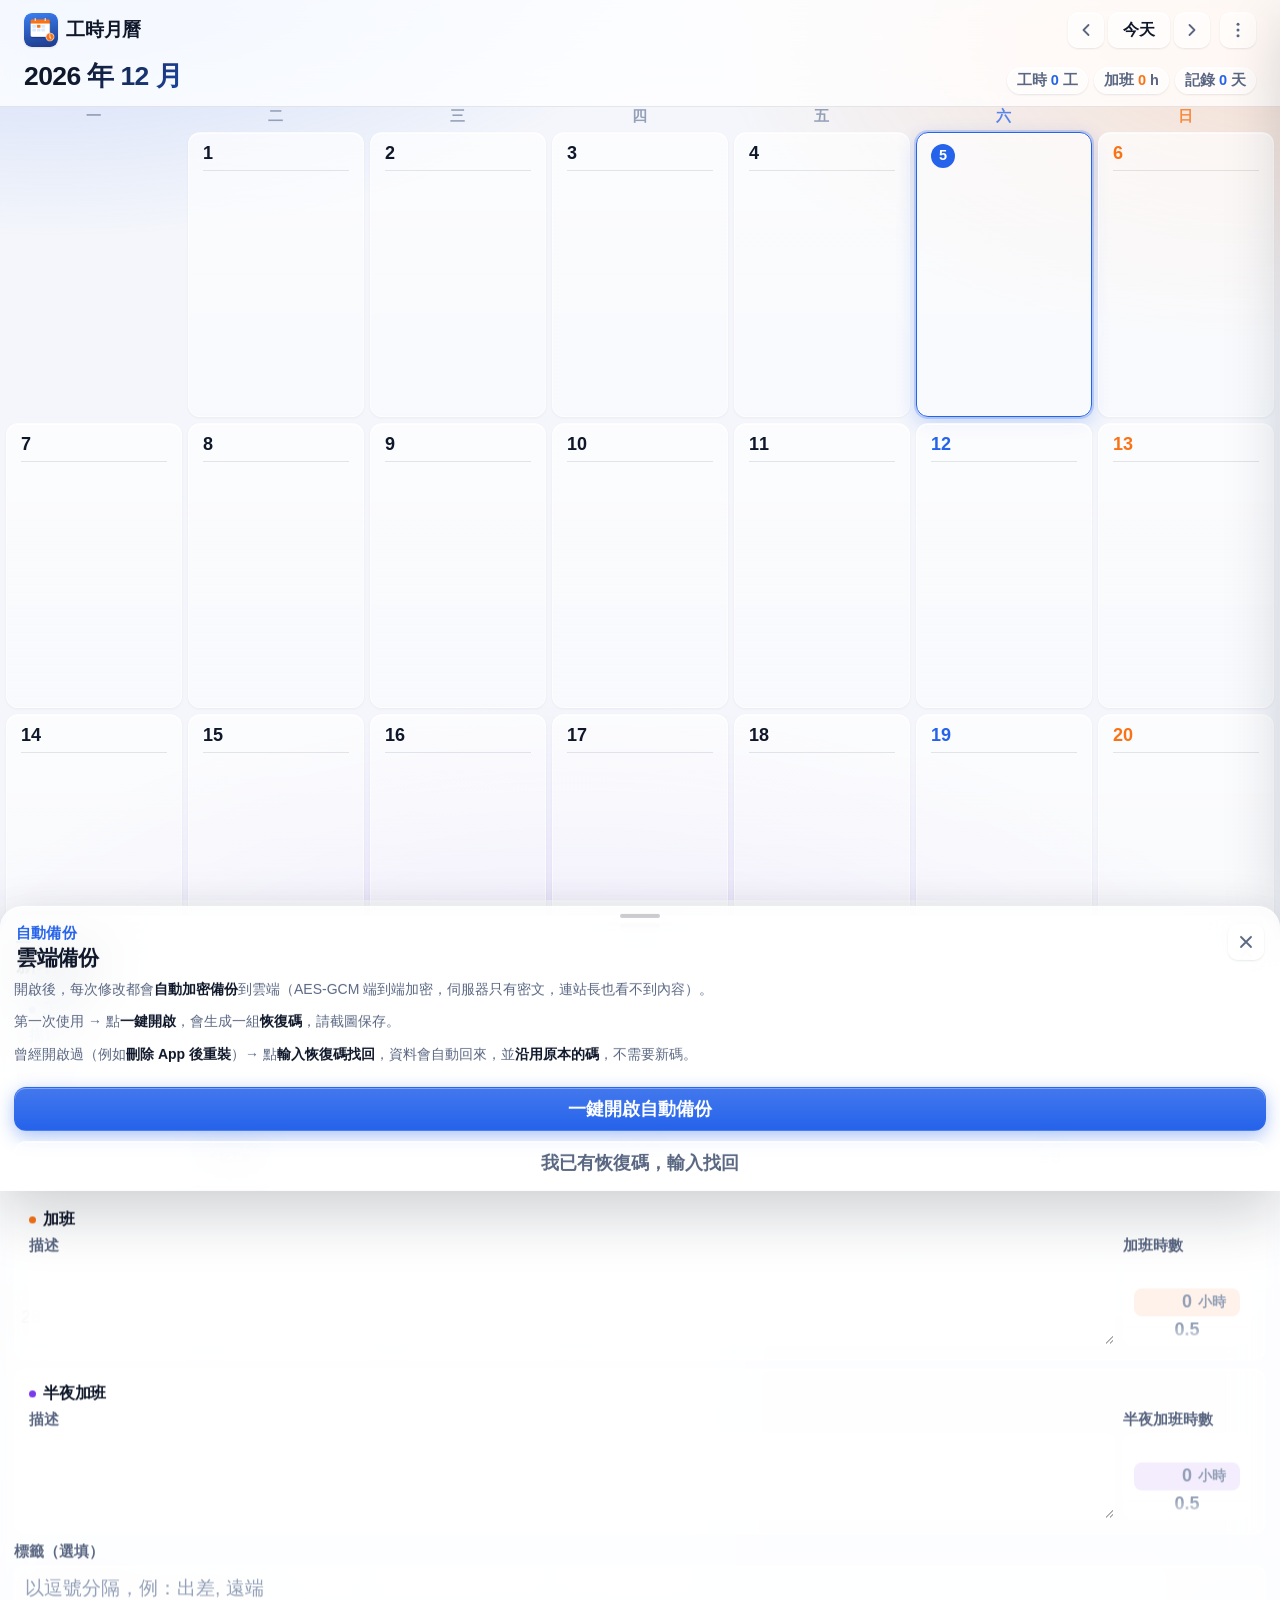
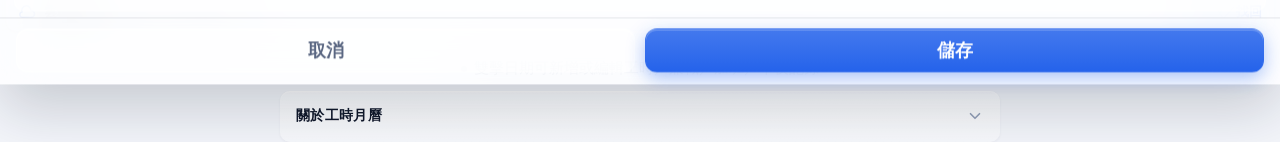
==== commit a4effedd: "feat(lock): add Face ID / WebAuthn biometric unlock with PIN fallback Wire platform WebAuthn (authen" ====
--- a/index.html
+++ b/index.html
@@ -380,7 +380,14 @@
       <span id="lockState" class="lock-state" data-i18n="lockOff">未啟用</span>
       <button id="lockBtn" class="drawer-btn" type="button" data-i18n="lockSet">設定密碼</button>
     </div>
-    <p class="drawer-help" data-i18n="lockHelp">啟用後，每次開啟 App 或切回前台都需要輸入 4 位數字密碼。密碼以雜湊儲存，不會離開此裝置。</p>
+    <p class="drawer-help" data-i18n="lockHelp">啟用後，每次開啟 App 或切回前台都需要解鎖。可選 Face ID／Touch ID／Windows Hello（WebAuthn），或以 4 位數字密碼作為後備。密碼與生物辨識憑證只存本機，不會離開此裝置。</p>
+    <div id="lockBioSection" class="lock-bio-section" hidden>
+      <div class="lock-row">
+        <span id="lockBioState" class="lock-state" data-i18n="lockBioOff">生物辨識：未啟用</span>
+        <button id="lockBioBtn" class="drawer-btn" type="button" data-i18n="lockBioEnable">啟用 Face ID / 生物辨識</button>
+      </div>
+      <p class="drawer-help" data-i18n="lockBioHelp">使用裝置內建 Face ID、Touch ID 或 Windows Hello 解鎖；僅儲存 WebAuthn 憑識別碼，不儲存指紋或臉部資料。</p>
+    </div>
   </div>
 
   <div class="drawer-section">
@@ -511,8 +518,10 @@
       <circle cx="12" cy="15" r="1.4" fill="currentColor" stroke="none"/>
     </svg>
     <h2 id="lockTitle" data-i18n="lockTitleUnlock">輸入密碼</h2>
+    <button id="lockBioUnlock" class="lock-bio-btn" type="button" hidden data-i18n="lockBioUnlock">Face ID / 生物辨識解鎖</button>
     <div class="lock-dots" id="lockDots" aria-hidden="true"><i></i><i></i><i></i><i></i></div>
     <p id="lockMsg" class="lock-msg" role="alert"></p>
+    <button id="lockBioUsePin" class="lock-bio-link" type="button" hidden data-i18n="lockBioUsePin">改用數字密碼</button>
     <div class="lock-pad" id="lockPad">
       <button class="lock-key" type="button" data-k="1">1</button>
       <button class="lock-key" type="button" data-k="2">2</button>
--- a/styles.css
+++ b/styles.css
@@ -896,11 +896,12 @@
   margin-left: 1px;
   opacity: .8;
 }
-/* 「OT」前綴：不加粗（數字保持 800 粗體），與數字形成主次對比 */
+/* 「OT」後綴：緊跟數字之後，間距用 em 隨字級縮放
+   （≥1000px 時 .uv 是 inline-flex，空白字元會被吃掉，所以靠 margin 而唔靠空格） */
 .day-units .ot-pre {
   font-weight: 500;
   letter-spacing: .3px;
-  margin-right: 1px;
+  margin-left: .25em;
 }
 /* 加班 / 半夜組的色塊底色與數字顏色（色塊在 .day-group 上） */
 .day-group.part-group {
@@ -931,7 +932,10 @@
   align-items: center;
   justify-content: center;
   gap: 7px;
-  padding: 10px 16px calc(12px + var(--safe-b));
+  /* 底部安全區（iPhone home indicator）由最下方的 .site-about 統一負責。
+     之前這裡與 .site-about 各加一次 var(--safe-b)，等於白食一個
+     home indicator 的高度（約 34px）——那些高度本來可以給月曆格仔。 */
+  padding: 8px 16px 9px;
   font-size: 14.5px;
   color: var(--text-3);
   text-align: center;
@@ -1627,6 +1631,23 @@
     border-bottom: 1px solid var(--grid-line);
     padding-top: 6px;
   }
+
+  /* ---- 壓縮月曆下方的「非月曆」區塊（手機版） ----
+     手機版 .calendar-grid 用 align-content: stretch，容器剩餘高度會平均
+     分給每一列 —— 所以這裡省下的每一 px，都會直接變成格仔高度。
+     取捨原則不變：描述要看得到 > 色塊數字要完整 > 不用滾動。 */
+  .weekday-row { padding-bottom: 4px; }
+  .hint-bar {
+    /* 12.5px 令提示剛好收成一行（原本 14.5px 會折成兩行 ≈ 多佔 22px） */
+    font-size: 12.5px;
+    padding: 5px 12px 6px;
+    gap: 6px;
+  }
+  .cf-banner { margin-top: 2px; padding: 8px 10px; }
+  /* 注意：`.site-about` 的手機覆寫**不能放在這裡** —— 全域 `.site-about`
+     規則在檔案末段（同特異度、後者勝），放在這裡會被蓋過。
+     該處的覆寫見檔案最尾「關於卡（手機版）」一段。 */
+  .calendar-wrap { padding-bottom: 6px; }
 
   .day {
     min-height: 72px;
@@ -2137,6 +2158,31 @@
   gap: 10px;
 }
 .lock-state { font-size: 13.5px; color: var(--text-2); }
+.lock-bio-section { margin-top: 10px; }
+.lock-bio-btn {
+  width: 100%;
+  margin: 2px 0 4px;
+  padding: 11px 14px;
+  border-radius: 14px;
+  border: 1px solid color-mix(in srgb, var(--work) 45%, transparent);
+  background: color-mix(in srgb, var(--work) 12%, var(--glass-cell));
+  color: var(--work);
+  font-size: 15px;
+  font-weight: 600;
+  cursor: pointer;
+}
+.lock-bio-btn:active { transform: scale(.98); opacity: .92; }
+.lock-bio-link {
+  margin: -2px 0 4px;
+  padding: 4px 8px;
+  border: none;
+  background: none;
+  color: var(--text-3);
+  font-size: 13px;
+  text-decoration: underline;
+  cursor: pointer;
+}
+.lock-bio-link:active { opacity: .75; }
 
 @media (max-height: 700px) {
   .lock-card { padding: 18px 18px 14px; gap: 8px; }
@@ -2204,3 +2250,14 @@
 @media (prefers-reduced-motion: reduce) {
   .about-chevron { transition: none; }
 }
+
+/* ===================== 關於卡（手機版：貼底） =====================
+   刻意放在**檔案最尾**：全域 `.site-about` 的 margin/padding 在同特異度下
+   會蓋過較早宣告的媒體查詢覆寫（見手機段落末尾的註解）。
+   貼底＝卡片底部只保留 iPhone 安全區（home indicator），其餘邊距全部還給月曆。 */
+@media (max-width: 480px) {
+  .site-about {
+    margin: 2px auto var(--safe-b);
+    padding: 9px 14px 8px;
+  }
+}
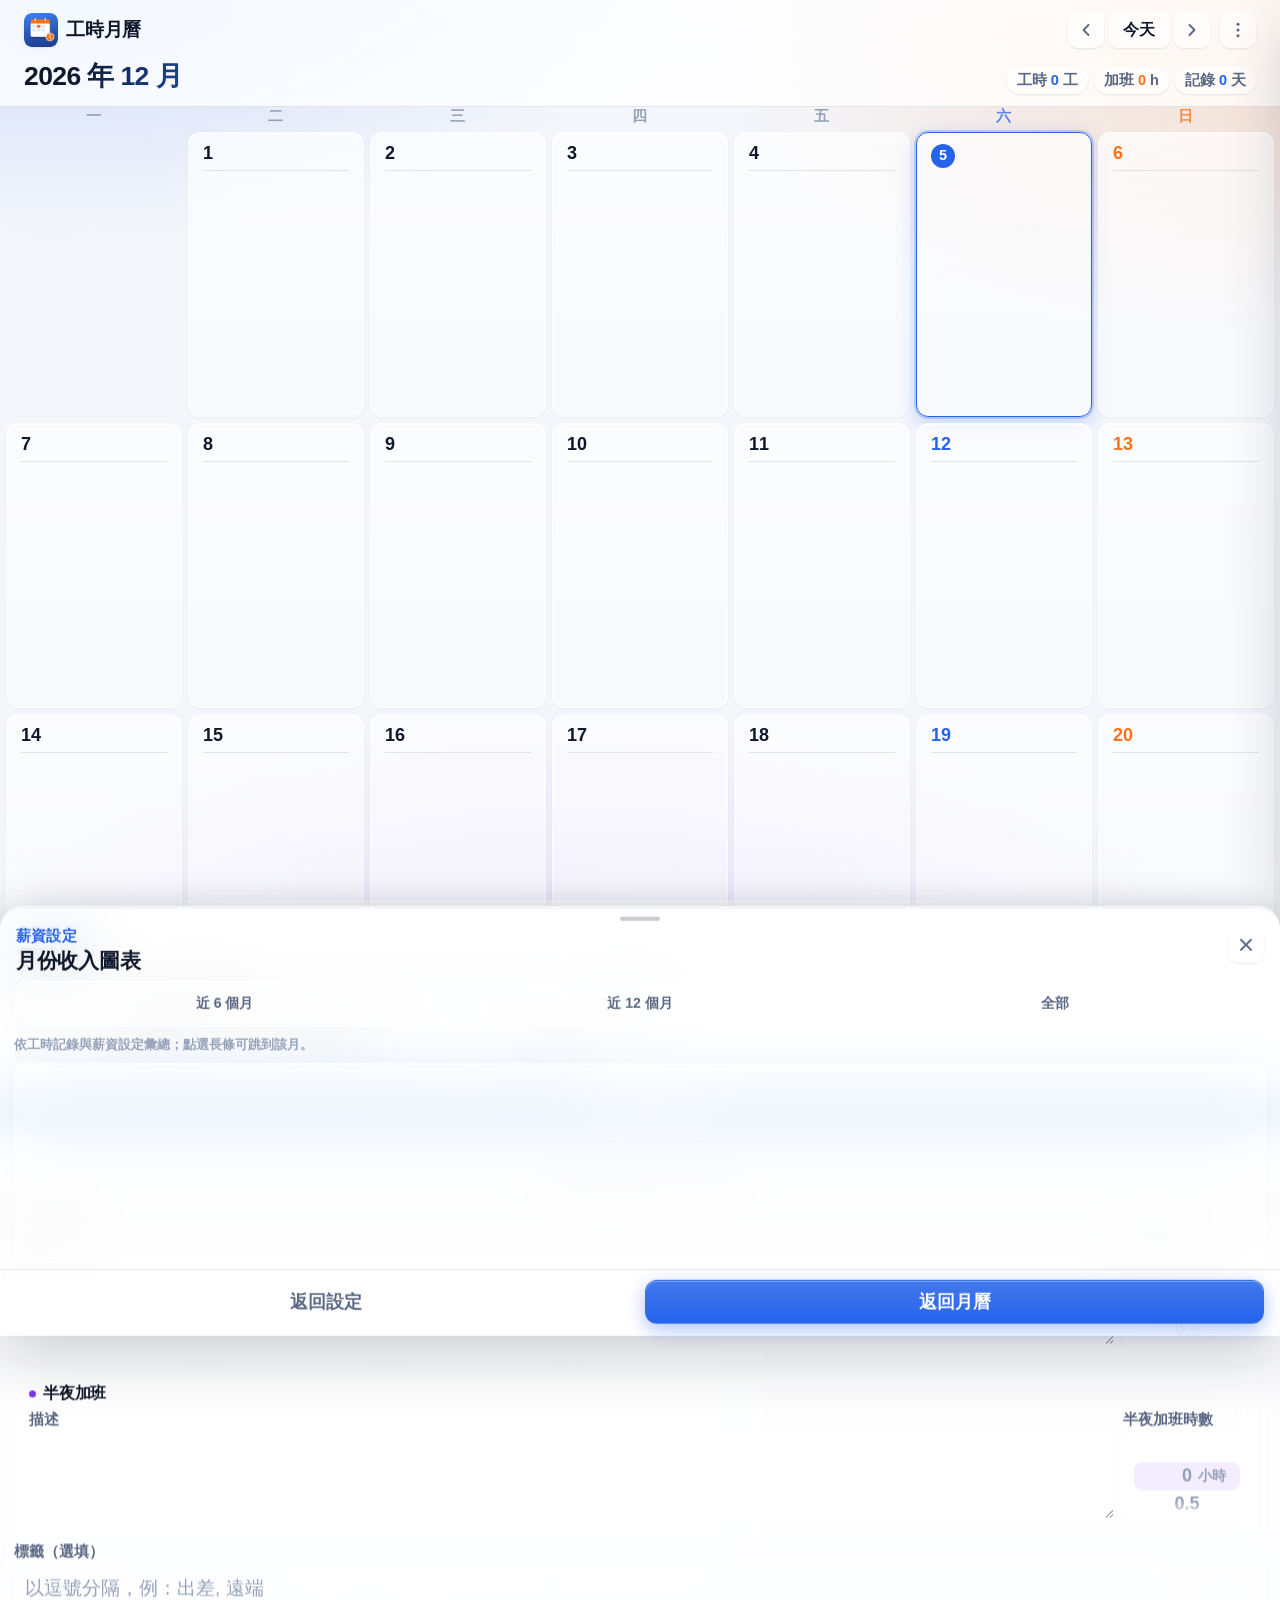
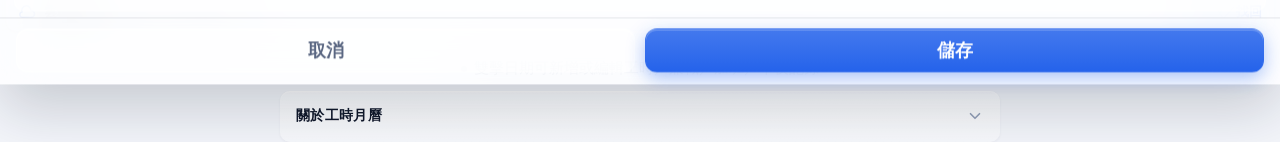
==== commit 8265b8b7: "feat: 設定頁新增月份收入圖表（v1.34.9） 在薪資設定區加入「查看月份收入圖表」入口，以長條圖比較近 6／12 個月或全部月份收入，計算沿用 incomeOfMonth 與既有費率設定。  " ====
--- a/index.html
+++ b/index.html
@@ -352,6 +352,8 @@
       </div>
     </div>
     <p class="drawer-help" data-i18n="payHelp">設定後，月曆下方會顯示本月收入總計（工數 × 日薪 ＋ 兼職時數 × 時薪 ＋ 加班時數 × 加班時薪 ＋ 半夜加班時數 × 半夜加班時薪）。留空或 0 則不顯示。</p>
+    <button id="openIncomeChartBtn" class="drawer-btn drawer-btn-accent" type="button" data-i18n="incomeChartOpen">查看月份收入圖表</button>
+    <p class="drawer-help" data-i18n="incomeChartOpenHelp">以長條圖比較各月收入，沿用上方薪資設定與工時記錄計算。</p>
   </div>
 
   <div class="drawer-section">
@@ -508,6 +510,34 @@
       <button id="cfSheetDone" class="btn btn-primary" type="button" data-i18n="cfDone">已截圖保存，完成</button>
     </div>
   </div>
+</section>
+
+<!-- ============ 月份收入圖表 ============ -->
+<div id="incomeChartBackdrop" class="sheet-backdrop" hidden></div>
+<section id="incomeChartSheet" class="sheet income-chart-sheet" role="dialog" aria-modal="true" aria-labelledby="incomeChartTitle" hidden>
+  <div class="sheet-handle" aria-hidden="true"></div>
+  <header class="sheet-head">
+    <div>
+      <p class="sheet-date" data-i18n="secPay">薪資設定</p>
+      <h3 id="incomeChartTitle" class="sheet-title" data-i18n="incomeChartTitle">月份收入圖表</h3>
+    </div>
+    <button id="incomeChartClose" class="icon-btn" type="button" data-i18n-aria="close" aria-label="關閉">
+      <svg viewBox="0 0 24 24" width="20" height="20" fill="none" stroke="currentColor" stroke-width="2.2" stroke-linecap="round"><path d="M18 6L6 18M6 6l12 12"/></svg>
+    </button>
+  </header>
+  <div class="sheet-body income-chart-body">
+    <div id="incomeChartRangeSeg" class="seg-row" role="radiogroup" data-i18n-aria="incomeChartRangeGroup" aria-label="圖表月份範圍">
+      <button class="seg-btn" data-chart-span="6" type="button" role="radio" data-i18n="incomeChartRange6">近 6 個月</button>
+      <button class="seg-btn" data-chart-span="12" type="button" role="radio" data-i18n="incomeChartRange12">近 12 個月</button>
+      <button class="seg-btn" data-chart-span="0" type="button" role="radio" data-i18n="incomeChartRangeAll">全部</button>
+    </div>
+    <p class="field-help income-chart-range-help" data-i18n="incomeChartRangeHelp">依工時記錄與薪資設定彙總；點選長條可跳到該月。</p>
+    <div id="incomeChartPanel" class="income-chart-panel"><!-- 圖表由 JS 產生 --></div>
+  </div>
+  <footer class="sheet-foot income-chart-foot">
+    <button id="incomeChartBackSettings" class="btn btn-ghost" type="button" data-i18n="incomeChartBackSettings">返回設定</button>
+    <button id="incomeChartBackCalendar" class="btn btn-primary" type="button" data-i18n="incomeChartBackCalendar">返回月曆</button>
+  </footer>
 </section>
 
 <div id="lockScreen" class="lock-screen" hidden role="dialog" aria-modal="true" data-i18n-aria="lockAria" aria-label="螢幕鎖定">
--- a/styles.css
+++ b/styles.css
@@ -420,6 +420,134 @@
 .income-part.part { color: color-mix(in srgb, var(--part) 80%, var(--text-2)); }
 .income-part.ot { color: color-mix(in srgb, var(--ot) 80%, var(--text-2)); }
 .income-part.night { color: color-mix(in srgb, var(--night) 80%, var(--text-2)); }
+
+/* ===================== 月份收入圖表 ===================== */
+.income-chart-sheet .sheet-body { grid-template-columns: 1fr; }
+.income-chart-body { gap: 10px !important; }
+.income-chart-range-help { margin: 0; }
+.income-chart-panel {
+  min-height: 200px;
+  padding: 10px 4px 4px;
+  border-radius: var(--radius-sm);
+  border: 1px solid var(--glass-border-soft);
+  background: linear-gradient(180deg, var(--glass-cell-hi), var(--glass-cell-lo));
+  box-shadow: inset 0 1px 0 var(--glass-highlight);
+}
+.income-chart-empty {
+  margin: 0;
+  padding: 28px 16px;
+  text-align: center;
+  font-size: 15px;
+  line-height: 1.55;
+  color: var(--text-2);
+}
+.income-chart-summary {
+  display: flex;
+  flex-wrap: wrap;
+  align-items: baseline;
+  justify-content: space-between;
+  gap: 8px 12px;
+  margin: 0 0 12px;
+  padding: 0 4px;
+  font-size: 14px;
+  color: var(--text-2);
+}
+.income-chart-summary strong {
+  font-size: 18px;
+  font-weight: 800;
+  color: var(--work);
+  letter-spacing: -.3px;
+}
+.income-chart-toggle {
+  margin: 0;
+  padding: 4px 10px;
+  border: 1px solid var(--glass-border-soft);
+  border-radius: 999px;
+  background: var(--glass-input);
+  color: var(--text-2);
+  font-size: 13px;
+  font-weight: 650;
+  cursor: pointer;
+}
+.income-chart-toggle:active { transform: scale(.98); }
+.income-chart-plot {
+  display: flex;
+  align-items: flex-end;
+  gap: 6px;
+  min-height: 168px;
+  overflow-x: auto;
+  padding: 4px 2px 8px;
+  -webkit-overflow-scrolling: touch;
+}
+.income-chart-col {
+  flex: 1 1 0;
+  min-width: 46px;
+  max-width: 76px;
+  display: flex;
+  flex-direction: column;
+  align-items: center;
+  gap: 5px;
+  margin: 0;
+  padding: 0;
+  border: 0;
+  background: none;
+  color: inherit;
+  font: inherit;
+  cursor: pointer;
+  -webkit-tap-highlight-color: transparent;
+}
+.income-chart-col:focus-visible {
+  outline: 2px solid var(--work);
+  outline-offset: 2px;
+  border-radius: 8px;
+}
+.income-chart-val {
+  font-size: 11px;
+  font-weight: 700;
+  color: var(--text-2);
+  font-variant-numeric: tabular-nums;
+  text-align: center;
+  line-height: 1.2;
+  max-width: 100%;
+  overflow: hidden;
+  text-overflow: ellipsis;
+  white-space: nowrap;
+}
+.income-chart-val.is-masked { letter-spacing: 1px; color: var(--text-3); }
+.income-chart-bar-track {
+  width: 100%;
+  height: 132px;
+  display: flex;
+  align-items: flex-end;
+  justify-content: center;
+}
+.income-chart-bar {
+  width: 72%;
+  min-height: 3px;
+  height: var(--bar-h, 0%);
+  border-radius: 7px 7px 4px 4px;
+  background: linear-gradient(180deg,
+    color-mix(in srgb, var(--work) 92%, #fff),
+    color-mix(in srgb, var(--work) 78%, var(--surface)));
+  box-shadow: 0 2px 8px color-mix(in srgb, var(--work) 22%, transparent);
+  transition: height .25s cubic-bezier(.22, 1, .36, 1);
+}
+.income-chart-col.is-current .income-chart-bar {
+  outline: 2px solid color-mix(in srgb, var(--work) 45%, transparent);
+  outline-offset: 1px;
+}
+.income-chart-lbl {
+  font-size: 12px;
+  font-weight: 700;
+  color: var(--text-3);
+  font-variant-numeric: tabular-nums;
+}
+.income-chart-foot {
+  display: flex;
+  gap: 8px;
+  justify-content: stretch;
+}
+.income-chart-foot .btn { flex: 1 1 0; }
 
 /* 金額按鈕：預設遮蔽，點一下才顯示 */
 .income-total {
@@ -762,7 +890,7 @@
 }
 
 /* ---- 描述記憶建議 ----
-   面板一開啟就常態顯示最近儲存過的描述（最新在前、最多 3 條），
+   面板一開啟就常態顯示最近儲存過的描述（最新在前、最多 5 條），
    不必先點輸入框；點一下 chip 即填入，目前內容命中的那一條會高亮。
    玻璃 chips 與面板其他按鈕同一套語彙。 */
 .desc-suggest {
@@ -830,7 +958,7 @@
   /* 色塊本體：整組（描述＋數字）共用一個底色與圓角 */
   padding: 3px 6px;
   border-radius: 5px;
-  background: color-mix(in srgb, var(--work) 11%, transparent);
+  background: color-mix(in srgb, var(--work) 7%, transparent);
 }
 
 /* ---- 每日收入（格子底部小字）----
@@ -905,13 +1033,13 @@
 }
 /* 加班 / 半夜組的色塊底色與數字顏色（色塊在 .day-group 上） */
 .day-group.part-group {
-  background: color-mix(in srgb, var(--part) 13%, transparent);
+  background: color-mix(in srgb, var(--part) 8%, transparent);
 }
 .day-group.ot-group {
-  background: color-mix(in srgb, var(--ot) 13%, transparent);
+  background: color-mix(in srgb, var(--ot) 8%, transparent);
 }
 .day-group.night-group {
-  background: color-mix(in srgb, var(--night) 13%, transparent);
+  background: color-mix(in srgb, var(--night) 8%, transparent);
 }
 .day-units.part-units {
   color: var(--part);
@@ -1281,6 +1409,17 @@
 .drawer-btn:active { transform: scale(.98); }
 .drawer-btn:hover { background: color-mix(in srgb, var(--work) 8%, var(--glass-bg-strong)); }
 .drawer-btn-danger { color: var(--danger); border-color: color-mix(in srgb, var(--danger) 30%, var(--border)); }
+.drawer-btn-accent {
+  margin-top: 10px;
+  color: var(--work);
+  border-color: color-mix(in srgb, var(--work) 28%, var(--border));
+  background: color-mix(in srgb, var(--work) 6%, var(--glass-input));
+  font-weight: 700;
+  text-align: center;
+}
+.drawer-btn-accent:hover {
+  background: color-mix(in srgb, var(--work) 12%, var(--glass-bg-strong));
+}
 
 .drawer-help { margin: 0; font-size: 14px; line-height: 1.55; color: var(--text-3); }
 .cf-status { margin: 0 0 10px; font-size: 13px; line-height: 1.5; color: var(--text-2); }
@@ -1720,19 +1859,19 @@
     gap: 0;
     padding: 3px 3px;
     border-radius: 3px;
-    /* 手機版欄寬僅約 46px，色塊必須夠明顯才有辨識度。
-       深淺以 var(--surface)（白）為底混色，色偏要一眼看出是哪一組；
-       格子本身已不再上底色，色塊是格子裡唯一的顏色來源。 */
-    background: color-mix(in srgb, var(--work) 34%, var(--surface));
+    /* 手機版欄寬僅約 46px：色塊仍要可辨，但底色不能搶走描述／工數字色。
+       以 var(--surface) 混色（深淺模式自動跟隨），比例低於舊版 34–40%，
+       讓日期數字與組內文字成為視覺焦點。 */
+    background: color-mix(in srgb, var(--work) 18%, var(--surface));
   }
   .day-group.part-group {
-    background: color-mix(in srgb, var(--part) 40%, var(--surface));
+    background: color-mix(in srgb, var(--part) 20%, var(--surface));
   }
   .day-group.ot-group {
-    background: color-mix(in srgb, var(--ot) 40%, var(--surface));
+    background: color-mix(in srgb, var(--ot) 20%, var(--surface));
   }
   .day-group.night-group {
-    background: color-mix(in srgb, var(--night) 40%, var(--surface));
+    background: color-mix(in srgb, var(--night) 20%, var(--surface));
   }
   /* 描述：色塊內的一行，用完整寬度 */
   .day-desc {
